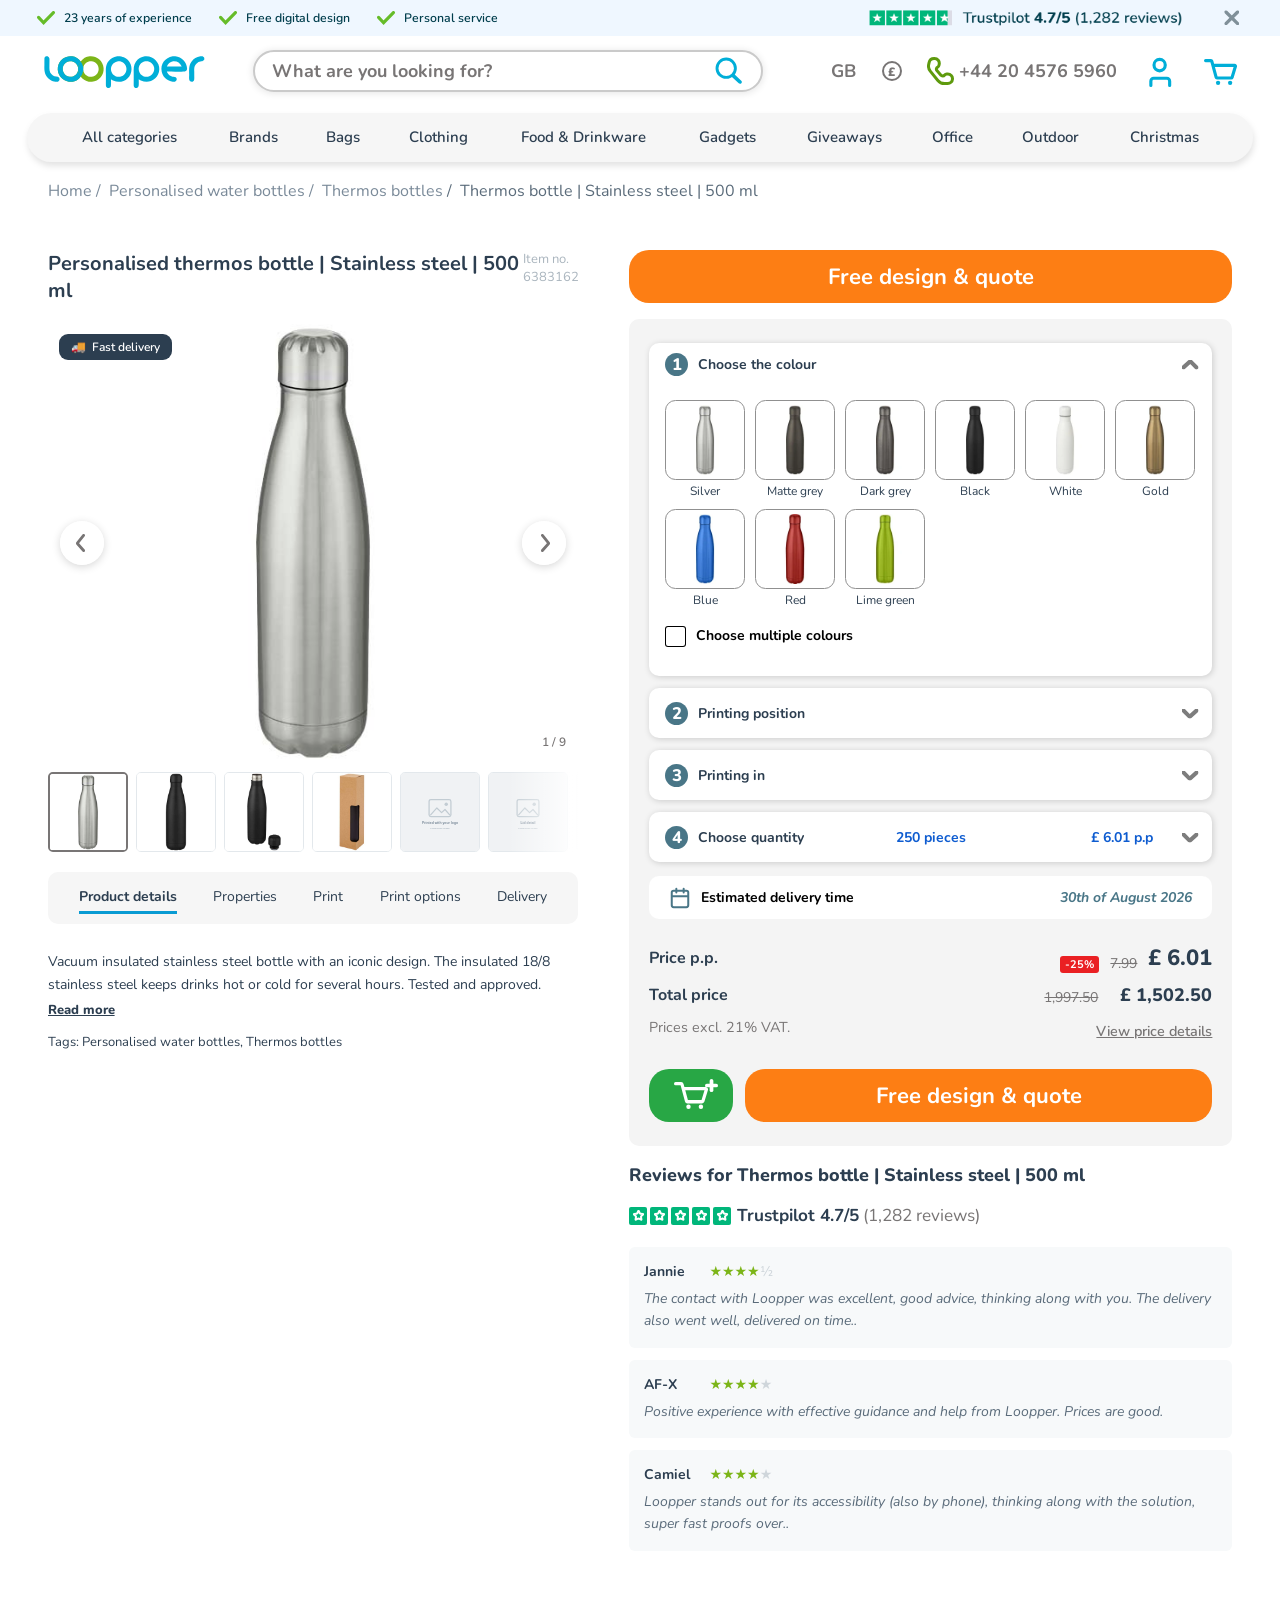
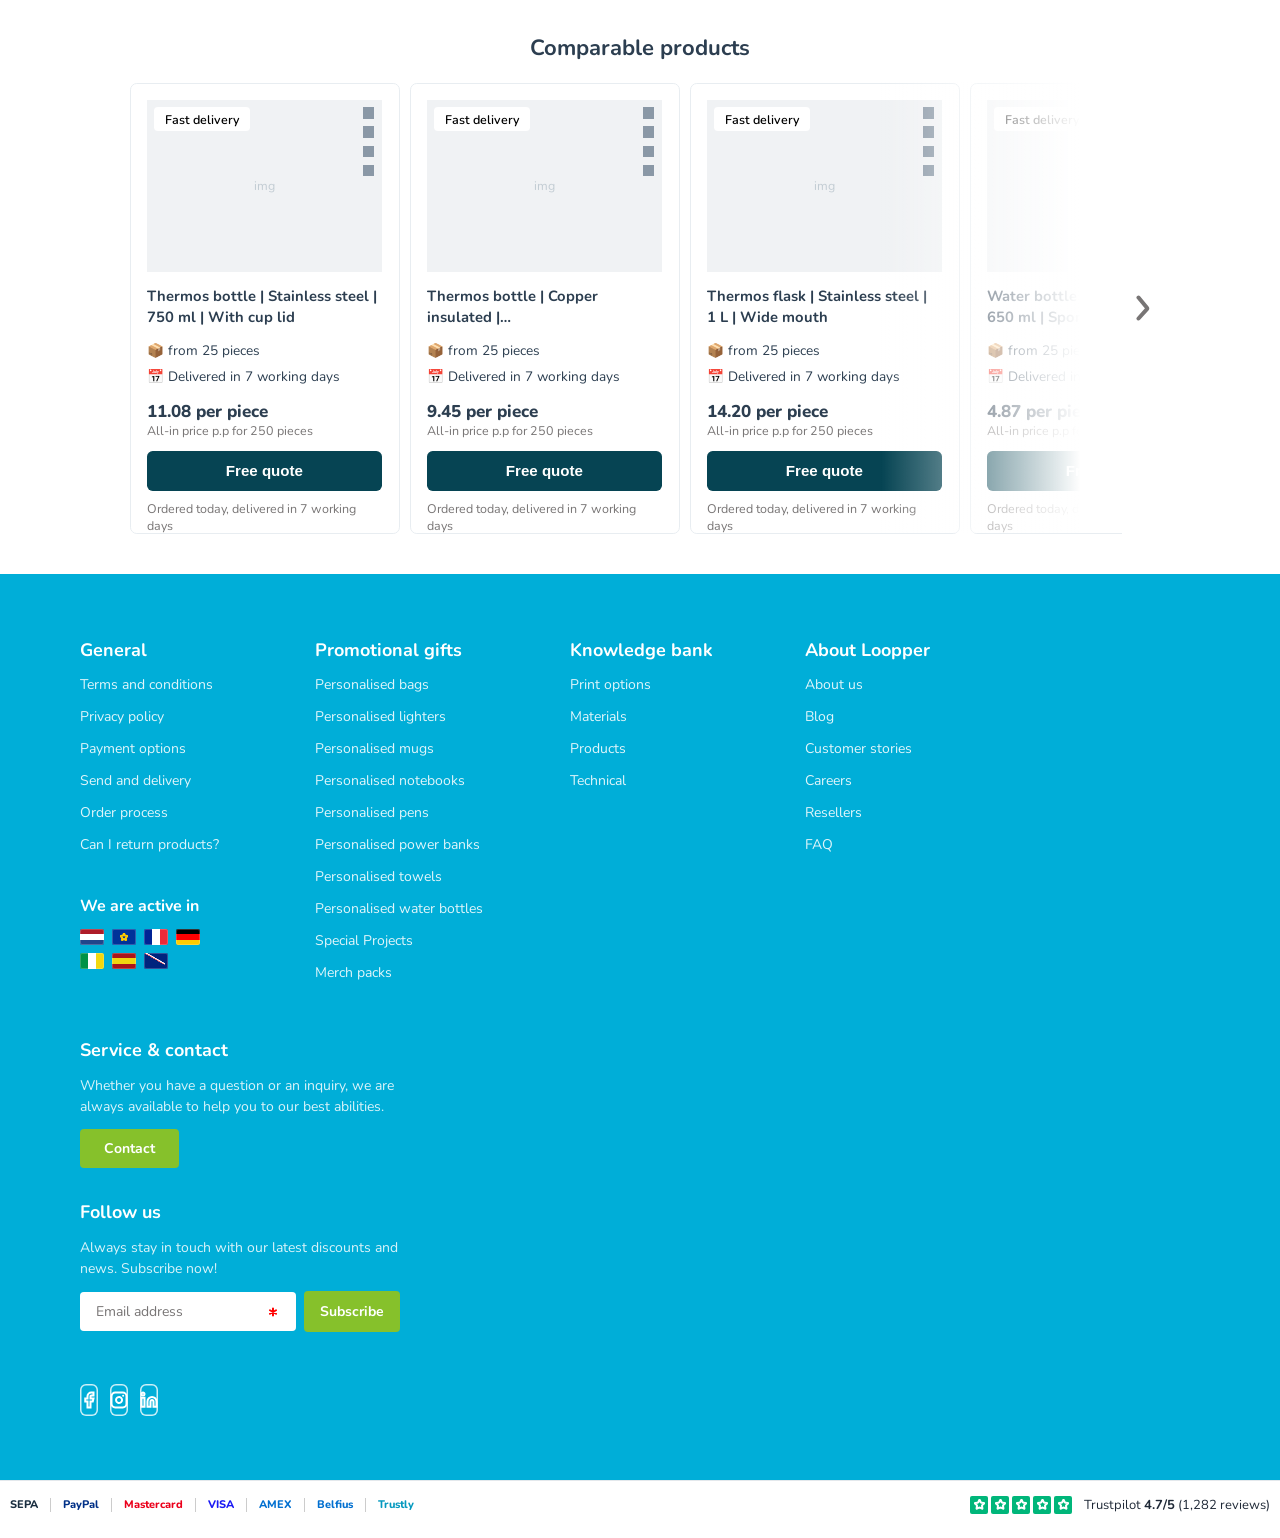
==== pdp-experiment-cta/index.html @ 086ba8bd "Publish the pdp-experiment-cta branch at /pdp-experiment-cta/ GitHub Pages only serves main, so the " ====
<!doctype html>
<html lang="en-GB">
  <head>
    <meta charset="utf-8" />
    <!-- viewport-fit=cover: the page runs to the screen edges on iPhones,
         so the buy bar's white can sit behind Safari's bottom toolbar and the
         home indicator (env(safe-area-inset-*) in styles.css) -->
    <meta
      name="viewport"
      content="width=device-width, initial-scale=1, viewport-fit=cover"
    />
    <meta name="theme-color" content="#ffffff" />
    <meta name="format-detection" content="telephone=no" />
    <title>
      Thermos Bottle 500 ml, Stainless Steel, Personalised | from 25 pcs.
    </title>
    <meta
      name="description"
      content="Print your logo on a 500 ml vacuum insulated stainless steel thermos bottle. From 25 pieces, from £4.65 p.p. (5,000+ pcs), free digital design and fast delivery."
    />
    <link
      rel="canonical"
      href="https://www.loopper.co.uk/personalized-water-bottles/thermos-bottles/thermos-bottle-stainless-steel-500-ml-6383162"
    />
    <!-- hreflang: one line per market, each pointing to THIS product on that
         site. The non-UK slugs are illustrative; the feed fills the real ones. -->
    <link
      rel="alternate"
      hreflang="en-GB"
      href="https://www.loopper.co.uk/personalized-water-bottles/thermos-bottles/thermos-bottle-stainless-steel-500-ml-6383162"
    />
    <link
      rel="alternate"
      hreflang="en"
      href="https://www.loopper.com/personalized-water-bottles/thermos-bottles/thermos-bottle-stainless-steel-500-ml-6383162"
    />
    <link
      rel="alternate"
      hreflang="nl"
      href="https://www.loopper.nl/bedrukte-drinkflessen/thermosflessen/thermosfles-rvs-500-ml-6383162"
    />
    <link
      rel="alternate"
      hreflang="fr"
      href="https://www.loopper.fr/gourdes-personnalisees/bouteilles-isothermes/bouteille-isotherme-inox-500-ml-6383162"
    />
    <link
      rel="alternate"
      hreflang="de"
      href="https://www.loopper.de/trinkflaschen-bedrucken/thermosflaschen/thermosflasche-edelstahl-500-ml-6383162"
    />
    <link
      rel="alternate"
      hreflang="it"
      href="https://www.loopper.com/it/borracce-personalizzate/thermos/thermos-acciaio-inox-500-ml-6383162"
    />
    <link
      rel="alternate"
      hreflang="es"
      href="https://www.loopper.com/es/botellas-personalizadas/termos/termo-acero-inoxidable-500-ml-6383162"
    />
    <link
      rel="alternate"
      hreflang="x-default"
      href="https://www.loopper.co.uk/personalized-water-bottles/thermos-bottles/thermos-bottle-stainless-steel-500-ml-6383162"
    />
    <meta name="robots" content="index, follow" />
    <meta property="og:type" content="product" />
    <meta
      property="og:title"
      content="Thermos Bottle 500 ml, Stainless Steel, Personalised | from 25 pcs."
    />
    <meta
      property="og:description"
      content="Vacuum insulated 18/8 stainless steel bottle with your logo. From 25 pieces, free digital design."
    />
    <meta
      property="og:url"
      content="https://www.loopper.co.uk/personalized-water-bottles/thermos-bottles/thermos-bottle-stainless-steel-500-ml-6383162"
    />
    <meta
      property="og:image"
      content="https://img.loopper.com/storage/webshop/articles/thermos-bottle-stainless-steel-500-ml.jpg"
    />
    <meta property="og:site_name" content="Loopper" />
    <meta property="og:locale" content="en_GB" />
    <meta name="twitter:card" content="summary_large_image" />
    <script type="application/ld+json">
      {
        "@context": "https://schema.org",
        "@graph": [
          {
            "@type": "WebPage",
            "@id": "https://www.loopper.co.uk/personalized-water-bottles/thermos-bottles/thermos-bottle-stainless-steel-500-ml-6383162#webpage",
            "name": "Thermos Bottle 500 ml, Stainless Steel, Personalised | from 25 pcs.",
            "url": "https://www.loopper.co.uk/personalized-water-bottles/thermos-bottles/thermos-bottle-stainless-steel-500-ml-6383162",
            "isPartOf": {
              "@id": "https://www.loopper.co.uk#website"
            },
            "breadcrumb": {
              "@id": "https://www.loopper.co.uk/personalized-water-bottles/thermos-bottles/thermos-bottle-stainless-steel-500-ml-6383162#breadcrumb"
            },
            "publisher": {
              "@id": "https://www.loopper.co.uk#organization"
            },
            "mainEntity": {
              "@id": "https://www.loopper.co.uk/personalized-water-bottles/thermos-bottles/thermos-bottle-stainless-steel-500-ml-6383162#product"
            },
            "dateModified": "2026-09-16"
          },
          {
            "@type": "BreadcrumbList",
            "@id": "https://www.loopper.co.uk/personalized-water-bottles/thermos-bottles/thermos-bottle-stainless-steel-500-ml-6383162#breadcrumb",
            "itemListElement": [
              {
                "@type": "ListItem",
                "position": 1,
                "name": "Home",
                "item": "https://www.loopper.co.uk"
              },
              {
                "@type": "ListItem",
                "position": 2,
                "name": "Personalised water bottles",
                "item": "https://www.loopper.co.uk/personalized-water-bottles"
              },
              {
                "@type": "ListItem",
                "position": 3,
                "name": "Thermos bottles",
                "item": "https://www.loopper.co.uk/personalized-water-bottles/thermos-bottles"
              },
              {
                "@type": "ListItem",
                "position": 4,
                "name": "Thermos bottle, stainless steel, 500 ml",
                "item": "https://www.loopper.co.uk/personalized-water-bottles/thermos-bottles/thermos-bottle-stainless-steel-500-ml-6383162"
              }
            ]
          },
          {
            "@type": "Product",
            "@id": "https://www.loopper.co.uk/personalized-water-bottles/thermos-bottles/thermos-bottle-stainless-steel-500-ml-6383162#product",
            "name": "Thermos bottle, stainless steel, 500 ml",
            "description": "Vacuum insulated stainless steel bottle with an iconic design. The insulated 18/8 stainless steel keeps drinks hot or cold for several hours. Personalised with your logo.",
            "image": [
              "https://img.loopper.com/storage/webshop/articles/thermos-bottle-stainless-steel-500-ml.jpg"
            ],
            "sku": "6383162",
            "brand": {
              "@type": "Brand",
              "name": "Loopper"
            },
            "material": "18/8 stainless steel",
            "color": [
              "Grey",
              "Black",
              "White",
              "Navy",
              "Royal blue",
              "Green",
              "Red",
              "Orange",
              "Yellow",
              "Pink",
              "Purple",
              "Teal",
              "Sand"
            ],
            "height": {
              "@type": "QuantitativeValue",
              "value": 27,
              "unitCode": "CMT"
            },
            "width": {
              "@type": "QuantitativeValue",
              "value": 7,
              "unitCode": "CMT"
            },
            "depth": {
              "@type": "QuantitativeValue",
              "value": 7,
              "unitCode": "CMT"
            },
            "weight": {
              "@type": "QuantitativeValue",
              "value": 284,
              "unitCode": "GRM"
            },
            "offers": {
              "@type": "Offer",
              "url": "https://www.loopper.co.uk/personalized-water-bottles/thermos-bottles/thermos-bottle-stainless-steel-500-ml-6383162",
              "priceCurrency": "GBP",
              "price": "7.99",
              "priceSpecification": [
                {
                  "@type": "UnitPriceSpecification",
                  "price": "7.99",
                  "priceCurrency": "GBP",
                  "valueAddedTaxIncluded": false,
                  "referenceQuantity": {
                    "@type": "QuantitativeValue",
                    "value": 1,
                    "unitCode": "C62"
                  },
                  "eligibleQuantity": {
                    "@type": "QuantitativeValue",
                    "minValue": 25,
                    "unitCode": "C62",
                    "maxValue": 49
                  }
                },
                {
                  "@type": "UnitPriceSpecification",
                  "price": "7.59",
                  "priceCurrency": "GBP",
                  "valueAddedTaxIncluded": false,
                  "referenceQuantity": {
                    "@type": "QuantitativeValue",
                    "value": 1,
                    "unitCode": "C62"
                  },
                  "eligibleQuantity": {
                    "@type": "QuantitativeValue",
                    "minValue": 50,
                    "unitCode": "C62",
                    "maxValue": 99
                  }
                },
                {
                  "@type": "UnitPriceSpecification",
                  "price": "7.19",
                  "priceCurrency": "GBP",
                  "valueAddedTaxIncluded": false,
                  "referenceQuantity": {
                    "@type": "QuantitativeValue",
                    "value": 1,
                    "unitCode": "C62"
                  },
                  "eligibleQuantity": {
                    "@type": "QuantitativeValue",
                    "minValue": 100,
                    "unitCode": "C62",
                    "maxValue": 249
                  }
                },
                {
                  "@type": "UnitPriceSpecification",
                  "price": "6.01",
                  "priceCurrency": "GBP",
                  "valueAddedTaxIncluded": false,
                  "referenceQuantity": {
                    "@type": "QuantitativeValue",
                    "value": 1,
                    "unitCode": "C62"
                  },
                  "eligibleQuantity": {
                    "@type": "QuantitativeValue",
                    "minValue": 250,
                    "unitCode": "C62",
                    "maxValue": 499
                  }
                },
                {
                  "@type": "UnitPriceSpecification",
                  "price": "5.67",
                  "priceCurrency": "GBP",
                  "valueAddedTaxIncluded": false,
                  "referenceQuantity": {
                    "@type": "QuantitativeValue",
                    "value": 1,
                    "unitCode": "C62"
                  },
                  "eligibleQuantity": {
                    "@type": "QuantitativeValue",
                    "minValue": 500,
                    "unitCode": "C62",
                    "maxValue": 999
                  }
                },
                {
                  "@type": "UnitPriceSpecification",
                  "price": "5.35",
                  "priceCurrency": "GBP",
                  "valueAddedTaxIncluded": false,
                  "referenceQuantity": {
                    "@type": "QuantitativeValue",
                    "value": 1,
                    "unitCode": "C62"
                  },
                  "eligibleQuantity": {
                    "@type": "QuantitativeValue",
                    "minValue": 1000,
                    "unitCode": "C62",
                    "maxValue": 2499
                  }
                },
                {
                  "@type": "UnitPriceSpecification",
                  "price": "4.99",
                  "priceCurrency": "GBP",
                  "valueAddedTaxIncluded": false,
                  "referenceQuantity": {
                    "@type": "QuantitativeValue",
                    "value": 1,
                    "unitCode": "C62"
                  },
                  "eligibleQuantity": {
                    "@type": "QuantitativeValue",
                    "minValue": 2500,
                    "unitCode": "C62",
                    "maxValue": 4999
                  }
                },
                {
                  "@type": "UnitPriceSpecification",
                  "price": "4.65",
                  "priceCurrency": "GBP",
                  "valueAddedTaxIncluded": false,
                  "referenceQuantity": {
                    "@type": "QuantitativeValue",
                    "value": 1,
                    "unitCode": "C62"
                  },
                  "eligibleQuantity": {
                    "@type": "QuantitativeValue",
                    "minValue": 5000,
                    "unitCode": "C62"
                  }
                }
              ],
              "availability": "https://schema.org/InStock",
              "itemCondition": "https://schema.org/NewCondition",
              "seller": {
                "@id": "https://www.loopper.co.uk#organization"
              },
              "hasMerchantReturnPolicy": {
                "@id": "https://www.loopper.co.uk#merchant-return-policy"
              }
            }
          }
        ]
      }
    </script>
    <link
      rel="icon"
      href="data:image/svg+xml,%3Csvg xmlns='http://www.w3.org/2000/svg' viewBox='0 0 16 16'%3E%3Ccircle cx='8' cy='8' r='8' fill='%2300aed8'/%3E%3C/svg%3E"
    />
    <style>
      @font-face {
        font-family: "Nunito";
        font-style: normal;
        font-weight: 400 1000;
        font-display: swap;
        src: url("../assets/fonts/nunito-latin.woff2") format("woff2");
      }
      @font-face {
        font-family: "Nunito";
        font-style: italic;
        font-weight: 400 1000;
        font-display: swap;
        src: url("../assets/fonts/nunito-italic-latin.woff2") format("woff2");
      }
    </style>
    <!-- ?v=: raise it after editing the CSS / JS, so phones testing the
         prototype fetch the new files instead of a cached copy -->
    <link rel="stylesheet" href="styles.css?v=61" />
    <link rel="stylesheet" href="nav.css?v=58" />
    <style>
      /* ===== Experiment: Design and quote CTA combined ===== */
      .cx-quote {
        flex: 1 1 auto;
        min-width: 0;
        height: 53px;
        padding: 0 20px;
        border: 0;
        border-radius: 20px;
        background: var(--orange);
        font: inherit;
        font-size: 22px;
        line-height: 20px;
        font-weight: 700;
        color: #fff;
        white-space: nowrap;
        cursor: pointer;
        box-shadow: inset 0 0 0 4px rgba(253, 126, 20, 0);
        transition:
          background-color var(--motion),
          box-shadow var(--motion),
          color var(--motion);
      }
      .cx-quote:hover {
        background: #fff;
        box-shadow: inset 0 0 0 4px var(--orange);
        color: var(--orange);
      }
      .cx-quote:focus-visible,
      .cx-cart:focus-visible {
        outline: 2px solid #1c2530;
        outline-offset: 2px;
      }
      .cx-top .cx-quote {
        width: 100%;
      }
      .cx-row {
        display: flex;
        gap: 12px;
        width: 100%;
        max-width: 715px;
      }
      .add-to-cart.cx-cart {
        position: relative;
        flex: 0 0 84px;
        width: 84px;
        max-width: none;
        height: 53px;
        padding: 0;
        gap: 0;
        justify-content: center;
      }
      .cx-cart .cart-icons {
        position: relative;
        width: 34px;
        height: 28px;
      }
      .cx-cart .cart-icon {
        width: 34px;
        height: auto;
      }
      .cx-cart .cart-plus {
        position: absolute;
        top: -3px;
        right: -10px;
        width: 13px;
        height: 13px;
      }
      @media (width < 768px) {
        .m-buybar-actions .m-btn-cart {
          order: 0;
        }
        .m-buybar-actions .m-btn-quote {
          order: 1;
        }
      }
    </style>
  </head>
  <body>
    <!-- ============ NAVIGATION MENU ============
         From 02 Navigation menu/loopper-navigation-menu.html: icon
         sprite, header (USP bar, search, actions, category bar + mega
         menu, mobile chips), scrim and mobile drawer. Styles in
         nav.css, behaviour in nav.js. -->
    <!-- SVG icon sprite -->
    <svg width="0" height="0" style="position: absolute" aria-hidden="true">
      <defs>
        <symbol id="i-check" viewBox="0 0 24 24">
          <path d="M4 12.5l5 5L20 6.5" />
        </symbol>
        <symbol id="i-x" viewBox="0 0 24 24">
          <path d="M6 6l12 12M18 6L6 18" />
        </symbol>
        <symbol id="i-search" viewBox="0 0 24 24">
          <circle cx="11" cy="11" r="6.5" />
          <path d="M16 16l4.5 4.5" />
        </symbol>
        <symbol id="i-phone" viewBox="0 0 24 24">
          <path
            d="M5 4h3.5l1.8 4.5-2.3 1.4a11 11 0 0 0 6.1 6.1l1.4-2.3L20 15.5V19a1.5 1.5 0 0 1-1.6 1.5A16.5 16.5 0 0 1 3.5 5.6 1.5 1.5 0 0 1 5 4z"
          />
        </symbol>
        <symbol id="i-user" viewBox="0 0 24 24">
          <circle cx="12" cy="8" r="4" />
          <path d="M4.5 20.5a7.5 7.5 0 0 1 15 0" />
        </symbol>
        <symbol id="i-cart" viewBox="0 0 24 24">
          <path d="M3 4h2.5l2.2 11h10.6L20.5 7.5H7" />
          <circle cx="9.5" cy="19.5" r="1.3" />
          <circle cx="17" cy="19.5" r="1.3" />
        </symbol>
        <symbol id="i-menu" viewBox="0 0 24 24">
          <path d="M4 6.5h16M4 12h16M4 17.5h16" />
        </symbol>
        <symbol id="i-chev-d" viewBox="0 0 24 24">
          <path d="M6 9l6 6 6-6" />
        </symbol>
        <symbol id="i-chev-r" viewBox="0 0 24 24">
          <path d="M9 6l6 6-6 6" />
        </symbol>
        <symbol id="i-chev-l" viewBox="0 0 24 24">
          <path d="M15 6l-6 6 6 6" />
        </symbol>
        <symbol id="i-arrow" viewBox="0 0 24 24">
          <path d="M5 12h14M13 6l6 6-6 6" />
        </symbol>
        <symbol id="i-grid" viewBox="0 0 24 24">
          <rect x="4" y="4" width="6.5" height="6.5" rx="1.5" />
          <rect x="13.5" y="4" width="6.5" height="6.5" rx="1.5" />
          <rect x="4" y="13.5" width="6.5" height="6.5" rx="1.5" />
          <rect x="13.5" y="13.5" width="6.5" height="6.5" rx="1.5" />
        </symbol>
        <symbol id="i-az" viewBox="0 0 24 24">
          <path d="M4 18l3.5-10L11 18M5.2 14.5h4.6M14 8h6l-6 10h6" />
        </symbol>
        <symbol id="i-bags" viewBox="0 0 24 24">
          <path d="M5.5 8h13l-1 12.5h-11z" />
          <path d="M9 10V6.5a3 3 0 0 1 6 0V10" />
        </symbol>
        <symbol id="i-brands" viewBox="0 0 24 24">
          <path
            d="M12 3.5l2.5 5.3 5.8.7-4.3 4 1.1 5.8L12 16.5l-5.1 2.8L8 13.5l-4.3-4 5.8-.7z"
          />
        </symbol>
        <symbol id="i-clothing" viewBox="0 0 24 24">
          <path
            d="M9 4L4 6.5 5.5 11 8 10v10h8V10l2.5 1L20 6.5 15 4a3 3 0 0 1-6 0z"
          />
        </symbol>
        <symbol id="i-food-drinkware" viewBox="0 0 24 24">
          <path d="M5 9h11v6a4.5 4.5 0 0 1-4.5 4.5h-2A4.5 4.5 0 0 1 5 15z" />
          <path
            d="M16 10.5h1.5a2.5 2.5 0 0 1 0 5H16M9 3.5c-.8 1 .8 2 0 3M12.5 3.5c-.8 1 .8 2 0 3"
          />
        </symbol>
        <symbol id="i-gadgets" viewBox="0 0 24 24">
          <rect x="7" y="3" width="10" height="18" rx="2.5" />
          <path d="M11 17.5h2" />
        </symbol>
        <symbol id="i-giveaways" viewBox="0 0 24 24">
          <rect x="4" y="10" width="16" height="10.5" rx="1.5" />
          <path
            d="M3 7h18v3H3zM12 7v13.5M12 7C10.5 3 6.5 3.5 7.5 6.5M12 7c1.5-4 5.5-3.5 4.5-.5"
          />
        </symbol>
        <symbol id="i-office" viewBox="0 0 24 24">
          <path d="M4.5 19.5l1-4.5L16 4.5l3.5 3.5L9 18.5z" />
          <path d="M13.5 7l3.5 3.5" />
        </symbol>
        <symbol id="i-outdoor" viewBox="0 0 24 24">
          <path d="M3 19.5l6.5-10 4 6 2.5-3.5 5 7.5z" />
          <circle cx="17" cy="6" r="2" />
        </symbol>
        <symbol id="i-sustainable" viewBox="0 0 24 24">
          <path d="M5 19c0-8.5 5.5-14 15-14 0 9.5-5.5 15-14 15" />
          <path d="M5 19l8.5-8.5" />
        </symbol>
        <symbol id="i-themes" viewBox="0 0 24 24">
          <path
            d="M12 3v4M12 17v4M3 12h4M17 12h4M6 6l2.5 2.5M15.5 15.5L18 18M18 6l-2.5 2.5M8.5 15.5L6 18"
          />
        </symbol>
        <symbol id="i-wellness" viewBox="0 0 24 24">
          <path
            d="M12 20s-7.5-4.6-7.5-10.2A4.2 4.2 0 0 1 12 7.3a4.2 4.2 0 0 1 7.5 2.5C19.5 15.4 12 20 12 20z"
          />
        </symbol>
        <symbol id="i-spark" viewBox="0 0 24 24">
          <path d="M12 3l2 6 6 2-6 2-2 6-2-6-6-2 6-2z" />
        </symbol>
        <symbol id="i-pen-tool" viewBox="0 0 24 24">
          <path d="M12 19l7-7 3 3-7 7zM18 13l-1.5-7.5L2 2l3.5 14.5L13 18z" />
          <circle cx="11" cy="11" r="2" />
        </symbol>
        <symbol id="i-chat" viewBox="0 0 24 24">
          <path d="M4 5h16v11H9l-5 4z" />
        </symbol>
        <symbol id="i-stories" viewBox="0 0 24 24">
          <path d="M4 5h11a3 3 0 0 1 3 3v11H7a3 3 0 0 1-3-3z" />
          <path d="M8 9h6M8 12.5h6" />
        </symbol>
        <symbol id="i-globe" viewBox="0 0 24 24">
          <circle cx="12" cy="12" r="8.5" />
          <path
            d="M3.5 12h17M12 3.5c2.5 2.5 3.5 5.5 3.5 8.5s-1 6-3.5 8.5c-2.5-2.5-3.5-5.5-3.5-8.5s1-6 3.5-8.5z"
          />
        </symbol>
      </defs>
    </svg>

    <header class="hd" id="hd">
      <div class="usp" id="usp">
        <div class="wrap">
          <div class="usp-left">
            <span class="usp-item"
              ><span class="usp-ic"
                ><img
                  src="../assets/nav/v2-usp-check.svg"
                  width="18.0604"
                  height="14.0691"
                  alt="" /></span
              >23 years of experience</span
            >
            <span class="usp-item"
              ><span class="usp-ic"
                ><img
                  src="../assets/nav/v2-usp-check.svg"
                  width="18.0604"
                  height="14.0691"
                  alt="" /></span
              >Free digital design</span
            >
            <span class="usp-item"
              ><span class="usp-ic"
                ><img
                  src="../assets/nav/v2-usp-check.svg"
                  width="18.0604"
                  height="14.0691"
                  alt="" /></span
              >Personal service</span
            >
          </div>
          <a
            class="usp-tp"
            href="https://www.trustpilot.com/review/loopper.com"
            rel="noopener"
            ><img
              src="../assets/nav/trustpilot-rating@2x.png"
              width="315"
              height="18"
              alt="Trustpilot 4.7/5 (1,282 reviews)"
          /></a>
          <button
            class="usp-close"
            id="uspClose"
            aria-label="Hide these messages"
          >
            <img
              src="../assets/nav/v2-usp-close.svg"
              width="15.4286"
              height="15.4286"
              alt=""
            />
          </button>
        </div>
      </div>

      <div class="bar">
        <div class="wrap bar-in">
          <a class="logo" href="/" aria-label="Loopper home"
            ><img
              class="d-only d-logo"
              src="../assets/nav/v2-logo.svg"
              width="165"
              height="35.8333"
              alt="" /><img
              class="m-only m-logo"
              src="../assets/nav/logo.svg"
              width="102"
              height="22"
              alt=""
          /></a>

          <form class="search" role="search" onsubmit="return false;">
            <label for="q" class="vh">Search products</label>
            <input
              id="q"
              type="search"
              placeholder="What are you looking for?"
              autocomplete="off"
            />
            <button type="submit" aria-label="Search">
              <img
                src="../assets/nav/search.svg"
                width="34"
                height="28"
                alt=""
              />
            </button>
          </form>

          <div class="actions">
            <div class="lang">
              <button
                class="act act-lang"
                id="langBtn"
                type="button"
                aria-haspopup="true"
                aria-expanded="false"
                aria-controls="langMenu"
                aria-label="Country: United Kingdom. Change country"
              >
                <span
                  class="lang-flag"
                  style="
                    background-image: url(&quot;https://www.loopper.co.uk/storage/flags/gb.svg&quot;);
                  "
                ></span
                ><span class="lang-code">GB</span>
              </button>
              <ul class="lang-menu" id="langMenu" hidden>
                <li>
                  <a
                    href="https://www.loopper.co.uk/personalized-water-bottles/thermos-bottles/thermos-bottle-stainless-steel-500-ml-6383162"
                    hreflang="en-GB"
                    aria-current="true"
                    ><span class="cur-opt"
                      ><span
                        class="lang-flag lang-flag-lg"
                        style="
                          background-image: url(&quot;https://www.loopper.co.uk/storage/flags/gb.svg&quot;);
                        "
                      ></span
                      ><span class="lang-name">United Kingdom</span></span
                    ><svg
                      class="cur-check"
                      width="14"
                      height="10"
                      viewBox="0 0 14 10"
                      fill="none"
                      aria-hidden="true"
                    >
                      <path
                        d="M1.5 5.2L5.2 8.5L12.5 1.5"
                        stroke="#00AED8"
                        stroke-width="2.4"
                        stroke-linecap="round"
                        stroke-linejoin="round"
                      /></svg
                  ></a>
                </li>
                <li>
                  <a
                    href="https://www.loopper.nl/bedrukte-drinkflessen/thermosflessen/thermosfles-rvs-500-ml-6383162"
                    hreflang="nl"
                    ><span class="cur-opt"
                      ><span
                        class="lang-flag lang-flag-lg"
                        style="
                          background-image: url(&quot;https://www.loopper.co.uk/storage/flags/nl.svg&quot;);
                        "
                      ></span
                      ><span class="lang-name">Nederlands</span></span
                    ><svg
                      class="cur-check"
                      width="14"
                      height="10"
                      viewBox="0 0 14 10"
                      fill="none"
                      aria-hidden="true"
                    >
                      <path
                        d="M1.5 5.2L5.2 8.5L12.5 1.5"
                        stroke="#00AED8"
                        stroke-width="2.4"
                        stroke-linecap="round"
                        stroke-linejoin="round"
                      /></svg
                  ></a>
                </li>
                <li>
                  <a
                    href="https://www.loopper.com/personalized-water-bottles/thermos-bottles/thermos-bottle-stainless-steel-500-ml-6383162"
                    hreflang="en"
                    ><span class="cur-opt"
                      ><span
                        class="lang-flag lang-flag-lg"
                        style="
                          background-image: url(&quot;https://www.loopper.co.uk/storage/flags/en.svg&quot;);
                        "
                      ></span
                      ><span class="lang-name">English</span></span
                    ><svg
                      class="cur-check"
                      width="14"
                      height="10"
                      viewBox="0 0 14 10"
                      fill="none"
                      aria-hidden="true"
                    >
                      <path
                        d="M1.5 5.2L5.2 8.5L12.5 1.5"
                        stroke="#00AED8"
                        stroke-width="2.4"
                        stroke-linecap="round"
                        stroke-linejoin="round"
                      /></svg
                  ></a>
                </li>
                <li>
                  <a
                    href="https://www.loopper.fr/gourdes-personnalisees/bouteilles-isothermes/bouteille-isotherme-inox-500-ml-6383162"
                    hreflang="fr"
                    ><span class="cur-opt"
                      ><span
                        class="lang-flag lang-flag-lg"
                        style="
                          background-image: url(&quot;https://www.loopper.co.uk/storage/flags/fr.svg&quot;);
                        "
                      ></span
                      ><span class="lang-name">Français</span></span
                    ><svg
                      class="cur-check"
                      width="14"
                      height="10"
                      viewBox="0 0 14 10"
                      fill="none"
                      aria-hidden="true"
                    >
                      <path
                        d="M1.5 5.2L5.2 8.5L12.5 1.5"
                        stroke="#00AED8"
                        stroke-width="2.4"
                        stroke-linecap="round"
                        stroke-linejoin="round"
                      /></svg
                  ></a>
                </li>
                <li>
                  <a
                    href="https://www.loopper.de/trinkflaschen-bedrucken/thermosflaschen/thermosflasche-edelstahl-500-ml-6383162"
                    hreflang="de"
                    ><span class="cur-opt"
                      ><span
                        class="lang-flag lang-flag-lg"
                        style="
                          background-image: url(&quot;https://www.loopper.co.uk/storage/flags/de.svg&quot;);
                        "
                      ></span
                      ><span class="lang-name">Deutsch</span></span
                    ><svg
                      class="cur-check"
                      width="14"
                      height="10"
                      viewBox="0 0 14 10"
                      fill="none"
                      aria-hidden="true"
                    >
                      <path
                        d="M1.5 5.2L5.2 8.5L12.5 1.5"
                        stroke="#00AED8"
                        stroke-width="2.4"
                        stroke-linecap="round"
                        stroke-linejoin="round"
                      /></svg
                  ></a>
                </li>
                <li>
                  <a
                    href="https://www.loopper.com/it/borracce-personalizzate/thermos/thermos-acciaio-inox-500-ml-6383162"
                    hreflang="it"
                    ><span class="cur-opt"
                      ><span
                        class="lang-flag lang-flag-lg"
                        style="
                          background-image: url(&quot;https://www.loopper.co.uk/storage/flags/it.svg&quot;);
                        "
                      ></span
                      ><span class="lang-name">Italiano</span></span
                    ><svg
                      class="cur-check"
                      width="14"
                      height="10"
                      viewBox="0 0 14 10"
                      fill="none"
                      aria-hidden="true"
                    >
                      <path
                        d="M1.5 5.2L5.2 8.5L12.5 1.5"
                        stroke="#00AED8"
                        stroke-width="2.4"
                        stroke-linecap="round"
                        stroke-linejoin="round"
                      /></svg
                  ></a>
                </li>
                <li>
                  <a
                    href="https://www.loopper.com/es/botellas-personalizadas/termos/termo-acero-inoxidable-500-ml-6383162"
                    hreflang="es"
                    ><span class="cur-opt"
                      ><span
                        class="lang-flag lang-flag-lg"
                        style="
                          background-image: url(&quot;https://www.loopper.co.uk/storage/flags/es.svg&quot;);
                        "
                      ></span
                      ><span class="lang-name">Español</span></span
                    ><svg
                      class="cur-check"
                      width="14"
                      height="10"
                      viewBox="0 0 14 10"
                      fill="none"
                      aria-hidden="true"
                    >
                      <path
                        d="M1.5 5.2L5.2 8.5L12.5 1.5"
                        stroke="#00AED8"
                        stroke-width="2.4"
                        stroke-linecap="round"
                        stroke-linejoin="round"
                      /></svg
                  ></a>
                </li>
              </ul>
            </div>
            <div class="lang cur">
              <button
                class="act act-cur"
                id="curBtn"
                type="button"
                aria-haspopup="true"
                aria-expanded="false"
                aria-controls="curMenu"
                aria-label="Currency: GBP. Change currency"
              >
                <span class="cur-sym" id="curSym" aria-hidden="true">£</span>
              </button>
              <ul class="lang-menu" id="curMenu" hidden>
                <li>
                  <a href="#" data-cur="GBP" data-sym="£" aria-current="true"
                    ><span class="cur-opt"
                      ><span class="cur-badge">£</span>GBP
                      <span class="cur-name">· British pound</span></span
                    ><svg
                      class="cur-check"
                      width="14"
                      height="10"
                      viewBox="0 0 14 10"
                      fill="none"
                      aria-hidden="true"
                    >
                      <path
                        d="M1.5 5.2L5.2 8.5L12.5 1.5"
                        stroke="#00AED8"
                        stroke-width="2.4"
                        stroke-linecap="round"
                        stroke-linejoin="round"
                      /></svg
                  ></a>
                </li>
                <li>
                  <a href="#" data-cur="EUR" data-sym="€"
                    ><span class="cur-opt"
                      ><span class="cur-badge">€</span>EUR
                      <span class="cur-name">· Euro</span></span
                    ><svg
                      class="cur-check"
                      width="14"
                      height="10"
                      viewBox="0 0 14 10"
                      fill="none"
                      aria-hidden="true"
                    >
                      <path
                        d="M1.5 5.2L5.2 8.5L12.5 1.5"
                        stroke="#00AED8"
                        stroke-width="2.4"
                        stroke-linecap="round"
                        stroke-linejoin="round"
                      /></svg
                  ></a>
                </li>
              </ul>
            </div>
            <a
              class="act act-phone"
              href="tel:+442045765960"
              aria-label="Call us on +44 20 4576 5960"
              ><span class="m-ic m-phone"
                ><img
                  src="../assets/nav/phone.svg"
                  width="27.0611"
                  height="28"
                  alt="" /></span
              ><span class="ph-num d-only">+44 20 4576 5960</span></a
            >
            <a class="act" href="#" aria-label="My account"
              ><span class="m-ic m-account"
                ><img
                  src="../assets/nav/account.svg"
                  width="34"
                  height="29.6186"
                  alt="" /></span
            ></a>
            <a class="act" href="#" aria-label="Basket"
              ><span class="ic-wrap"
                ><span class="m-ic m-cart"
                  ><img
                    src="../assets/nav/cart.svg"
                    width="32.9824"
                    height="25.6872"
                    alt="" /></span></span
            ></a>
          </div>

          <button
            class="burger"
            id="burger"
            aria-label="Open menu"
            aria-expanded="false"
            aria-controls="drawer"
          >
            <img
              src="../assets/nav/menu.svg"
              width="33.8253"
              height="33.8253"
              alt=""
            />
          </button>
        </div>
      </div>

      <!-- Mobile: category chips -->
      <nav class="chips" aria-label="Popular categories">
        <ul id="chips"></ul>
      </nav>

      <!-- Desktop: category bar + mega menu -->
      <nav class="cat" id="cat" aria-label="Product categories">
        <div class="wrap"><ul class="cat-list" id="catList"></ul></div>
        <div class="mega" id="mega" hidden>
          <div class="wrap mega-in" id="megaIn"></div>
        </div>
      </nav>
    </header>

    <div class="scrim" id="scrim" hidden></div>

    <!-- Mobile drawer -->
    <div
      class="drawer"
      id="drawer"
      role="dialog"
      aria-modal="true"
      aria-label="Menu"
    >
      <div class="dr-top">
        <span class="logo" aria-hidden="true"
          ><img src="../assets/nav/logo.svg" width="102" height="22" alt=""
        /></span>
        <button class="dr-close" id="drClose" aria-label="Close menu">
          <!-- same X as the photo viewer and print previews (user) -->
          <img
            src="../assets/mobile/overlay-close.svg"
            width="29"
            height="28"
            alt=""
          />
        </button>
      </div>
      <div class="dr-stage" id="drStage"></div>
    </div>

    <div class="stage" id="main">
      <div class="frame" id="frame">
        <!-- ============ CONTAINER (531:12868) ============ -->
        <main class="container">
          <!-- Breadcrumb: in the content container, above the two columns, so
               it starts where the product title starts and never runs wider
               than the content. Search engines read the BreadcrumbList JSON-LD
               in <head>; this is the same trail as a labelled nav. -->
          <div class="breadcrumb-bar">
            <nav class="bar-inner" aria-label="Breadcrumb">
              <!-- phones: middle levels (.crumb-mid) fold behind the "…"
                   button and the current page is left out (the title below
                   names it): "Home / … / Thermos bottles". "…" opens the
                   full trail (script.js). Desktop / tablet: full trail. -->
              <ol class="crumbs">
                <li><a href="/">Home</a></li>
                <li class="crumbs-more">
                  <button
                    type="button"
                    aria-expanded="false"
                    aria-label="Show full path"
                  >
                    …
                  </button>
                </li>
                <li class="crumb-mid">
                  <a href="/personalized-water-bottles"
                    >Personalised water bottles</a
                  >
                </li>
                <li>
                  <a href="/personalized-water-bottles/thermos-bottles"
                    >Thermos bottles</a
                  >
                </li>
                <li aria-current="page">
                  Thermos bottle | Stainless steel | 500 ml
                </li>
              </ol>
            </nav>
          </div>
          <div class="main-grid">
            <!-- ---------- COLUMN 1 (531:12872) ---------- -->
            <div class="col1">
              <div class="heading-title">
                <h1>Personalised thermos bottle | Stainless steel | 500 ml</h1>
                <div class="sku">Item no. 6383162</div>
              </div>

              <div
                class="image-slider"
                role="region"
                aria-roledescription="carousel"
                aria-label="Product photos"
              >
                <!-- announces "Photo 2 of 4: Front view" on every change -->
                <p class="vh" id="gal-status" aria-live="polite"></p>
                <!-- display: contents on desktop; the swipeable gallery track
                     below 768px (Image section 786:15988) -->
                <div class="gallery-track" id="gallery-track">
                  <div class="product-image-container">
                    <!-- Only 500px originals exist online for this article; add
                         1000w / 1500w files to the srcset when the supplier's
                         high-res photos are available. -->
                    <img
                      class="product-image"
                      id="product-image"
                      src="../assets/product/silver.jpg"
                      srcset="../assets/product/silver.jpg 500w"
                      sizes="(width >= 1024px) 654px, (width >= 768px) 46vw, 100vw"
                      alt="Thermos bottle, stainless steel, 500 ml, silver"
                      width="500"
                      height="500"
                      fetchpriority="high"
                    />
                    <!-- gallery controls (script.js gallery): the whole photo
                         opens the full-screen viewer; arrows + counter on
                         desktop / tablet, swipe + dots on phones -->
                    <button
                      class="gal-zoom"
                      type="button"
                      data-index="0"
                      aria-label="Enlarge photo"
                    ></button>
                    <button
                      class="gal-nav gal-nav--prev"
                      type="button"
                      aria-label="Previous photo"
                    >
                      <img
                        src="../assets/imgArrow.svg"
                        width="13"
                        height="25"
                        alt=""
                      />
                    </button>
                    <button
                      class="gal-nav gal-nav--next"
                      type="button"
                      aria-label="Next photo"
                    >
                      <img
                        src="../assets/imgArrow.svg"
                        width="13"
                        height="25"
                        alt=""
                      />
                    </button>
                    <span class="gal-count" aria-hidden="true">1 / 4</span>
                    <div class="fast-delivery">
                      <span>🚚</span><span class="fd-text">Fast delivery</span>
                    </div>
                  </div>
                  <!-- phones: the other three product views follow the first
                       photo, in the same order as the desktop thumbnails -->
                  <div class="m-slide m-slide--photo">
                    <img
                      src="../assets/product/view-front.jpg"
                      width="500"
                      height="500"
                      loading="lazy"
                      alt="Thermos bottle, front view"
                    />
                    <button
                      class="gal-zoom"
                      type="button"
                      data-index="1"
                      aria-label="Enlarge photo: Front view"
                    ></button>
                  </div>
                  <div class="m-slide m-slide--photo">
                    <img
                      src="../assets/product/view-open-lid.jpg"
                      width="500"
                      height="500"
                      loading="lazy"
                      alt="Thermos bottle with the lid taken off"
                    />
                    <button
                      class="gal-zoom"
                      type="button"
                      data-index="2"
                      aria-label="Enlarge photo: With the lid off"
                    ></button>
                  </div>
                  <div class="m-slide m-slide--photo">
                    <img
                      src="../assets/product/view-gift-box.jpg"
                      width="500"
                      height="500"
                      loading="lazy"
                      alt="Thermos bottle in its gift box"
                    />
                    <button
                      class="gal-zoom"
                      type="button"
                      data-index="3"
                      aria-label="Enlarge photo: In its gift box"
                    ></button>
                  </div>
                  <!-- views 5–9: placeholder images until the real photos exist -->
                  <div class="m-slide m-slide--photo">
                    <img
                      src="../assets/product/placeholder-printed-logo.svg"
                      width="500"
                      height="500"
                      loading="lazy"
                      alt="Thermos bottle printed with a logo (placeholder)"
                    />
                    <button
                      class="gal-zoom"
                      type="button"
                      data-index="4"
                      aria-label="Enlarge photo: Printed with your logo"
                    ></button>
                  </div>
                  <div class="m-slide m-slide--photo">
                    <img
                      src="../assets/product/placeholder-lid-detail.svg"
                      width="500"
                      height="500"
                      loading="lazy"
                      alt="Lid detail (placeholder)"
                    />
                    <button
                      class="gal-zoom"
                      type="button"
                      data-index="5"
                      aria-label="Enlarge photo: Lid detail"
                    ></button>
                  </div>
                  <div class="m-slide m-slide--photo">
                    <img
                      src="../assets/product/placeholder-in-use.svg"
                      width="500"
                      height="500"
                      loading="lazy"
                      alt="Thermos bottle in use (placeholder)"
                    />
                    <button
                      class="gal-zoom"
                      type="button"
                      data-index="6"
                      aria-label="Enlarge photo: In use"
                    ></button>
                  </div>
                  <div class="m-slide m-slide--photo">
                    <img
                      src="../assets/product/placeholder-size-comparison.svg"
                      width="500"
                      height="500"
                      loading="lazy"
                      alt="Size comparison (placeholder)"
                    />
                    <button
                      class="gal-zoom"
                      type="button"
                      data-index="7"
                      aria-label="Enlarge photo: Size comparison"
                    ></button>
                  </div>
                  <div class="m-slide m-slide--photo">
                    <img
                      src="../assets/product/placeholder-print-area.svg"
                      width="500"
                      height="500"
                      loading="lazy"
                      alt="Print area (placeholder)"
                    />
                    <button
                      class="gal-zoom"
                      type="button"
                      data-index="8"
                      aria-label="Enlarge photo: Print area"
                    ></button>
                  </div>

                  <!-- last two slides (user, 2026-10-13): flat images of the
                       "Talk to a merch expert" and "Trusted by top brands"
                       banners, replacing their HTML builds. 347x347 source
                       files; swap in 2x/3x exports for sharp phones. -->
                  <div class="m-slide m-slide--banner">
                    <img
                      src="../assets/mobile/slide-expert.png"
                      width="347"
                      height="347"
                      loading="lazy"
                      decoding="async"
                      alt="Talk to a merch expert — help with products, designs and delivery, Monday to Friday 9:00 to 17:00, promo@loopper.com, +44 20 4576 5960"
                    />
                  </div>
                  <div class="m-slide m-slide--banner">
                    <img
                      src="../assets/mobile/slide-trusted.png"
                      width="347"
                      height="347"
                      loading="lazy"
                      decoding="async"
                      alt="Trusted by top brands since 2002: United Nations, EA, Atlassian, Siemens, HelloFresh, Lidl, Huawei, Jaguar"
                    />
                  </div>
                </div>
                <div class="m-dots" id="gallery-dots" aria-hidden="true">
                  <!-- phones: "3 / 11" beside the dots (they show five at a time) -->
                  <span class="m-count" id="gallery-count"></span>
                </div>
                <div class="thumbnails">
                  <!-- strip scroll arrows: they scroll the thumbnails (the
                       arrows on the photo change the photo). Each one shows
                       only while there are more thumbnails on its side. -->
                  <button
                    class="thumb-scroll thumb-scroll--prev"
                    type="button"
                    aria-label="Scroll thumbnails left"
                    hidden
                  >
                    <img
                      src="../assets/imgArrow.svg"
                      width="13"
                      height="25"
                      alt=""
                    />
                  </button>
                  <button
                    class="thumb-scroll thumb-scroll--next"
                    type="button"
                    aria-label="Scroll thumbnails right"
                    hidden
                  >
                    <img
                      src="../assets/imgArrow.svg"
                      width="13"
                      height="25"
                      alt=""
                    />
                  </button>
                  <div class="thumb-track">
                    <button
                      class="thumb active"
                      type="button"
                      data-view="colour"
                      aria-label="Bottle in the chosen colour"
                      aria-current="true"
                    >
                      <img
                        src="../assets/product/silver.jpg"
                        width="500"
                        height="500"
                        loading="lazy"
                        alt=""
                      />
                    </button>
                    <button
                      class="thumb"
                      type="button"
                      data-view="front"
                      aria-label="Front view"
                    >
                      <img
                        src="../assets/product/view-front.jpg"
                        width="500"
                        height="500"
                        loading="lazy"
                        alt=""
                      />
                    </button>
                    <button
                      class="thumb"
                      type="button"
                      data-view="open-lid"
                      aria-label="With the lid off"
                    >
                      <img
                        src="../assets/product/view-open-lid.jpg"
                        width="500"
                        height="500"
                        loading="lazy"
                        alt=""
                      />
                    </button>
                    <button
                      class="thumb"
                      type="button"
                      data-view="gift-box"
                      aria-label="In its gift box"
                    >
                      <img
                        src="../assets/product/view-gift-box.jpg"
                        width="500"
                        height="500"
                        loading="lazy"
                        alt=""
                      />
                    </button>
                    <!-- views 5–9: placeholder images until the real photos
                         exist (../assets/product/placeholder-*.svg) -->
                    <button
                      class="thumb"
                      type="button"
                      data-view="printed-logo"
                      aria-label="Printed with your logo"
                    >
                      <img
                        src="../assets/product/placeholder-printed-logo.svg"
                        width="500"
                        height="500"
                        loading="lazy"
                        alt=""
                      />
                    </button>
                    <button
                      class="thumb"
                      type="button"
                      data-view="lid-detail"
                      aria-label="Lid detail"
                    >
                      <img
                        src="../assets/product/placeholder-lid-detail.svg"
                        width="500"
                        height="500"
                        loading="lazy"
                        alt=""
                      />
                    </button>
                    <button
                      class="thumb"
                      type="button"
                      data-view="in-use"
                      aria-label="In use"
                    >
                      <img
                        src="../assets/product/placeholder-in-use.svg"
                        width="500"
                        height="500"
                        loading="lazy"
                        alt=""
                      />
                    </button>
                    <button
                      class="thumb"
                      type="button"
                      data-view="size-comparison"
                      aria-label="Size comparison"
                    >
                      <img
                        src="../assets/product/placeholder-size-comparison.svg"
                        width="500"
                        height="500"
                        loading="lazy"
                        alt=""
                      />
                    </button>
                    <button
                      class="thumb"
                      type="button"
                      data-view="print-area"
                      aria-label="Print area"
                    >
                      <img
                        src="../assets/product/placeholder-print-area.svg"
                        width="500"
                        height="500"
                        loading="lazy"
                        alt=""
                      />
                    </button>
                  </div>
                </div>
              </div>

              <div class="tab-list">
                <nav class="tab-list-inner" aria-label="Product information">
                  <!-- tab content set 1701:21144 — five tabs -->
                  <a class="tab active" href="#pd-description"
                    >Product details</a
                  >
                  <a class="tab" href="#pd-properties">Properties</a>
                  <a class="tab" href="#pd-print">Print</a>
                  <a class="tab" href="#pd-print-options">Print options</a>
                  <a class="tab" href="#pd-delivery">Delivery</a>
                </nav>
              </div>

              <div class="description">
                <section class="tab-panel" id="pd-description">
                  <h2 class="pdp-section-heading">Product details</h2>
                  <div class="desc-body">
                    <p>
                      Vacuum insulated stainless steel bottle with an iconic
                      design. The insulated 18/8 stainless steel keeps drinks
                      hot or cold for several hours. Tested and approved.
                    </p>
                    <!-- revealed by "Read more"; built only from facts already
                         on this page (properties table, print options) -->
                    <p class="desc-more" id="desc-more" hidden>
                      The bottle holds 500 ml and measures 27 × 7 cm at 284
                      grams. Personalise it with your logo in full colour
                      (digital print), with laser engraving or with pad printing
                      in up to 4 colours.
                    </p>
                    <button
                      class="read-more"
                      type="button"
                      aria-expanded="false"
                      aria-controls="desc-more"
                    >
                      Read more
                    </button>
                  </div>
                  <p class="tags">
                    Tags: Personalised water bottles, Thermos bottles
                  </p>
                </section>
                <section class="tab-panel" id="pd-properties">
                  <h2 class="pdp-section-heading">Properties</h2>
                  <div class="spec-table">
                    <div class="spec-row">
                      <div class="spec-key">Height</div>
                      <div class="spec-val">27 cm.</div>
                    </div>
                    <div class="spec-row">
                      <div class="spec-key">Width</div>
                      <div class="spec-val">7 cm.</div>
                    </div>
                    <div class="spec-row">
                      <div class="spec-key">Length</div>
                      <div class="spec-val">7 cm.</div>
                    </div>
                    <div class="spec-row">
                      <div class="spec-key">Weight</div>
                      <div class="spec-val">284 grams</div>
                    </div>
                  </div>
                  <aside class="kb-link">
                    <p class="kb-link-title">What is 18/8 stainless steel?</p>
                    <p class="pdp-section-text">
                      A food-safe steel with 18% chromium and 8% nickel that
                      does not rust or take on flavours.
                      <a href="/knowledge-bank/materials/stainless-steel"
                        >Read more about stainless steel</a
                      >
                    </p>
                  </aside>
                </section>
                <!-- Print (1701:21142) — the file has no content for this
                     tab yet, only its tab state -->
                <section class="tab-panel" id="pd-print">
                  <h2 class="pdp-section-heading">Print</h2>
                  <p class="pdp-section-text">
                    Placeholder: print positions and maximum print area per
                    position (front, back, lid, full wrap).
                  </p>
                </section>
                <!-- Print options (1701:21141) — one card per technique
                     (1701:21441); the "?" shows "Info on this print
                     technique" (1704:21693) on hover / focus -->
                <section class="tab-panel" id="pd-print-options">
                  <h2 class="pdp-section-heading">Print options</h2>
                  <ul class="print-cards">
                    <li class="print-card">
                      <span class="print-card-media"
                        ><img
                          width="237"
                          height="230"
                          src="../assets/tab-print-option.png"
                          loading="lazy"
                          alt="Bottle with the digital print area marked"
                      /></span>
                      <div class="print-card-title">
                        <img
                          width="27"
                          height="27.9492"
                          class="print-card-icon"
                          src="../assets/tab-printing-icon.svg"
                          alt=""
                        />
                        <h3 class="print-card-name">Digital print</h3>
                        <button
                          class="info-dot"
                          type="button"
                          aria-label="Info on this print technique"
                          aria-describedby="tip-digital"
                        >
                          ?
                          <span class="info-tip" role="tooltip" id="tip-digital"
                            >Info on this print technique</span
                          >
                        </button>
                      </div>
                      <span class="print-card-colours">
                        <img
                          width="18.1665"
                          height="18.1665"
                          src="../assets/tab-colors-icon.svg"
                          alt=""
                        />Full colour
                      </span>
                    </li>
                    <li class="print-card">
                      <span class="print-card-media"
                        ><img
                          width="237"
                          height="230"
                          src="../assets/tab-print-option.png"
                          loading="lazy"
                          alt="Bottle with the laser engraving area marked"
                      /></span>
                      <div class="print-card-title">
                        <img
                          width="27"
                          height="27.9492"
                          class="print-card-icon"
                          src="../assets/tab-printing-icon.svg"
                          alt=""
                        />
                        <h3 class="print-card-name">Laser engraving</h3>
                        <button
                          class="info-dot"
                          type="button"
                          aria-label="Info on this print technique"
                          aria-describedby="tip-laser"
                        >
                          ?
                          <span class="info-tip" role="tooltip" id="tip-laser"
                            >Info on this print technique</span
                          >
                        </button>
                      </div>
                      <span class="print-card-colours">
                        <img
                          width="18.1665"
                          height="18.1665"
                          src="../assets/tab-colors-icon.svg"
                          alt=""
                        />Max. 1 colour
                      </span>
                    </li>
                    <li class="print-card">
                      <span class="print-card-media"
                        ><img
                          width="237"
                          height="230"
                          src="../assets/tab-print-option.png"
                          loading="lazy"
                          alt="Bottle with the pad printing area marked"
                      /></span>
                      <div class="print-card-title">
                        <img
                          width="27"
                          height="27.9492"
                          class="print-card-icon"
                          src="../assets/tab-printing-icon.svg"
                          alt=""
                        />
                        <h3 class="print-card-name">Pad printing</h3>
                        <button
                          class="info-dot"
                          type="button"
                          aria-label="Info on this print technique"
                          aria-describedby="tip-pad"
                        >
                          ?
                          <span class="info-tip" role="tooltip" id="tip-pad"
                            >Info on this print technique</span
                          >
                        </button>
                      </div>
                      <span class="print-card-colours">
                        <img
                          width="18.1665"
                          height="18.1665"
                          src="../assets/tab-colors-icon.svg"
                          alt=""
                        />Max. 4 colours
                      </span>
                    </li>
                    <li class="print-card">
                      <span class="print-card-media"
                        ><img
                          width="237"
                          height="230"
                          src="../assets/tab-print-option.png"
                          loading="lazy"
                          alt="Bottle with the screen printing area marked"
                      /></span>
                      <div class="print-card-title">
                        <img
                          width="27"
                          height="27.9492"
                          class="print-card-icon"
                          src="../assets/tab-printing-icon.svg"
                          alt=""
                        />
                        <h3 class="print-card-name">Screen printing</h3>
                        <button
                          class="info-dot"
                          type="button"
                          aria-label="Info on this print technique"
                          aria-describedby="tip-screen"
                        >
                          ?
                          <span class="info-tip" role="tooltip" id="tip-screen"
                            >Info on this print technique</span
                          >
                        </button>
                      </div>
                      <span class="print-card-colours">
                        <img
                          width="18.1665"
                          height="18.1665"
                          src="../assets/tab-colors-icon.svg"
                          alt=""
                        />Max. 4 colours
                      </span>
                    </li>
                    <li class="print-card">
                      <span class="print-card-media"
                        ><img
                          width="237"
                          height="230"
                          src="../assets/tab-print-option.png"
                          loading="lazy"
                          alt="Bottle with the UV print area marked"
                      /></span>
                      <div class="print-card-title">
                        <img
                          width="27"
                          height="27.9492"
                          class="print-card-icon"
                          src="../assets/tab-printing-icon.svg"
                          alt=""
                        />
                        <h3 class="print-card-name">UV print</h3>
                        <button
                          class="info-dot"
                          type="button"
                          aria-label="Info on this print technique"
                          aria-describedby="tip-uv"
                        >
                          ?
                          <span class="info-tip" role="tooltip" id="tip-uv"
                            >Info on this print technique</span
                          >
                        </button>
                      </div>
                      <span class="print-card-colours">
                        <img
                          width="18.1665"
                          height="18.1665"
                          src="../assets/tab-colors-icon.svg"
                          alt=""
                        />Full colour
                      </span>
                    </li>
                  </ul>
                </section>
                <section class="tab-panel" id="pd-delivery">
                  <h2 class="pdp-section-heading">Delivery</h2>
                  <p class="pdp-section-text">
                    Placeholder: production and delivery times, shipping costs
                    per country.
                  </p>
                </section>
              </div>
            </div>

            <!-- ---------- COLUMN 2 (531:12945) ---------- -->
            <div class="col2">
              <!-- Experiment: Free design and Free quote combined in one CTA -->
              <div class="cta-top cx-top">
                <button class="cx-quote" type="button" data-nav="quote">
                  Free design &amp; quote
                </button>
              </div>

              <div class="configurator-bg">
                <div class="configurator" id="configurator">
                  <!-- STEP 1 — Choose color -->
                  <section class="step" data-step="color" data-open="true">
                    <button class="step-header" type="button">
                      <span class="step-label">
                        <span class="step-num">1</span>
                        <span class="step-title">Choose the colour</span>
                        <span class="step-value" data-value-for="color"></span>
                        <span class="step-error" aria-live="polite"></span>
                      </span>
                      <span class="chev"
                        ><span class="chev-node"
                          ><img
                            width="10"
                            height="17"
                            src="../assets/imgVector142.svg"
                            alt="" /></span
                      ></span>
                    </button>
                    <div class="step-panel">
                      <div class="step-panel-inner">
                        <!-- the article's real colours (live Loopper product
                             photos); the name sits under each tile, and picking
                             one swaps the main photo (script.js) -->
                        <div class="swatch-grid" id="swatch-grid">
                          <div class="swatch-item">
                            <button
                              class="swatch"
                              type="button"
                              data-name="Silver"
                              data-colour="silver"
                              aria-label="Silver"
                            >
                              <img
                                src="../assets/product/swatch-silver.webp"
                                width="184"
                                height="184"
                                loading="lazy"
                                alt=""
                              />
                            </button>
                            <span class="swatch-name" aria-hidden="true"
                              >Silver</span
                            >
                          </div>
                          <div class="swatch-item">
                            <button
                              class="swatch"
                              type="button"
                              data-name="Matte grey"
                              data-colour="matte-grey"
                              aria-label="Matte grey"
                            >
                              <img
                                src="../assets/product/swatch-matte-grey.webp"
                                width="184"
                                height="184"
                                loading="lazy"
                                alt=""
                              />
                            </button>
                            <span class="swatch-name" aria-hidden="true"
                              >Matte grey</span
                            >
                          </div>
                          <div class="swatch-item">
                            <button
                              class="swatch"
                              type="button"
                              data-name="Dark grey"
                              data-colour="dark-grey"
                              aria-label="Dark grey"
                            >
                              <img
                                src="../assets/product/swatch-dark-grey.webp"
                                width="184"
                                height="184"
                                loading="lazy"
                                alt=""
                              />
                            </button>
                            <span class="swatch-name" aria-hidden="true"
                              >Dark grey</span
                            >
                          </div>
                          <div class="swatch-item">
                            <button
                              class="swatch"
                              type="button"
                              data-name="Black"
                              data-colour="black"
                              aria-label="Black"
                            >
                              <img
                                src="../assets/product/swatch-black.webp"
                                width="184"
                                height="184"
                                loading="lazy"
                                alt=""
                              />
                            </button>
                            <span class="swatch-name" aria-hidden="true"
                              >Black</span
                            >
                          </div>
                          <div class="swatch-item">
                            <button
                              class="swatch"
                              type="button"
                              data-name="White"
                              data-colour="white"
                              aria-label="White"
                            >
                              <img
                                src="../assets/product/swatch-white.webp"
                                width="184"
                                height="184"
                                loading="lazy"
                                alt=""
                              />
                            </button>
                            <span class="swatch-name" aria-hidden="true"
                              >White</span
                            >
                          </div>
                          <div class="swatch-item">
                            <button
                              class="swatch"
                              type="button"
                              data-name="Gold"
                              data-colour="gold"
                              aria-label="Gold"
                            >
                              <img
                                src="../assets/product/swatch-gold.webp"
                                width="184"
                                height="184"
                                loading="lazy"
                                alt=""
                              />
                            </button>
                            <span class="swatch-name" aria-hidden="true"
                              >Gold</span
                            >
                          </div>
                          <div class="swatch-item">
                            <button
                              class="swatch"
                              type="button"
                              data-name="Blue"
                              data-colour="blue"
                              aria-label="Blue"
                            >
                              <img
                                src="../assets/product/swatch-blue.webp"
                                width="184"
                                height="184"
                                loading="lazy"
                                alt=""
                              />
                            </button>
                            <span class="swatch-name" aria-hidden="true"
                              >Blue</span
                            >
                          </div>
                          <div class="swatch-item">
                            <button
                              class="swatch"
                              type="button"
                              data-name="Red"
                              data-colour="red"
                              aria-label="Red"
                            >
                              <img
                                src="../assets/product/swatch-red.webp"
                                width="184"
                                height="184"
                                loading="lazy"
                                alt=""
                              />
                            </button>
                            <span class="swatch-name" aria-hidden="true"
                              >Red</span
                            >
                          </div>
                          <div class="swatch-item">
                            <button
                              class="swatch"
                              type="button"
                              data-name="Lime green"
                              data-colour="lime-green"
                              aria-label="Lime green"
                            >
                              <img
                                src="../assets/product/swatch-lime-green.webp"
                                width="184"
                                height="184"
                                loading="lazy"
                                alt=""
                              />
                            </button>
                            <span class="swatch-name" aria-hidden="true"
                              >Lime green</span
                            >
                          </div>
                        </div>
                        <div class="multi-select">
                          <button
                            class="checkbox"
                            type="button"
                            data-multi="color"
                            aria-label="Choose multiple colours"
                          >
                            <img
                              width="21"
                              height="21"
                              src="../assets/checkboxActive.svg"
                              alt=""
                            />
                          </button>
                          <span class="multi-label"
                            >Choose multiple colours</span
                          >
                        </div>
                      </div>
                    </div>
                  </section>

                  <!-- STEP 2 — Printing position -->
                  <section class="step" data-step="position">
                    <button class="step-header" type="button">
                      <span class="step-label">
                        <span class="step-num">2</span>
                        <span class="step-title">Printing position</span>
                        <span
                          class="step-value"
                          data-value-for="position"
                        ></span>
                        <span class="step-error" aria-live="polite"></span>
                      </span>
                      <span class="chev"
                        ><span class="chev-node"
                          ><img
                            width="10"
                            height="17"
                            src="../assets/imgVector142.svg"
                            alt="" /></span
                      ></span>
                    </button>
                    <div class="step-panel">
                      <div class="step-panel-inner">
                        <div class="option-list option-list--position">
                          <button
                            class="opt-row opt-row--rec"
                            data-name="Front"
                          >
                            <span class="opt-name">Front (30×70 mm)</span>
                            <span class="opt-rec-group">
                              <span class="recommended">
                                <span class="rec-icon">
                                  <img
                                    width="9"
                                    height="10"
                                    class="rec-a"
                                    src="../assets/imgCheckA.svg"
                                    alt=""
                                  />
                                  <img
                                    width="4"
                                    height="5"
                                    class="rec-b"
                                    src="../assets/imgCheckB.svg"
                                    alt=""
                                  />
                                  <img
                                    width="9"
                                    height="10"
                                    class="rec-a-alt"
                                    src="../assets/recCheckA_099bd3.svg"
                                    alt=""
                                  />
                                  <img
                                    width="4"
                                    height="5"
                                    class="rec-b-alt"
                                    src="../assets/recCheckB_099bd3.svg"
                                    alt=""
                                  />
                                  <img
                                    width="9"
                                    height="10"
                                    class="rec-a-white"
                                    src="../assets/mobile/rec-check-a-white.svg"
                                    alt=""
                                  />
                                  <img
                                    width="4"
                                    height="5"
                                    class="rec-b-white"
                                    src="../assets/mobile/rec-check-b-white.svg"
                                    alt=""
                                  />
                                </span>
                                <span class="rec-text">Recommended option</span>
                              </span>
                              <span class="view-link"
                                ><img
                                  width="1"
                                  height="20"
                                  class="view-divider"
                                  src="../assets/imgDivider.svg"
                                  alt=""
                                />view</span
                              >
                            </span>
                            <span class="pos-overlay"
                              ><span class="pos-shot" data-pos="Front"
                                ><img
                                  class="pos-shot-img"
                                  src="../assets/product/silver.jpg"
                                  width="500"
                                  height="500"
                                  loading="lazy"
                                  alt=""
                                /><span class="pos-area"></span
                                ><span class="pos-label"
                                  >Front (30×70 mm)</span
                                ></span
                              ><span
                                class="pos-overlay-close"
                                role="button"
                                tabindex="0"
                                aria-label="Close preview"
                                ><img
                                  src="../assets/mobile/overlay-close.svg"
                                  width="29"
                                  height="28"
                                  alt="" /></span
                            ></span>
                          </button>
                          <button class="opt-row" data-name="Back">
                            <span class="opt-name">Back (30×70 mm)</span>
                            <span class="view-link"
                              ><img
                                width="1"
                                height="20"
                                class="view-divider"
                                src="../assets/imgDivider.svg"
                                alt=""
                              />view</span
                            >
                            <span class="pos-overlay"
                              ><span class="pos-shot" data-pos="Back"
                                ><img
                                  class="pos-shot-img"
                                  src="../assets/product/silver.jpg"
                                  width="500"
                                  height="500"
                                  loading="lazy"
                                  alt=""
                                /><span class="pos-area"></span
                                ><span class="pos-label"
                                  >Back (30×70 mm)</span
                                ></span
                              ><span
                                class="pos-overlay-close"
                                role="button"
                                tabindex="0"
                                aria-label="Close preview"
                                ><img
                                  src="../assets/mobile/overlay-close.svg"
                                  width="29"
                                  height="28"
                                  alt="" /></span
                            ></span>
                          </button>
                          <button class="opt-row" data-name="Lid">
                            <span class="opt-name">Lid (30×25 mm)</span>
                            <span class="view-link"
                              ><img
                                width="1"
                                height="20"
                                class="view-divider"
                                src="../assets/imgDivider.svg"
                                alt=""
                              />view</span
                            >
                            <span class="pos-overlay"
                              ><span class="pos-shot" data-pos="Lid"
                                ><img
                                  class="pos-shot-img"
                                  src="../assets/product/silver.jpg"
                                  width="500"
                                  height="500"
                                  loading="lazy"
                                  alt=""
                                /><span class="pos-area"></span
                                ><span class="pos-label"
                                  >Lid (30×25 mm)</span
                                ></span
                              ><span
                                class="pos-overlay-close"
                                role="button"
                                tabindex="0"
                                aria-label="Close preview"
                                ><img
                                  src="../assets/mobile/overlay-close.svg"
                                  width="29"
                                  height="28"
                                  alt="" /></span
                            ></span>
                          </button>
                          <button class="opt-row" data-name="Full wrap">
                            <span class="opt-name">Full wrap (220×100 mm)</span>
                            <span class="view-link"
                              ><img
                                width="1"
                                height="20"
                                class="view-divider"
                                src="../assets/imgDivider.svg"
                                alt=""
                              />view</span
                            >
                            <span class="pos-overlay"
                              ><span class="pos-shot" data-pos="Full wrap"
                                ><img
                                  class="pos-shot-img"
                                  src="../assets/product/silver.jpg"
                                  width="500"
                                  height="500"
                                  loading="lazy"
                                  alt=""
                                /><span class="pos-area"></span
                                ><span class="pos-label"
                                  >Full wrap (220×100 mm)</span
                                ></span
                              ><span
                                class="pos-overlay-close"
                                role="button"
                                tabindex="0"
                                aria-label="Close preview"
                                ><img
                                  src="../assets/mobile/overlay-close.svg"
                                  width="29"
                                  height="28"
                                  alt="" /></span
                            ></span>
                          </button>
                        </div>
                        <div class="multi-select">
                          <button
                            class="checkbox"
                            type="button"
                            data-multi="position"
                            aria-label="Add extra print position"
                          >
                            <img
                              width="21"
                              height="21"
                              src="../assets/checkboxActive.svg"
                              alt=""
                            />
                          </button>
                          <span class="multi-label"
                            >Add extra print position</span
                          >
                        </div>
                      </div>
                    </div>
                  </section>

                  <!-- STEP 3 — Printing in -->
                  <section class="step" data-step="printing">
                    <button class="step-header" type="button">
                      <span class="step-label">
                        <span class="step-num">3</span>
                        <span class="step-title">Printing in</span>
                        <span
                          class="step-value"
                          data-value-for="printing"
                        ></span>
                        <!-- error state: replaces the value while a print
                             position has no colours picked -->
                        <span class="step-error" aria-live="polite"></span>
                      </span>
                      <span class="chev"
                        ><span class="chev-node"
                          ><img
                            width="10"
                            height="17"
                            src="../assets/imgVector142.svg"
                            alt="" /></span
                      ></span>
                    </button>
                    <div class="step-panel">
                      <div class="step-panel-inner">
                        <div class="printing-group">
                          <p class="printing-q">
                            How many colours are in your logo?
                          </p>
                          <!-- Print options with a minimum order quantity carry
                               data-moq + an .opt-moq note after the name; rows
                               without a minimum get no note. 50 / 100 are
                               placeholder values until the real MOQs are known. -->
                          <div class="option-list option-list--printing">
                            <button
                              class="opt-row opt-row--rec"
                              data-name="Full colour"
                            >
                              <span class="opt-name opt-name--16"
                                >Full colour</span
                              >
                              <span class="opt-right">
                                <span class="recommended">
                                  <span class="rec-icon"
                                    ><img
                                      width="9"
                                      height="10"
                                      class="rec-a"
                                      src="../assets/imgCheckA.svg"
                                      alt="" /><img
                                      width="4"
                                      height="5"
                                      class="rec-b"
                                      src="../assets/imgCheckB.svg"
                                      alt="" /><img
                                      width="9"
                                      height="10"
                                      class="rec-a-white"
                                      src="../assets/mobile/rec-check-a-white.svg"
                                      alt="" /><img
                                      width="4"
                                      height="5"
                                      class="rec-b-white"
                                      src="../assets/mobile/rec-check-b-white.svg"
                                      alt=""
                                  /></span>
                                  <span class="rec-text"
                                    >Recommended option</span
                                  >
                                </span>
                                <span class="circles"
                                  ><img
                                    width="36"
                                    height="36"
                                    class="ellipse"
                                    src="../assets/imgEllipse.png"
                                    alt=""
                                /></span>
                              </span>
                            </button>
                            <button class="opt-row" data-name="1 colour">
                              <span class="opt-name opt-name--16"
                                >1 colour</span
                              >
                              <span class="circles-art"
                                ><img
                                  width="98"
                                  height="18"
                                  src="../assets/circles1.svg"
                                  alt=""
                              /></span>
                            </button>
                            <button class="opt-row" data-name="2 colours">
                              <span class="opt-name opt-name--16"
                                >2 colours</span
                              >
                              <span class="circles-art"
                                ><img
                                  width="98"
                                  height="18"
                                  src="../assets/circles2.svg"
                                  alt=""
                              /></span>
                            </button>
                            <button
                              class="opt-row"
                              data-name="3 colours"
                              data-moq="50"
                            >
                              <span class="opt-name opt-name--16"
                                >3 colours<span class="opt-moq"
                                  >Min. 50 pcs</span
                                ></span
                              >
                              <span class="circles-art"
                                ><img
                                  width="98"
                                  height="18"
                                  src="../assets/circles3.svg"
                                  alt=""
                              /></span>
                            </button>
                            <button
                              class="opt-row"
                              data-name="4 colours"
                              data-moq="100"
                            >
                              <span class="opt-name opt-name--16"
                                >4 colours<span class="opt-moq"
                                  >Min. 100 pcs</span
                                ></span
                              >
                              <span class="circles-art"
                                ><img
                                  width="98"
                                  height="18"
                                  src="../assets/circles4.svg"
                                  alt=""
                              /></span>
                            </button>
                            <button
                              class="opt-row opt-row--plain"
                              data-name="I'll do this later"
                            >
                              <span class="opt-name opt-name--16"
                                >I'll do this later</span
                              >
                            </button>
                          </div>
                        </div>
                        <!-- Per-position mode (1884:9849): replaces the group
                             above once step 2 has two or more positions; one
                             heading (1885:22185) + options (1884:10961) each,
                             built from the live selection by script.js -->
                        <div
                          class="per-position"
                          id="per-position"
                          hidden
                        ></div>
                        <div class="multi-select">
                          <button
                            class="checkbox"
                            type="button"
                            data-multi="printing"
                            aria-label="Choose multiple colours for printing"
                          >
                            <img
                              width="21"
                              height="21"
                              src="../assets/checkboxActive.svg"
                              alt=""
                            />
                          </button>
                          <span class="multi-label"
                            >Choose multiple colours
                          </span>
                        </div>
                      </div>
                    </div>
                  </section>

                  <!-- STEP 4 — Choose quantity -->
                  <section class="step" data-step="quantity">
                    <button class="step-header" type="button">
                      <span class="step-label">
                        <span class="step-num">4</span>
                        <span class="step-title">Choose quantity</span>
                        <span
                          class="step-value"
                          data-value-for="quantity"
                        ></span>
                        <span class="step-price" id="quantity-price"></span>
                        <!-- error state: replaces value + price while the
                             custom quantity is under the minimum -->
                        <span class="step-error" aria-live="polite"></span>
                      </span>
                      <span class="chev"
                        ><span class="chev-node"
                          ><img
                            width="10"
                            height="17"
                            src="../assets/imgVector142.svg"
                            alt="" /></span
                      ></span>
                    </button>
                    <div class="step-panel">
                      <div class="step-panel-inner">
                        <!-- shown while the step 3 print option has a minimum
                             order quantity (script.js applyQtyMinimum); sits
                             above the tiers that minimum greys out -->
                        <p class="qty-moq-note" id="qty-moq-note" hidden></p>
                        <div class="option-list" id="quantity-list">
                          <button
                            class="qty-row"
                            data-qty="25"
                            data-price="7.99"
                          >
                            <span class="qty-left"
                              ><span>25</span><span>pieces</span></span
                            >
                            <span class="qty-right"
                              ><span class="qty-price"
                                ><span>£ 7.99</span><span>p.p</span></span
                              ></span
                            >
                          </button>
                          <button
                            class="qty-row"
                            data-qty="50"
                            data-price="7.59"
                            data-save="5"
                          >
                            <span class="qty-left"
                              ><span>50</span><span>pieces</span></span
                            >
                            <span class="qty-right"
                              ><span class="save-badge">Save -5%</span
                              ><span class="qty-price"
                                ><span>£ 7.59</span><span>p.p</span></span
                              ></span
                            >
                          </button>
                          <button
                            class="qty-row"
                            data-qty="100"
                            data-price="7.19"
                            data-save="10"
                          >
                            <span class="qty-left"
                              ><span>100</span><span>pieces</span></span
                            >
                            <span class="qty-right"
                              ><span class="save-badge">Save -10%</span
                              ><span class="qty-price"
                                ><span>£ 7.19</span><span>p.p</span></span
                              ></span
                            >
                          </button>
                          <button
                            class="qty-row"
                            data-qty="250"
                            data-price="6.01"
                            data-save="25"
                          >
                            <span class="qty-left"
                              ><span>250</span><span>pieces</span></span
                            >
                            <span class="qty-right"
                              ><span class="save-badge">Save -25%</span
                              ><span class="qty-price"
                                ><span>£ 6.01</span><span>p.p</span></span
                              ></span
                            >
                          </button>
                          <button
                            class="qty-row"
                            data-qty="500"
                            data-price="5.67"
                            data-save="29"
                          >
                            <span class="qty-left"
                              ><span>500</span><span>pieces</span></span
                            >
                            <span class="qty-right"
                              ><span class="save-badge">Save -29%</span
                              ><span class="qty-price"
                                ><span>£ 5.67</span><span>p.p</span></span
                              ></span
                            >
                          </button>
                          <button
                            class="qty-row"
                            data-qty="1000"
                            data-price="5.35"
                            data-save="33"
                          >
                            <span class="qty-left"
                              ><span>1000</span><span>pieces</span></span
                            >
                            <span class="qty-right"
                              ><span class="save-badge">Save -33%</span
                              ><span class="qty-price"
                                ><span>£ 5.35</span><span>p.p</span></span
                              ></span
                            >
                          </button>
                          <button
                            class="qty-row"
                            data-qty="2500"
                            data-price="4.99"
                            data-save="38"
                          >
                            <span class="qty-left"
                              ><span>2500</span><span>pieces</span></span
                            >
                            <span class="qty-right"
                              ><span class="save-badge">Save -38%</span
                              ><span class="qty-price"
                                ><span>£ 4.99</span><span>p.p</span></span
                              ></span
                            >
                          </button>
                          <button
                            class="qty-row"
                            data-qty="5000"
                            data-price="4.65"
                            data-save="42"
                          >
                            <span class="qty-left"
                              ><span>5000</span><span>pieces</span></span
                            >
                            <span class="qty-right"
                              ><span class="save-badge">Save -42%</span
                              ><span class="qty-price"
                                ><span>£ 4.65</span><span>p.p</span></span
                              ></span
                            >
                          </button>
                          <div class="qty-row qty-row--custom">
                            <span class="qty-custom-label"
                              >Custom quantity</span
                            >
                            <input
                              class="qty-custom-input"
                              id="qty-custom"
                              aria-label="Custom quantity"
                              type="number"
                              min="25"
                              value="0"
                              aria-describedby="qty-min-note"
                            />
                          </div>
                        </div>
                        <!-- 1353:5937 — sits outside the option list, so the
                             panel's own 10px column gap spaces it. Doubles as
                             the error message when a custom quantity under 25
                             is committed (aria-live so it gets announced). -->
                        <p
                          class="qty-min-note"
                          id="qty-min-note"
                          aria-live="polite"
                        >
                          Minimum order quantity is at least 25 pieces
                        </p>
                      </div>
                    </div>
                  </section>

                  <!-- STEP 5 — Choose quantity per color (529:12566)
                       Only rendered once "Choose multiple colors" is ticked in
                       step 1 and at least one swatch is picked; the rows are
                       built from the live selection, so the markup starts empty. -->
                  <section
                    class="step step--per-color"
                    data-step="percolor"
                    hidden
                  >
                    <button class="step-header" type="button">
                      <span class="step-label">
                        <span class="step-num">5</span>
                        <span class="step-title">Divide colours</span>
                        <span
                          class="step-value"
                          data-value-for="percolor"
                        ></span>
                        <!-- error state: replaces the value while colours
                             are left undivided (script.js validatePerColor) -->
                        <span class="step-error" aria-live="polite"></span>
                      </span>
                      <span class="chev"
                        ><span class="chev-node"
                          ><img
                            width="10"
                            height="17"
                            src="../assets/imgVector142.svg"
                            alt="" /></span
                      ></span>
                    </button>
                    <div class="step-panel">
                      <div class="step-panel-inner">
                        <div class="per-color">
                          <!-- 1460:7413 — mobile / tablet only -->
                          <p class="per-color-q">
                            Choose the quantity per colour
                          </p>
                          <div class="per-color-grid" id="per-color-grid"></div>
                          <p class="per-color-hint" id="per-color-hint"></p>
                        </div>
                      </div>
                    </div>
                  </section>
                </div>

                <!-- Estimated delivery (687:12714) -->
                <div class="delivery-bar">
                  <div class="delivery-left">
                    <img
                      width="22"
                      height="22"
                      class="icon-22"
                      src="../assets/imgIcons.svg"
                      alt=""
                    /><span>Estimated delivery time</span>
                  </div>
                  <div class="delivery-date">30th of August 2026</div>
                </div>

                <!-- Price block (658:11867) -->
                <div class="price-block">
                  <div class="price-row">
                    <div class="price-label">Price p.p.</div>
                    <div class="price-right">
                      <span class="discount-badge" id="discount-badge"
                        >-25%</span
                      >
                      <span class="price-old" id="price-old">7.99</span>
                      <span class="price-new" id="price-new">£ 6.01</span>
                    </div>
                  </div>
                  <div class="price-row">
                    <div class="price-label">Total price</div>
                    <div class="price-right">
                      <span class="price-old" id="total-old">1,997.25</span>
                      <span class="total-new" id="total-new">£ 1,502.50</span>
                    </div>
                  </div>
                  <div class="price-row price-row--vat">
                    <span>Prices excl. 21% VAT.</span>
                    <button
                      class="underline price-details-toggle"
                      type="button"
                      aria-expanded="false"
                      aria-controls="price-details"
                    >
                      View price details
                    </button>
                  </div>
                  <!-- filled by updatePriceDetails() in script.js -->
                  <dl class="price-details" id="price-details" hidden></dl>
                </div>

                <!-- Experiment: Add to cart as a square, Free design & quote next to it -->
                <div class="cx-row">
                  <button
                    class="add-to-cart cx-cart"
                    type="button"
                    aria-label="Add to cart"
                  >
                    <span class="cart-icons">
                      <img
                        width="33"
                        height="26"
                        class="cart-icon"
                        src="../assets/imgGroup1.svg"
                        alt=""
                      />
                      <img
                        width="14"
                        height="14"
                        class="cart-plus"
                        src="../assets/imgFrame1321315908.svg"
                        alt=""
                      />
                    </span>
                  </button>
                  <button class="cx-quote" type="button" data-nav="quote">
                    Free design &amp; quote
                  </button>
                </div>
              </div>

              <h2 class="pdp-section-heading">
                Reviews for Thermos bottle | Stainless steel | 500 ml
              </h2>
              <div class="review-rating">
                <span class="tp-stars"
                  ><span class="tp-star"
                    ><img
                      width="11"
                      height="11"
                      src="../assets/tpStar.svg"
                      alt="" /></span
                  ><span class="tp-star"
                    ><img
                      width="11"
                      height="11"
                      src="../assets/tpStar.svg"
                      alt="" /></span
                  ><span class="tp-star"
                    ><img
                      width="11"
                      height="11"
                      src="../assets/tpStar.svg"
                      alt="" /></span
                  ><span class="tp-star"
                    ><img
                      width="11"
                      height="11"
                      src="../assets/tpStar.svg"
                      alt="" /></span
                  ><span class="tp-star"
                    ><img
                      width="11"
                      height="11"
                      src="../assets/tpStar.svg"
                      alt="" /></span
                ></span>
                <span class="review-rating-label"
                  ><b>Trustpilot 4.7/5</b>
                  <span class="grey">(1,282 reviews)</span></span
                >
              </div>

              <div class="review-cards">
                <div class="review-card">
                  <div class="review-head">
                    <span class="review-name">Jannie</span
                    ><span class="review-stars"
                      >★★★★<span class="dim">½</span></span
                    >
                  </div>
                  <p class="review-body">
                    The contact with Loopper was excellent, good advice,
                    thinking along with you. The delivery also went well,
                    delivered on time..
                  </p>
                  <button
                    class="review-link"
                    type="button"
                    aria-expanded="false"
                  >
                    Show full review
                  </button>
                </div>
                <div class="review-card">
                  <div class="review-head">
                    <span class="review-name">AF-X</span
                    ><span class="review-stars"
                      >★★★★<span class="dim">★</span></span
                    >
                  </div>
                  <p class="review-body">
                    Positive experience with effective guidance and help from
                    Loopper. Prices are good.
                  </p>
                </div>
                <div class="review-card">
                  <div class="review-head">
                    <span class="review-name">Camiel</span
                    ><span class="review-stars"
                      >★★★★<span class="dim">★</span></span
                    >
                  </div>
                  <p class="review-body">
                    Loopper stands out for its accessibility (also by phone),
                    thinking along with the solution, super fast proofs over..
                  </p>
                  <button
                    class="review-link"
                    type="button"
                    aria-expanded="false"
                  >
                    Show full review
                  </button>
                </div>
              </div>
              <div class="m-dots" id="review-dots" aria-hidden="true"></div>
            </div>
          </div>

          <!-- ---------- Comparable products (531:13024) ---------- -->
          <section class="comparable" aria-labelledby="comparable-heading">
            <h2 id="comparable-heading">Comparable products</h2>
            <div
              class="comparable-row"
              role="region"
              aria-roledescription="carousel"
              aria-labelledby="comparable-heading"
            >
              <!-- out of flow, mirrored into the left gutter: hidden at the
                   start, so the resting layout is exactly the design -->
              <button
                class="card-arrow card-arrow--prev"
                id="card-prev"
                type="button"
                aria-controls="card-track"
                aria-label="Previous products"
                disabled
              >
                <img
                  width="14"
                  height="52"
                  loading="lazy"
                  decoding="async"
                  src="../assets/imgContainer.svg"
                  alt=""
                />
              </button>
              <div
                class="card-track"
                id="card-track"
                tabindex="0"
                aria-label="Products, use the arrow keys to scroll"
              >
                <div
                  class="slide"
                  role="group"
                  aria-roledescription="slide"
                  aria-label="1 of 5"
                >
                  <div class="pcard">
                    <div class="pcard-img">
                      img
                      <div class="pcard-pill">Fast delivery</div>
                      <div class="pcard-thumbs">
                        <i></i><i></i><i></i><i></i>
                      </div>
                    </div>
                    <h3 class="pcard-title">
                      <a
                        href="/personalized-water-bottles/thermos-bottles/thermos-bottle-stainless-steel-750-ml-cup-lid"
                        >Thermos bottle | Stainless steel |<br />750 ml | With
                        cup lid</a
                      >
                    </h3>
                    <div class="pcard-meta">
                      📦 from 25 pieces<br />📅 Delivered in 7 working days
                    </div>
                    <div class="pcard-price">11.08 per piece</div>
                    <div class="pcard-allin">
                      All-in price p.p for 250 pieces
                    </div>
                    <button class="pcard-btn" type="button">Free quote</button>
                    <div class="pcard-delivery">
                      Ordered today, delivered in 7 working days
                    </div>
                  </div>
                </div>
                <div
                  class="slide"
                  role="group"
                  aria-roledescription="slide"
                  aria-label="2 of 5"
                >
                  <div class="pcard">
                    <div class="pcard-img">
                      img
                      <div class="pcard-pill">Fast delivery</div>
                      <div class="pcard-thumbs">
                        <i></i><i></i><i></i><i></i>
                      </div>
                    </div>
                    <h3 class="pcard-title">
                      <a
                        href="/personalized-water-bottles/thermos-bottles/thermos-bottle-copper-insulated-500-ml"
                        >Thermos bottle | Copper insulated |<br />500 ml | Screw
                        cap</a
                      >
                    </h3>
                    <div class="pcard-meta">
                      📦 from 25 pieces<br />📅 Delivered in 7 working days
                    </div>
                    <div class="pcard-price">9.45 per piece</div>
                    <div class="pcard-allin">
                      All-in price p.p for 250 pieces
                    </div>
                    <button class="pcard-btn" type="button">Free quote</button>
                    <div class="pcard-delivery">
                      Ordered today, delivered in 7 working days
                    </div>
                  </div>
                </div>
                <div
                  class="slide"
                  role="group"
                  aria-roledescription="slide"
                  aria-label="3 of 5"
                >
                  <div class="pcard">
                    <div class="pcard-img">
                      img
                      <div class="pcard-pill">Fast delivery</div>
                      <div class="pcard-thumbs">
                        <i></i><i></i><i></i><i></i>
                      </div>
                    </div>
                    <h3 class="pcard-title">
                      <a
                        href="/personalized-water-bottles/thermos-bottles/thermos-flask-stainless-steel-1-l"
                        >Thermos flask | Stainless steel |<br />1 L | Wide
                        mouth</a
                      >
                    </h3>
                    <div class="pcard-meta">
                      📦 from 25 pieces<br />📅 Delivered in 7 working days
                    </div>
                    <div class="pcard-price">14.20 per piece</div>
                    <div class="pcard-allin">
                      All-in price p.p for 250 pieces
                    </div>
                    <button class="pcard-btn" type="button">Free quote</button>
                    <div class="pcard-delivery">
                      Ordered today, delivered in 7 working days
                    </div>
                  </div>
                </div>
                <div
                  class="slide"
                  role="group"
                  aria-roledescription="slide"
                  aria-label="4 of 5"
                >
                  <div class="pcard">
                    <div class="pcard-img">
                      img
                      <div class="pcard-pill">Fast delivery</div>
                      <div class="pcard-thumbs">
                        <i></i><i></i><i></i><i></i>
                      </div>
                    </div>
                    <h3 class="pcard-title">
                      <a
                        href="/personalized-water-bottles/tritan-water-bottles/water-bottle-tritan-650-ml"
                        >Water bottle | Tritan |<br />650 ml | Sport cap</a
                      >
                    </h3>
                    <div class="pcard-meta">
                      📦 from 25 pieces<br />📅 Delivered in 7 working days
                    </div>
                    <div class="pcard-price">4.87 per piece</div>
                    <div class="pcard-allin">
                      All-in price p.p for 250 pieces
                    </div>
                    <button class="pcard-btn" type="button">Free quote</button>
                    <div class="pcard-delivery">
                      Ordered today, delivered in 7 working days
                    </div>
                  </div>
                </div>
                <div
                  class="slide"
                  role="group"
                  aria-roledescription="slide"
                  aria-label="5 of 5"
                >
                  <div class="pcard">
                    <div class="pcard-img">
                      img
                      <div class="pcard-pill">Fast delivery</div>
                      <div class="pcard-thumbs">
                        <i></i><i></i><i></i><i></i>
                      </div>
                    </div>
                    <h3 class="pcard-title">
                      <a
                        href="/personalized-mugs/thermos-mugs/thermos-mug-double-walled-350-ml"
                        >Thermos mug | Double walled |<br />350 ml | Leak
                        proof</a
                      >
                    </h3>
                    <div class="pcard-meta">
                      📦 from 25 pieces<br />📅 Delivered in 7 working days
                    </div>
                    <div class="pcard-price">8.12 per piece</div>
                    <div class="pcard-allin">
                      All-in price p.p for 250 pieces
                    </div>
                    <button class="pcard-btn" type="button">Free quote</button>
                    <div class="pcard-delivery">
                      Ordered today, delivered in 7 working days
                    </div>
                  </div>
                </div>
              </div>
              <button
                class="card-arrow card-arrow--next"
                id="card-next"
                type="button"
                aria-controls="card-track"
                aria-label="Next products"
              >
                <img
                  width="14"
                  height="52"
                  loading="lazy"
                  decoding="async"
                  src="../assets/imgContainer.svg"
                  alt=""
                />
              </button>
              <p
                class="visually-hidden"
                id="card-status"
                aria-live="polite"
              ></p>
            </div>
          </section>
        </main>

        <!-- ============ FOOTER (687:15227) ============ -->
        <footer class="footer">
          <!-- Main Footer Content 687:15228 -->
          <div class="footer-main">
            <div class="footer-cols">
              <!-- Column General 687:15230 -->
              <div class="footer-col footer-col--general">
                <div class="footer-group">
                  <p class="footer-heading">General</p>
                  <a href="/terms-and-conditions/">Terms and conditions</a>
                  <a href="/privacy-policy/">Privacy policy</a>
                  <a href="/payment-options/">Payment options</a>
                  <a href="/send-and-delivery/">Send and delivery</a>
                  <a href="/order-process/">Order process</a>
                  <a href="/can-i-return-products/">Can I return products?</a>
                </div>
                <!-- Active In 687:15239 -->
                <div class="footer-group active-in">
                  <p class="footer-heading footer-heading--sub">
                    We are active in
                  </p>
                  <div class="flags">
                    <div class="flag-row">
                      <span class="flag flag-nl"></span>
                      <span class="flag flag-eu"
                        ><img
                          width="8"
                          height="8"
                          loading="lazy"
                          decoding="async"
                          src="../assets/flagStarEU.svg"
                          alt=""
                      /></span>
                      <span class="flag flag-fr"></span>
                      <span class="flag flag-de"></span>
                    </div>
                    <div class="flag-row">
                      <span class="flag flag-it"></span>
                      <span class="flag flag-es"></span>
                      <span class="flag flag-uk"
                        ><span class="uk-line uk-line--white"
                          ><span
                            ><img
                              width="24"
                              height="2"
                              loading="lazy"
                              decoding="async"
                              src="../assets/imgLine.svg"
                              alt="" /></span></span
                        ><span class="uk-line uk-line--red"
                          ><span
                            ><img
                              width="24"
                              height="1"
                              loading="lazy"
                              decoding="async"
                              src="../assets/imgLine1.svg"
                              alt="" /></span></span
                      ></span>
                    </div>
                  </div>
                </div>
              </div>
              <!-- Column Gifts 687:15272 -->
              <div class="footer-col footer-group footer-col--gifts">
                <p class="footer-heading">Promotional gifts</p>
                <a href="/personalized-bags/">Personalised bags</a>
                <a href="/personalized-lighters/">Personalised lighters</a>
                <a href="/personalized-mugs/">Personalised mugs</a>
                <a href="/personalized-notebooks/">Personalised notebooks</a>
                <a href="/personalized-pens/">Personalised pens</a>
                <a href="/personalized-power-banks/"
                  >Personalised power banks</a
                >
                <a href="/personalized-towels/">Personalised towels</a>
                <a href="/personalized-water-bottles"
                  >Personalised water bottles</a
                >
                <a href="/special-projects/">Special Projects</a>
                <a href="/merch-packs/">Merch packs</a>
              </div>
              <!-- Column Knowledge 687:15284 -->
              <div class="footer-col footer-group">
                <p class="footer-heading">Knowledge bank</p>
                <a href="/print-options/">Print options</a>
                <a href="/materials/">Materials</a>
                <a href="/products/">Products</a>
                <a href="/technical/">Technical</a>
              </div>
              <!-- Column About 687:15290 -->
              <div class="footer-col footer-group">
                <p class="footer-heading">About Loopper</p>
                <a href="/about-us/">About us</a>
                <a href="/blog/">Blog</a>
                <a href="/customer-stories/">Customer stories</a>
                <a href="/careers/">Careers</a>
                <a href="/resellers/">Resellers</a>
                <a href="/faq/">FAQ</a>
              </div>
              <!-- Column Actions 687:15298 -->
              <div class="footer-col footer-col--actions">
                <div class="footer-group">
                  <p class="footer-heading">Service &amp; contact</p>
                  <p>
                    Whether you have a question or an inquiry, we are always
                    available to help you to our best abilities.
                  </p>
                  <button class="footer-btn footer-btn--contact" type="button">
                    Contact
                  </button>
                </div>
                <div class="footer-group">
                  <p class="footer-heading">Follow us</p>
                  <p>
                    Always stay in touch with our latest discounts and news.
                    Subscribe now!
                  </p>
                  <form class="newsletter" id="newsletter" novalidate>
                    <label class="email-input">
                      <span class="vh">Email address (required)</span>
                      <input
                        type="email"
                        name="email"
                        placeholder="Email address"
                        autocomplete="email"
                        required
                      /><img
                        width="14"
                        height="14"
                        loading="lazy"
                        decoding="async"
                        class="asterisk"
                        src="../assets/imgAsterisk.svg"
                        alt=""
                      />
                    </label>
                    <button
                      class="footer-btn footer-btn--subscribe"
                      type="submit"
                    >
                      Subscribe
                    </button>
                  </form>
                  <p
                    class="newsletter-msg"
                    id="newsletter-msg"
                    aria-live="polite"
                  ></p>
                  <div class="socials">
                    <a
                      class="social"
                      href="https://www.facebook.com/loopper"
                      aria-label="Loopper on Facebook"
                      ><img
                        width="18"
                        height="18"
                        loading="lazy"
                        decoding="async"
                        src="../assets/imgFacebook.svg"
                        alt=""
                    /></a>
                    <a
                      class="social"
                      href="https://www.instagram.com/loopper"
                      aria-label="Loopper on Instagram"
                      ><img
                        width="18"
                        height="18"
                        loading="lazy"
                        decoding="async"
                        src="../assets/imgInstagram.svg"
                        alt=""
                    /></a>
                    <a
                      class="social"
                      href="https://www.linkedin.com/company/loopper"
                      aria-label="Loopper on LinkedIn"
                      ><img
                        width="18"
                        height="18"
                        loading="lazy"
                        decoding="async"
                        src="../assets/imgLinkedin.svg"
                        alt=""
                    /></a>
                  </div>
                </div>
              </div>
            </div>
          </div>
          <!-- Bottom Brand Bar 687:15324 -->
          <div class="brand-bar">
            <div class="payments">
              <span class="pay-sepa">SEPA</span><i></i
              ><span class="pay-paypal">PayPal</span><i></i
              ><span class="pay-mastercard">Mastercard</span><i></i
              ><span class="pay-visa">VISA</span><i></i
              ><span class="pay-amex">AMEX</span><i></i
              ><span class="pay-belfius">Belfius</span><i></i
              ><span class="pay-trustly">Trustly</span>
            </div>
            <div class="trustpilot">
              <span class="tp-stars"
                ><span class="tp-star"
                  ><img
                    width="11"
                    height="11"
                    loading="lazy"
                    decoding="async"
                    src="../assets/tpStar.svg"
                    alt="" /></span
                ><span class="tp-star"
                  ><img
                    width="11"
                    height="11"
                    loading="lazy"
                    decoding="async"
                    src="../assets/tpStar.svg"
                    alt="" /></span
                ><span class="tp-star"
                  ><img
                    width="11"
                    height="11"
                    loading="lazy"
                    decoding="async"
                    src="../assets/tpStar.svg"
                    alt="" /></span
                ><span class="tp-star"
                  ><img
                    width="11"
                    height="11"
                    loading="lazy"
                    decoding="async"
                    src="../assets/tpStar.svg"
                    alt="" /></span
                ><span class="tp-star"
                  ><img
                    width="11"
                    height="11"
                    loading="lazy"
                    decoding="async"
                    src="../assets/tpStar.svg"
                    alt="" /></span
              ></span>
              <span class="tp-text"
                >Trustpilot <b>4.7/5</b> (1,282 reviews)</span
              >
            </div>
          </div>
        </footer>
      </div>
    </div>

    <!-- ============ MOBILE / TABLET BUY BAR (831:19766) ============
         Pinned to the bottom of the screen below 1200px; replaces the in-flow
         CTA buttons there. Prices are kept in sync by updatePrice(). -->
    <div class="m-buybar">
      <div class="m-buybar-inner">
        <!-- 831:19454 — price row "All-in price p.p." (831:19488) in one line,
             with "excl. VAT" under the label (user: the separate VAT /
             "View price details" row is gone; the breakdown is in the page's
             own price block) -->
        <div class="m-buybar-summary">
          <div class="m-buybar-price">
            <span class="m-buybar-labels">
              <span class="m-buybar-label">All-in price p.p.</span>
              <span class="m-buybar-excl">excl. VAT</span>
            </span>
            <span class="m-buybar-right">
              <span class="m-buybar-was">
                <span class="discount-badge" data-price="discount">-25%</span>
                <span class="price-old" data-price="old">7.99</span>
              </span>
              <span class="price-new" data-price="new">£ 6.01</span>
            </span>
          </div>
        </div>
        <!-- 831:20037 — PDP-Button mobile, Variant3 (no arrow) + Add to cart -->
        <div class="m-buybar-actions">
          <button class="m-btn-cart" type="button" aria-label="Add to cart">
            <span class="m-cart-icon">
              <img
                src="../assets/imgGroup1.svg"
                width="33"
                height="26"
                alt=""
              />
            </span>
            <img
              class="m-cart-plus"
              src="../assets/imgFrame1321315908.svg"
              width="14"
              height="14"
              alt=""
            />
          </button>
          <button class="m-btn-quote" type="button" data-nav="quote">
            <span>Free design &amp; quote</span>
          </button>
        </div>
      </div>
    </div>

    <!-- Request flow screen 2 — reached via the orange/outline CTAs (ON_CLICK → NAVIGATE) -->
    <div class="request-overlay" id="request-overlay">
      <div class="request-modal">
        <button class="request-close" id="request-close" aria-label="Close">
          ✕
        </button>
        <p class="request-title" id="request-title">Get free Design</p>
        <p class="request-sub">
          Fill in your details and we'll send a free digital design based on
          your configuration.
        </p>
        <div class="request-summary" id="request-summary"></div>
        <div class="request-fields">
          <div class="rq-field">
            <label>Name</label>
            <div class="rq-input"></div>
          </div>
          <div class="rq-field">
            <label>Company</label>
            <div class="rq-input"></div>
          </div>
          <div class="rq-field">
            <label>Email address</label>
            <div class="rq-input"></div>
          </div>
          <div class="rq-field">
            <label>Phone</label>
            <div class="rq-input"></div>
          </div>
        </div>
        <button class="request-submit">Send request</button>
      </div>
    </div>

    <!-- Print position lightbox — desktop "view" click opens the preview full
         screen over a translucent black backdrop. Lives outside the scaled
         #frame so position: fixed is relative to the viewport, not the
         transformed frame. -->
    <div
      class="pos-lightbox"
      id="pos-lightbox"
      role="dialog"
      aria-modal="true"
      aria-label="Print position preview"
      hidden
    >
      <figure class="pos-lightbox-card">
        <button
          class="pos-lightbox-close"
          type="button"
          aria-label="Close preview"
        >
          <img
            src="../assets/mobile/overlay-close.svg"
            width="29"
            height="28"
            alt=""
          />
        </button>
        <!-- filled with a copy of the row's preview (photo + print area) -->
        <div class="pos-lightbox-shot"></div>
      </figure>
    </div>
    <!-- Product photo viewer (script.js gallery): opened from the main photo
         or a phone slide. Arrows, ← / →, swipe and the thumbnails page through
         the photos; the X, Escape or a click on the backdrop close it. -->
    <div
      class="gal-lightbox"
      id="gal-lightbox"
      role="dialog"
      aria-modal="true"
      aria-label="Product photos"
      hidden
    >
      <figure class="gal-lb-card">
        <button class="gal-lb-close" type="button" aria-label="Close photos">
          <img
            src="../assets/mobile/overlay-close.svg"
            width="29"
            height="28"
            alt=""
          />
        </button>
        <div class="gal-lb-stage">
          <button
            class="gal-nav gal-nav--prev"
            type="button"
            aria-label="Previous photo"
          >
            <img src="../assets/imgArrow.svg" width="13" height="25" alt="" />
          </button>
          <!-- the frame clips a sideways track of the photos (one slide per
               view, built by script.js) and the zoomed photo -->
          <div class="gal-lb-frame">
            <div class="gal-lb-track"></div>
          </div>
          <button
            class="gal-nav gal-nav--next"
            type="button"
            aria-label="Next photo"
          >
            <img src="../assets/imgArrow.svg" width="13" height="25" alt="" />
          </button>
        </div>
        <figcaption class="gal-lb-caption">
          <span class="gal-lb-label"></span>
          <span class="gal-lb-count"></span>
        </figcaption>
        <div class="gal-lb-thumbs"></div>
      </figure>
    </div>
    <!-- Add to cart confirmation (script.js showToast) -->
    <div class="toast" id="toast" role="status" aria-live="polite" hidden></div>
    <script src="nav.js?v=58"></script>
    <script src="script.js?v=62"></script>
  </body>
</html>
---- pdp-experiment-cta/styles.css ----
/* ============================================================
   Loopper PDP → Request flow — coded from Figma Dev Mode values
   Frame: "Design v5" 531:12867 (1920px)
   All transitions: SMART_ANIMATE / EASE_OUT / 0.3s  (from Figma reactions)
   ============================================================ */

:root {
  --ink: #2c3e50;
  --grey-text: #787575;
  --grey-line: #cacaca;
  --outline: #909090;
  --badge: #497687;
  --cyan: #00aed8;
  --tab-active: #099bd3;
  --orange: #fd7e14;
  --green: #28a745;
  --green-sale: #08a64a;
  --green-star: #7cb518;
  --red: #ea2023;
  /* darker brand red for error text, icons and badges: 5.5:1 on white
     (--red is 4.44:1, just under WCAG AA 4.5:1 for small text) */
  --red-text: #d0191c;
  --blue-value: #0e5cd0;
  /* Figma blur 6.6 — the page-level export expressed this as filter:drop-shadow(3.3px),
     which is half, because drop-shadow() takes a std-deviation. As box-shadow it's 6.6px. */
  --card-shadow: 1px 1px 6.6px rgba(0, 0, 0, 0.17);
  --motion: 0.3s ease-out;
}

* {
  box-sizing: border-box;
  margin: 0;
  padding: 0;
}

body {
  font-family: "Nunito", system-ui, sans-serif;
  background: #fff;
  color: var(--ink);
  /* no overflow on body: it would pass to the whole viewport, and iOS Safari
     then doesn't colour the area behind its bottom toolbar from the phone
     buy bar. Sideways clipping lives on .stage (overflow-x: clip) instead. */
}

.stage {
  margin: 0 auto;
  overflow-x: clip; /* every width: nothing may leave a sideways scroll */
}
/* desktop / tablet (>= 768px): nothing may leave a sideways scroll */
@media (width >= 768px) {
  .stage {
    overflow-x: clip;
  }
}
/* Fluid desktop: the frame spans the viewport; the content column is the
   design's 1590px, narrowed on smaller screens to keep a 10px gap either
   side (see .container). Down to 768px the desktop layout holds; below
   that the tablet / mobile layout takes over. */
.frame {
  width: 100%;
  background: #fff;
  padding-top: 0; /* the breadcrumb is in the flow of .container now */
  display: flex;
  flex-direction: column;
  align-items: center;
  position: relative;
  transform-origin: top center;
}

img {
  display: block;
}
button {
  font: inherit;
  color: inherit;
  background: none;
  border: none;
  cursor: pointer;
}

/* ===================== BREADCRUMB =====================
   The top section's utilities / category / trust bars were replaced by the
   navigation menu (nav.css / nav.js). The breadcrumb now lives inside the
   content container, above the two columns (see .breadcrumb-bar below). */
.bar-inner {
  width: 100%;
  max-width: min(1592px, 100% - 20px);
  display: flex;
  align-items: center;
  justify-content: space-between;
}

.icon-22 {
  width: 22px;
  height: 22px;
}

/* 1592px content block → text starts aligned with the logo */
/* styled like the mobile breadcrumb (786:15926): Regular, #7a8a99, the
   current page a shade darker (.crumbs [aria-current] below); 16px on
   desktop, the mobile block sets its own 12px */
.breadcrumb-bar {
  height: 52px;
  display: flex;
  align-items: center;
  font-weight: 400;
  font-size: 16px;
  color: #7a8a99;
}
.breadcrumb-bar .bar-inner {
  padding-right: 16px;
  justify-content: flex-start;
}

/* ===================== LAYOUT ===================== */
.container {
  width: min(1590px, 100% - 20px);
  display: flex;
  flex-direction: column;
  align-items: center;
  gap: 20px;
  padding-bottom: 40px;
}
.main-grid {
  display: flex;
  /* review feedback: 24px felt cramped next to the airy header; grows to
     48px on wide screens, never below 24 */
  gap: clamp(24px, 3vw, 48px);
  justify-content: center;
  width: 100%;
  align-items: flex-start;
}
/* Columns keep Figma's 654 / 743 at full size and shrink in that ratio
   (flex-basis = design width) when the container is narrower than 1421px. */
.col1 {
  flex: 0 1 654px;
  min-width: 0;
  display: flex;
  flex-direction: column;
  gap: 10px;
  padding-bottom: 10px;
  overflow: hidden;
}
.col2 {
  flex: 0 1 743px;
  min-width: 0;
  display: flex;
  flex-direction: column;
  gap: 10px;
}

/* ===================== COLUMN 1 ===================== */
.heading-title {
  display: flex;
  align-items: flex-start;
  justify-content: space-between;
}
.heading-title h1 {
  flex: 0 1 575px;
  min-width: 0;
  font-weight: 700;
  font-size: 20px; /* user: 20 above 1040px, 19 from 1040 to the phone layout */
  color: var(--ink);
}
@media (768px <= width <= 1040px) {
  .heading-title h1 {
    font-size: 19px;
  }
}
.sku {
  width: 55.165px;
  font-weight: 400;
  font-size: 13px;
  color: #aab5be;
}
/* tablet and the 1024 tier: the item number stacks under the title (user) */
@media (768px <= width < 1280px) {
  .heading-title {
    flex-direction: column;
    gap: 4px;
  }
  .heading-title h1 {
    flex: none; /* the 575px basis would become a height in a column */
  }
  .sku {
    width: auto;
  }
}

.image-slider {
  display: flex;
  flex-direction: column;
  gap: 10px;
  align-items: flex-end;
}
.product-image-container {
  width: 100%;
  aspect-ratio: 630/630;
  background: #f2f2f2;
  padding: 1px;
  display: flex;
  align-items: center;
  justify-content: center;
  position: relative;
}
.product-image {
  width: 100%;
  height: 100%;
  object-fit: cover;
}
.fast-delivery {
  position: absolute;
  left: 11.5px;
  top: 10px;
  background: var(--ink);
  border-radius: 9px;
  padding: 5px 12px;
  display: flex;
  align-items: center;
  gap: 6px;
}
.fast-delivery span {
  font-size: 12px;
}
.fast-delivery .fd-text {
  color: #fff;
  font-weight: 600;
}

.thumbnails {
  display: flex;
  align-items: center;
  gap: 6px;
  width: 100%;
}
.thumb-track {
  flex: 1 1 auto; /* full width now the strip arrow is gone */
  min-width: 0;
  display: flex;
  align-items: center;
  gap: 8px;
  /* nine views: the strip scrolls sideways (its arrows, trackpad, touch, or
     by itself to keep the active thumbnail in view); 4px padding / -4px margin give
     the thumbnails' focus ring room inside the clipped strip */
  padding: 4px;
  margin: -4px;
  overflow-x: auto;
  overflow-y: hidden;
  scrollbar-width: none;
  scroll-behavior: smooth;
  position: relative;
}
.thumb-track::-webkit-scrollbar {
  display: none;
}
.thumb {
  /* square (user; design 91.7x79.4): the photos are square too */
  width: 80px;
  height: 80px;
  flex-shrink: 0;
  background: #f0f2f4;
  border: 0.81px solid #e3e8ec;
  border-radius: 4.861px;
  display: flex;
  align-items: center;
  justify-content: center;
  color: #c2ccd3;
  font-size: 8.912px;
  transition:
    border-color var(--motion),
    border-width var(--motion);
}
.thumb.active {
  border: 2.661px solid var(--grey-text);
}
/* strip scroll arrows + white edge fades: each side shows only while more
   thumbnails sit beyond it (script.js toggles .can-prev / .can-next) */
.thumbnails {
  position: relative;
}
.thumbnails::before,
.thumbnails::after {
  content: "";
  position: absolute;
  top: 0;
  bottom: 0;
  z-index: 1;
  width: 71px;
  pointer-events: none;
  opacity: 0;
  transition: opacity var(--motion);
}
.thumbnails::before {
  left: -1px;
  background: linear-gradient(to left, rgba(255, 255, 255, 0), #fff);
}
.thumbnails::after {
  right: -1px;
  background: linear-gradient(to right, rgba(255, 255, 255, 0), #fff);
}
.thumbnails.can-prev::before,
.thumbnails.can-next::after {
  opacity: 1;
}
.thumb-scroll {
  position: absolute;
  top: 50%;
  z-index: 2;
  width: 32px;
  height: 44px;
  padding: 0;
  border: 0;
  border-radius: 6px;
  display: flex;
  align-items: center;
  justify-content: center;
  background: none;
  transform: translateY(-50%);
  cursor: pointer;
}
.thumb-scroll[hidden] {
  display: none;
}
.thumb-scroll:hover {
  background: #f0f2f4;
}
.thumb-scroll:focus-visible {
  outline: 2px solid var(--cyan);
  outline-offset: 2px;
}
.thumb-scroll img {
  width: 9px;
  height: 21px;
}
.thumb-scroll--prev {
  left: 0;
}
.thumb-scroll--prev img {
  transform: scaleX(-1);
}
.thumb-scroll--next {
  right: 0;
}
/* tablet / phone widths and touch screens: no strip arrows at all (user);
   the white edge fade stays as the "more" cue and the strip is swiped */
@media (width < 1024px), (hover: none) {
  .thumb-scroll {
    display: none !important; /* beats the [hidden] toggling in script.js */
  }
}
/* mouse: the arrows fade in only while the strip is hovered (or reached by
   keyboard); the white edge fade stays as the always-visible "more" cue */
@media (hover: hover) {
  .thumb-scroll {
    opacity: 0;
    transition:
      opacity var(--motion),
      background-color var(--motion);
  }
  .thumbnails:hover .thumb-scroll,
  .thumbnails:has(:focus-visible) .thumb-scroll {
    opacity: 1;
  }
}

.tab-list {
  background: #f6f6f6;
  border-radius: 10px;
  padding: 10px 31px;
  display: flex;
  align-items: flex-start;
  justify-content: space-between;
}
.tab {
  font-size: 14px;
  line-height: 29.4px;
  color: var(--ink);
  cursor: pointer;
}
.tab.active {
  font-weight: 700;
  border-bottom: 3px solid var(--tab-active);
}

.description {
  display: flex;
  flex-direction: column;
  gap: 4px;
}
.desc-body {
  padding-top: 6px;
}
.desc-body p {
  font-size: 14px;
  line-height: 23.1px;
  color: var(--ink);
}
.read-more {
  font-weight: 800;
  font-size: 13px;
  text-decoration: underline;
}
.tags {
  padding-top: 10px;
  font-size: 13px;
  color: var(--ink);
}
.spec-table {
  padding-top: 18px;
}
.spec-row {
  display: flex;
  gap: 100px;
  border-bottom: 1px solid var(--grey-line);
}
.spec-key {
  width: 64px;
  padding: 11.5px 0;
  font-size: 14px;
}
.spec-val {
  padding: 11.5px 0;
  font-size: 14px;
}

/* --- Print options tab (1701:21141) ---------------------------------------
   Row 1701:21408: three "print option card"s (1701:21441), gap 10.
   Card: 206.667 wide, white, 1px #cdcdcd, radius 15, pb 17, column gap 10.
   204.67 square image well, then a 181px title row (27px printing icon, Bold
   14 name, 15.167 "?" information dot) and a colours row (18.167 icon, gap 5,
   Medium 12). */
.print-cards {
  display: flex;
  gap: 10px;
  margin: 0;
  padding: 0 0 14px;
  list-style: none;
  /* more techniques than fit: the row scrolls sideways with a slim pill
     scrollbar in the card palette (#cdcdcd card border, cyan on hover) */
  overflow-x: auto;
  overflow-y: hidden;
  overscroll-behavior-x: contain;
  scroll-snap-type: x proximity;
}
/* Firefox only: in Chrome the standard properties would replace the pill
   below with the default bar (arrow buttons) */
@supports (-moz-appearance: none) {
  .print-cards {
    scrollbar-width: thin;
    scrollbar-color: #cdcdcd #f0f0f0;
  }
  .print-cards:hover {
    scrollbar-color: var(--cyan) #f0f0f0;
  }
}
.print-cards::-webkit-scrollbar {
  height: 6px;
}
.print-cards::-webkit-scrollbar-button {
  display: none;
}
.print-cards::-webkit-scrollbar-track {
  background: #f0f0f0;
  border-radius: 15px;
}
.print-cards::-webkit-scrollbar-thumb {
  background: #cdcdcd;
  border-radius: 15px;
}
.print-cards::-webkit-scrollbar-thumb:hover {
  background: var(--cyan);
}
.print-card {
  scroll-snap-align: start;
}
/* the last card's tooltip opens leftwards so it never widens the scroll */
.print-card:last-child .info-tip {
  left: auto;
  right: 2px;
}
.print-card {
  width: 206.667px;
  flex-shrink: 0;
  display: flex;
  flex-direction: column;
  align-items: center;
  gap: 10px;
  padding-bottom: 17px;
  background: #fff;
  border: 1px solid #cdcdcd;
  border-radius: 15px;
}
.print-card-media {
  width: 204.67px;
  height: 204.67px;
  display: flex;
  align-items: center;
  justify-content: center;
  overflow: clip;
  border-radius: 14px 14px 0 0;
}
.print-card-media img {
  width: 100%;
  height: auto;
  aspect-ratio: 237/230;
  object-fit: cover;
}
.print-card-title {
  width: 181px;
  display: flex;
  align-items: center;
  gap: 10px;
}
.print-card-icon {
  flex-shrink: 0;
}
.print-card-name {
  margin: 0;
  font-weight: 700;
  font-size: 14px;
  line-height: 29.4px;
  color: #000;
  white-space: nowrap;
}
.print-card-colours {
  width: 181px;
  display: flex;
  align-items: center;
  gap: 5px;
  font-weight: 500;
  font-size: 12px;
  line-height: 18px;
  color: #000;
}
.print-card-colours img {
  flex-shrink: 0;
}
/* information 1701:21427 — 15.167 white dot, 0.758 #949494 ring, Bold 10.6 */
.info-dot {
  position: relative;
  flex-shrink: 0;
  width: 15.167px;
  height: 15.167px;
  padding: 0;
  display: flex;
  align-items: center;
  justify-content: center;
  background: #fff;
  border: 0.758px solid #949494;
  border-radius: 50%;
  font-family: inherit;
  font-weight: 700;
  font-size: 10.617px;
  line-height: 1;
  color: #767676;
  cursor: help;
}
/* tooltip 1704:21693: #898989, radius 8, 162x34, Bold 12 white, drop shadow
   0 4 4 25%. Sits directly above the dot, left edges aligned (+2px). */
.info-tip {
  position: absolute;
  left: 2px;
  bottom: calc(100% + 1px);
  z-index: 3;
  width: 162px;
  height: 34px;
  padding: 5px 6px;
  display: flex;
  align-items: center;
  background: #898989;
  border-radius: 8px;
  box-shadow: 0 4px 4px rgba(0, 0, 0, 0.25);
  font-weight: 700;
  font-size: 12px;
  color: #fff;
  white-space: nowrap;
  opacity: 0;
  pointer-events: none;
  transition: opacity var(--motion);
}
/* :focus (not -visible) so a tap on touch screens shows it too */
.info-dot:hover .info-tip,
.info-dot:focus .info-tip {
  opacity: 1;
}

/* ===================== PDP-BUTTON =====================
   Rest + hover states recreated 1:1 from the Figma component variants.
   ON_HOVER -> CHANGE_TO <hover variant>, SMART_ANIMATE / EASE_OUT / 0.3s

   Orange (364x53): 497:10783 (filled)  ->  497:10782 / 497:10989 (outlined)
   Green  (349x53): 539:16919 (outlined) -> 539:16953 / 539:16956 (filled)

   Borders are drawn with an inset box-shadow, not `border`, so the padding box
   never shifts and every child keeps Figma's own frame coordinates. */
.cta-top {
  width: 100%;
  max-width: 738px;
  display: flex;
  align-items: center;
  gap: 10px;
}
.cta-bottom {
  width: 100%;
  max-width: 713px;
  display: flex;
  align-items: center;
  gap: 15px;
}

.pdp-btn {
  position: relative;
  height: 53px;
  border-radius: 20px;
  min-width: 0;
  transition:
    background-color var(--motion),
    box-shadow var(--motion);
}

/* Every part is anchored to the button's vertical centre (y = 26.5 = 53/2) in
   BOTH states, exactly as in Figma — only `left` and size animate, so nothing
   ever drifts up or down during the transition. */
.pdp-btn > * {
  position: absolute;
  top: 26.5px;
  transform: translateY(-50%);
  transition:
    left var(--motion),
    width var(--motion),
    height var(--motion);
}

.pb-label {
  transform: translate(-50%, -50%);
  font-size: 22px;
  line-height: 20px;
  white-space: nowrap;
  transition:
    left var(--motion),
    color var(--motion),
    font-weight var(--motion),
    font-variation-settings var(--motion);
}
.pb-label i {
  font-style: italic;
}

/* icon / chevron: both assets stacked and cross-faded, like Smart Animate
   interpolating between two different vector fills */
.pb-icon img,
.pb-chev img {
  position: absolute;
  transition: opacity var(--motion);
}

/* the icon fills its node exactly (Figma: inset-0 + size-full) */
.pb-icon img {
  inset: 0;
  width: 100%;
  height: 100%;
}

/* The chevron SVGs are exported with their 4px round-cap stroke bleeding
   outside the node box — 9.63877x17 artwork for a 6x13 node, 11.6924x23.0001
   for an 8x19 node. Figma therefore draws them with negative insets and
   overflow visible. Reproducing those exact insets keeps the stroke weight and
   cap geometry identical instead of squashing the artwork into the node, and
   because they're percentages the artwork scales with the node as it animates. */
.pb-chev {
  overflow: visible;
}
/* exact exported artwork sizes, at Figma's negative offsets:
   6x13 node -> 9.63877 x 17 at (-2, -2)  |  8x19 node -> 11.6924 x 23.0001 at (-2.00007, -2.00007) */
.pb-chev .pb-rest {
  left: -2px;
  top: -2px;
  width: 9.63877px;
  height: 17px;
}
.pb-chev .pb-hov {
  left: -2.00007px;
  top: -2.00007px;
  width: 11.6924px;
  height: 23.0001px;
}
.pb-hov {
  opacity: 0;
}
.pb-rest {
  opacity: 1;
}
.pdp-btn:hover .pb-hov {
  opacity: 1;
}
.pdp-btn:hover .pb-rest {
  opacity: 0;
}

/* Fluid desktop: the buttons can now narrow below Figma's 364 / 349px, so
   every child's Figma `left` is re-expressed from the button's centre —
   calc(50% + (x - width/2)) — which gives the identical position at full
   width and keeps the composition centred as the button shrinks. */

/* ---------- Orange, filled -> outlined ---------- */
.pdp-btn--orange {
  flex: 0 1 364px;
  background: var(--orange);
  box-shadow: inset 0 0 0 4px rgba(253, 126, 20, 0);
}
.pdp-btn--orange .pb-label {
  color: #fff;
  font-weight: 700;
}
.pdp-btn--orange:hover {
  background: rgba(253, 126, 20, 0);
  box-shadow: inset 0 0 0 4px rgba(253, 126, 20, 1);
}
.pdp-btn--orange:hover .pb-label {
  color: var(--orange);
  font-weight: 800;
}

/* Motion borrowed from the green variant (539:16919 -> 539:16953).
   The orange buttons keep Figma's own fill direction (filled -> outlined), but
   every child now travels RIGHT on hover the way the green one's does, instead
   of the orange variant's inward drift: label/icon +10px, chevron +26px. Each
   hover offset below is the untouched Figma rest coordinate plus that delta, so
   the rest state stays pixel-exact and only the hover target moved. */

/* chevron: 6x13 -> 8x19, rest x + 26, centre stays on y=26.5 (rest 20+6.5, hover 17+9.5) */
.pdp-btn--orange .pb-chev {
  left: calc(50% + 102.82px);
  width: 6px;
  height: 13px;
}
.pdp-btn--quote .pb-chev {
  left: calc(50% + 101.279px);
}
.pdp-btn--orange:hover .pb-chev {
  width: 8px;
  height: 19px;
}
.pdp-btn--design:hover .pb-chev {
  left: calc(50% + 128.82px);
}
.pdp-btn--quote:hover .pb-chev {
  left: calc(50% + 127.279px);
}

/* Design: label centre 192.82 -> 202.82 | icon 31.279x31, x 71.54 -> 81.54 */
.pdp-btn--design .pb-label {
  left: calc(50% + 10.8203px);
}
.pdp-btn--design:hover .pb-label {
  left: calc(50% + 20.8203px);
}
.pdp-btn--design .pb-icon {
  left: calc(50% - 110.459px);
  width: 31.2795px;
  height: 31px;
}
.pdp-btn--design:hover .pb-icon {
  left: calc(50% - 100.459px);
  width: 31.2795px;
  height: 31px;
}

/* Quote: label centre 195.28 -> 205.28 | icon 36.198x37 @73.08 -> 30.328x31 @86.02.
   The hover artwork is narrower, so its x is solved back from the centre
   (91.18 + 10 - 30.3278/2) to give the same +10 shift the label gets. */
.pdp-btn--quote .pb-label {
  left: calc(50% + 13.2794px);
}
.pdp-btn--quote:hover .pb-label {
  left: calc(50% + 23.2794px);
}
.pdp-btn--quote .pb-icon {
  left: calc(50% - 108.918px);
  width: 36.1977px;
  height: 37px;
}
.pdp-btn--quote:hover .pb-icon {
  left: calc(50% - 95.9832px);
  width: 30.3278px;
  height: 31px;
}

/* ---------- Green, outlined -> filled ---------- */
.pdp-btn--outline {
  flex: 0 1 349px;
  background: rgba(40, 167, 69, 0);
  box-shadow: inset 0 0 0 2px var(--green);
}
.pdp-btn--outline .pb-label {
  left: calc(50% - 9.5px);
  color: var(--green);
  font-weight: 700;
}
.pdp-btn--outline:hover {
  background: rgba(40, 167, 69, 1);
}
.pdp-btn--outline:hover .pb-label {
  left: calc(50% + 0.5px);
  color: #fff;
}

/* chevron: 6x13 @269 -> 8x19 @295, centre stays on y=26.5 */
.pdp-btn--outline .pb-chev {
  left: calc(50% + 94.5px);
  width: 6px;
  height: 13px;
}
.pdp-btn--outline:hover .pb-chev {
  left: calc(50% + 120.5px);
  width: 8px;
  height: 19px;
}

/* ===================== CONFIGURATOR ===================== */
.configurator-bg {
  background: #f4f4f4;
  border-radius: 10px;
  padding: 20px 14px;
  display: flex;
  flex-direction: column;
  gap: 9px;
  width: 100%;
}
.configurator {
  width: 100%;
  max-width: 715px;
  display: flex;
  flex-direction: column;
  gap: 9px;
}

.step {
  background: #fff;
  border-radius: 10px;
  box-shadow: var(--card-shadow);
  transition: box-shadow var(--motion);
}
/* collapsed: h-50 / px-16 py-10   |   open: auto height, pb-14 + card pt-10, gap 20 */
.step-header {
  width: 100%;
  display: flex;
  align-items: center;
  justify-content: space-between;
  gap: 20px;
  padding: 10px 16px;
  height: 50px;
  transition:
    height var(--motion),
    padding var(--motion);
}
.step[data-open="true"] .step-header {
  height: auto;
  padding: 10px 16px 14px;
}
.step-label {
  display: flex;
  align-items: center;
  gap: 10px;
}
.step-num {
  width: 23px;
  height: 23px;
  border-radius: 69.697px;
  background: var(--badge);
  display: flex;
  align-items: center;
  justify-content: center;
  font-weight: 800;
  font-size: 16.727px;
  color: #fff;
  flex-shrink: 0;
}
/* Figma sizes each title box at 109px, which lines the chosen values up for
   steps 1–4 but not step 5, whose "Choose quantity per color" renders 168px
   wide. Every title now takes step 5's width so all five values start on the
   same x — step 5's value stays put and the others move out to meet it. */
.step-title {
  width: 168px;
  text-align: left;
  font-weight: 700;
  font-size: 14px;
  color: var(--ink);
  white-space: nowrap;
}
.step-value {
  margin-left: 20px;
  font-weight: 700;
  font-size: 14px;
  color: var(--blue-value);
  white-space: nowrap;
  opacity: 0;
  transition: opacity var(--motion);
}
.step-value.filled {
  opacity: 1;
}

/* Step 4 Chosen 527:11599 > Container 527:11603: the value row fills the
   header and splits — quantity left, unit price right. Figma clears the
   chevron by pr-20 + the button's gap-10 = 30; the header gap already gives
   20, so the price adds the other 10. */
.step[data-step="quantity"] .step-label {
  flex: 1;
  min-width: 0;
}
.step-price {
  margin-left: auto;
  padding-right: 10px;
  font-weight: 700;
  font-size: 14px;
  color: var(--blue-value);
  white-space: nowrap;
  opacity: 0;
  transition: opacity var(--motion);
}
.step-price.filled {
  opacity: 1;
}

/* Figma: 13x6 box > rotated 6x13 node > artwork overflowing at negative insets.
   The SVG is 9.63877x17 (the 4px round-cap stroke bleeds outside the node), so
   it must overflow at (-2,-2) rather than be squashed into 6x13.
   rotate(90deg) = closed, rotate(-90deg) = open. */
.chev {
  width: 13px;
  height: 6px;
  display: flex;
  align-items: center;
  justify-content: center;
  flex-shrink: 0;
}
.chev-node {
  width: 6px;
  height: 13px;
  position: relative;
  flex: none;
  transform: rotate(90deg);
  transition: transform var(--motion);
}
.step[data-open="true"] .chev-node {
  transform: rotate(-90deg);
}
.chev-node img {
  position: absolute;
  left: -2px;
  top: -2px;
  width: 9.63877px;
  height: 17px;
  max-width: none;
}

/* Accordion body — 0.3s ease-out, matching SMART_ANIMATE in the Figma reactions */
.step-panel {
  display: grid;
  grid-template-rows: 0fr;
  transition: grid-template-rows var(--motion);
}
.step[data-open="true"] .step-panel {
  grid-template-rows: 1fr;
}
/* card is `flex-col gap-10 px-16 pb-21`; the header supplies pt-10 + pb-14 */
.step-panel-inner {
  overflow: hidden;
  min-height: 0;
  padding: 0 16px;
  display: flex;
  flex-direction: column;
  gap: 10px;
}
.step[data-open="true"] .step-panel-inner {
  padding-top: 10px;
  padding-bottom: 21px;
}

/* --- swatches: "Color options" set 497:10805 -------------------------------
   state=Default 497:10804 | state=hover 704:19286 | state=active 497:10803
   hover  = ON_HOVER -> SMART_ANIMATE / EASE_OUT / 0.3s
   active = ON_CLICK -> transition: null  ->  instant, no animation          */
.swatch-grid {
  display: flex;
  flex-wrap: wrap;
  gap: 9px 16px;
}
.swatch {
  width: 92px;
  height: 92px;
  background: #fff;
  border-radius: 12.064px;
  border: 0.94px solid var(--outline);
  padding: 4.825px 0;
  display: flex;
  align-items: center;
  justify-content: center;
  transition:
    border-width var(--motion),
    border-color var(--motion),
    padding var(--motion);
}
.swatch img {
  width: 80.469px;
  height: 80.469px;
  object-fit: cover;
  flex-shrink: 0;
  transition:
    width var(--motion),
    height var(--motion);
}
/* hover-in eases in; hover-out keeps the file's EASE_OUT, since the timing
   function on the :hover rule drives the enter and the base rule the exit */
.swatch:hover {
  border: 2px solid var(--cyan);
  padding: 6.825px 2px;
  transition-timing-function: ease-in;
}
.swatch.selected,
.swatch.selected:hover {
  border: 3.619px solid var(--cyan);
  padding: 4.825px 0;
  transition: none;
}
.swatch.selected img {
  width: 82.349px;
  height: 82.349px;
  transition: none;
}

/* --- checkbox: set 527:12118 -----------------------------------------------
   default 527:12116 = 21x21, 1px black border, radius 3
   Active  527:12115 = 21x21, no border, full-bleed exported SVG
   ON_CLICK -> transition: null -> instant                                    */
.multi-select {
  display: flex;
  align-items: flex-start;
  gap: 10px;
  padding: 8px 0;
}
.checkbox {
  width: 21px;
  height: 21px;
  flex-shrink: 0;
  position: relative;
  border-radius: 3px;
  box-shadow: inset 0 0 0 1px #000;
}
.checkbox img {
  position: absolute;
  inset: 0;
  width: 100%;
  height: 100%;
  opacity: 0;
}
.checkbox.checked {
  box-shadow: none;
}
.checkbox.checked img {
  opacity: 1;
}
/* 110px box, but the inner container is flex-shrink:0 in Figma, so the label
   runs on one line and overflows rather than wrapping */
.multi-label {
  cursor: pointer; /* toggles its checkbox (script.js) */
  user-select: none;
  width: 110px;
  white-space: nowrap;
  font-weight: 700;
  font-size: 14px;
  color: #000;
}

/* --- option rows (position / printing / quantity) --- */
.option-list {
  display: flex;
  flex-direction: column;
  gap: 10px;
}
.option-list--printing {
  gap: 16px;
}
/* "Printing in" group 617:9871 — heading + options, gap 15; options frame gap 16 */
.printing-group {
  display: flex;
  flex-direction: column;
  gap: 15px;
}
.printing-q {
  font-weight: 700;
  font-size: 15px;
  color: #000;
}
/* recommended group is gap 4 here (the position rows use 9) */
.option-list--printing .recommended {
  gap: 4px;
}
/* "I'll do this later" has no right-hand side, so it just left-aligns */
.option-list--printing .opt-row--plain {
  justify-content: flex-start;
}

/* Review feedback: rows at least 40px tall so they're easy to hit (Figma
   draws them 32px). Content stays vertically centred in every state. */
.opt-row,
.qty-row {
  width: 100%;
  height: 40px;
  background: #fff;
  position: relative;
  border: 0.776px solid var(--outline);
  border-radius: 10px;
  display: flex;
  align-items: center;
  justify-content: space-between;
  gap: 20px;
  padding: 0.776px 15.776px;
  transition:
    border-color var(--motion),
    border-width var(--motion),
    background-color var(--motion),
    padding var(--motion);
}
.option-list--printing .opt-row {
  padding: 0.776px 21.776px;
}
.qty-row {
  padding: 0.776px 10.776px;
}

/* --- Print position options, set 527:11823 --------------------------------
   Default      bg #fff      border 0.776 #909090   px 15.776 / py 5.776
   hover        bg #ebfaff   border 1     #00aed8   px 16     / py 6
   Active       bg #fff      border 3.29  #00aed8   px 15     / py 5   + bold label
   Row stays 683x32 in every state (border-box), so nothing reflows.        */
.option-list--position .opt-row {
  padding: 5.776px 15.776px;
}
.option-list--position .opt-row:hover {
  background: #ebfaff;
  border: 1px solid var(--cyan);
  padding: 6px 16px;
}
.option-list--position .opt-row.selected,
.option-list--position .opt-row.selected:hover {
  background: #fff;
  border: 3.29px solid var(--cyan);
  padding: 5px 15px;
}
/* Active label goes Bold on every row, including the recommended one.
   (The file leaves `rec - active` at Regular — deliberate deviation.) */
.option-list--position .opt-row.selected .opt-name {
  font-weight: 700;
}

.option-list--printing .opt-row:hover {
  border-color: var(--cyan);
  background: #ebfaff;
}
.option-list--printing .opt-row.selected {
  border-color: var(--cyan);
  border-width: 3.29px;
  transition: none;
}

/* --- quantity options, set 529:12240 --------------------------------------
   32px rows   rest   529:12239  bg #fff     border 0.776 #909090  px 10.776 / py 0.776
               hover  704:19300  bg #ebfaff  border 2    #00aed8   px 12     / py 2
               active 529:12238  bg #fff     border 3    #00aed8   px 10
   40px custom rest   529:12445  grey outer + grey 139x32 input
               hover  704:19311  grey outer unchanged; the INPUT turns
                                 #ebfaff with a 2px #00aed8 border
               active 529:12446  outer border 3 #00aed8; input back to grey   */
.qty-row:not(.qty-row--custom):hover {
  background: #ebfaff;
  border: 2px solid var(--cyan);
  padding: 2px 12px;
}
.qty-row:not(.qty-row--custom).selected,
.qty-row:not(.qty-row--custom).selected:hover {
  background: #fff;
  border: 3px solid var(--cyan);
  padding: 0 10px;
  transition: none;
}
/* tiers under the selected print option's minimum order quantity
   (script.js applyQtyMinimum): faded and not selectable, no hover */
.qty-row.is-below-min {
  opacity: 0.4;
  pointer-events: none;
}
/* ON_CLICK -> CHANGE_TO Variant4, Animation: Instant -> no transition */
.qty-row--custom.selected {
  border: 3px solid var(--cyan);
  padding: 0 10px;
  transition: none;
}

.opt-name {
  font-size: 14px;
  color: #000;
  white-space: nowrap;
}
.opt-name--16 {
  font-size: 16px;
}
/* minimum order quantity note after a print option's name (step 3), only on
   options that have one; stays regular weight when the row is selected */
.opt-moq {
  margin-left: 8px;
  font-weight: 400;
  font-size: 12px;
  color: var(--grey-text);
}
.opt-right {
  display: flex;
  align-items: center;
  gap: 15px;
}

/* "Recommended option": 405.219px group, gap 9, right-aligned */
.opt-rec-group {
  flex: 0 1 405.219px;
  min-width: 0;
  display: flex;
  align-items: center;
  justify-content: flex-end;
  gap: 9px;
}
.recommended {
  display: flex;
  align-items: center;
  gap: 9px;
  font-weight: 700;
  font-size: 13px;
  color: var(--cyan);
  line-height: 1;
  white-space: nowrap;
}
.rec-icon {
  width: 15.25px;
  height: 15.25px;
  border: 1.386px solid var(--cyan);
  border-radius: 20.333px;
  background: #fff;
  position: relative;
  overflow: hidden;
  flex-shrink: 0;
  transition: border-color var(--motion);
}
.rec-icon img {
  position: absolute;
  transition: opacity var(--motion);
}
.rec-a,
.rec-a-alt,
.rec-a-white {
  inset: 13.63% 15.26% 21.79% 25.05%;
}
.rec-b,
.rec-b-alt,
.rec-b-white {
  inset: 50.79% 59.37% 13.67% 13.63%;
}
.rec-a-alt,
.rec-b-alt {
  opacity: 0;
}
/* white artwork for the mobile "Recommended option" band */
.rec-icon .rec-a-white,
.rec-icon .rec-b-white {
  display: none;
}
.rec-text {
  transition: color var(--motion);
}

/* while the preview overlay is open the rec accent shifts to #099bd3 */
.opt-row:has(.view-link:hover) .rec-icon {
  border-color: #099bd3;
}
.opt-row:has(.view-link:hover) .rec-text {
  color: #099bd3;
}
.opt-row:has(.view-link:hover) .rec-a,
.opt-row:has(.view-link:hover) .rec-b {
  opacity: 0;
}
.opt-row:has(.view-link:hover) .rec-a-alt,
.opt-row:has(.view-link:hover) .rec-b-alt {
  opacity: 1;
}

.view-link {
  display: flex;
  align-items: center;
  gap: 10px;
  height: 20.448px;
  font-size: 14px;
  text-decoration: underline;
  flex-shrink: 0;
}
/* The frame is transform-scaled to fit the viewport, so this 1px rule paints
   sub-pixel (~0.22px at the default fit). A scaled-down <img> at that width can
   be dropped by the rasteriser outright, and each row state uses a different
   padding (15.776 rest / 16 hover / 15 active), which lands the line on a
   different sub-pixel offset per state — so it would survive in one state and
   vanish in the next. Painting the same #D4D4D4 as a background means the box
   is always filled (anti-aliased when scaled) instead of skipped, so the
   divider is present in every state at every zoom. */
.view-divider {
  width: 1px;
  height: 20.448px;
  background: #d4d4d4;
  flex-shrink: 0;
}

/* Print position overlay (687:12839) — opens on hovering "view".
   Sits to the right of the configurator rather than over it: the row ends
   15px inside the configurator, so left: 100% + 15 + 16 leaves a 16px gap.
   Only 264px of the 1920 frame lies right of the configurator, so the card
   is narrowed to 232px to stay inside it. Vertically centred on the row. */
.pos-overlay {
  position: absolute;
  left: calc(100% + 31px);
  top: 50%;
  transform: translateY(-50%);
  width: 232px;
  background: #fff;
  border: 1.16px solid #737373;
  border-radius: 20.882px;
  box-shadow: 0 4.64px 9.513px rgba(0, 0, 0, 0.25);
  padding: 15.082px 17.402px;
  display: flex;
  flex-direction: column;
  align-items: center;
  justify-content: center;
  opacity: 0;
  pointer-events: none;
  z-index: 5;
  transition: opacity var(--motion);
}
/* not enough room right of the configurator (fitFrame() sets the class):
   the card sits above the hovered row instead, its right edge in line with
   the row's "view" link, 12px clear of the row (user). A row too close to
   the top of the screen gets it below instead (.pos-preview-below, set on
   hover by script.js). */
.frame.pos-preview-above .pos-overlay {
  left: auto;
  right: 0;
  top: auto;
  bottom: calc(100% + 12px);
  transform: none;
  z-index: 20; /* over the rows and steps it overlaps */
}
.frame.pos-preview-above .opt-row.pos-preview-below .pos-overlay {
  top: calc(100% + 12px);
  bottom: auto;
}
/* The preview is the product photo (in the chosen colour) with the print
   area drawn on it — the same bottle as the page, not a stand-in. Areas are
   measured on the 500px photo: the bottle is 489px for 270mm (≈1.81px/mm),
   so 30x70mm ≈ 55x127px on the body. */
.pos-shot {
  position: relative;
  display: flex;
  flex-direction: column;
  gap: 6px;
  width: 100%;
  container-type: inline-size;
}
.pos-shot-img {
  display: block;
  width: 100%;
  height: auto; /* the height attribute would pin it */
  aspect-ratio: 1;
  object-fit: contain;
}
.pos-area {
  position: absolute;
  /* the photo is square and as wide as .pos-shot, so 1cqi = 1% of it */
  left: calc(var(--x) * 1cqi);
  top: calc(var(--y) * 1cqi);
  width: calc(var(--w) * 1cqi);
  height: calc(var(--h) * 1cqi);
  border: 1.5px dashed #e3262b;
  border-radius: 3px;
  background: rgba(227, 38, 43, 0.06);
}
.pos-shot[data-pos="Front"],
.pos-shot[data-pos="Back"] {
  --x: 44.5;
  --y: 53.2;
  --w: 11;
  --h: 25.4;
}
.pos-shot[data-pos="Lid"] {
  --x: 44.6;
  --y: 3.6;
  --w: 10.8;
  --h: 9;
}
.pos-shot[data-pos="Full wrap"] {
  --x: 37.2;
  --y: 48;
  --w: 25.6;
  --h: 38;
}
.pos-label {
  font-weight: 700;
  font-size: max(12px, 5.2cqi);
  color: #161616;
  text-align: center;
}
/* the tap-to-close X only exists in the mobile / tablet overlay */
.pos-overlay-close {
  display: none;
}
.opt-row:has(.view-link:hover) .pos-overlay {
  opacity: 1;
}
/* the accordion clips its body while animating; let the overlay escape once open */
.step-panel-inner:has(.view-link:hover) {
  overflow: visible;
}

/* Print position lightbox — "view" clicked on desktop. Full-screen
   translucent black backdrop, preview card centred on top. */
.pos-lightbox {
  position: fixed;
  inset: 0;
  z-index: 250; /* over the fixed header, nav drawer and phone buy bar */
  display: flex;
  align-items: center;
  justify-content: center;
  padding: 32px;
  background: rgba(0, 0, 0, 0.7);
  opacity: 0;
  transition: opacity var(--motion);
}
.pos-lightbox[hidden] {
  display: none;
}
.pos-lightbox.open {
  opacity: 1;
}
.pos-lightbox-card {
  position: relative;
  margin: 0;
  display: flex;
  flex-direction: column;
  align-items: center;
  gap: 12px;
  /* sides 64px: the X (29px wide, 20px in from the edge) needs 49px + 15px
     air, so the photo never runs under it (user) */
  padding: 32px 64px 24px;
  background: #fff;
  border-radius: 20.882px;
  box-shadow: 0 8px 32px rgba(0, 0, 0, 0.35);
  max-height: 100%;
}
.pos-lightbox-shot {
  /* the photo is 500px: shown at most at its own size so it stays sharp */
  /* viewport units: a % would resolve against the shrink-to-fit card (0);
     192 = the backdrop's 2 x 32px + the card's 2 x 64px */
  width: min(62vh, 500px, 100vw - 192px);
}
.pos-lightbox-close {
  position: absolute;
  right: 20px;
  top: 20px;
  width: 29px;
  height: 28px;
  padding: 0;
  border: 0;
  background: none;
  cursor: pointer;
}
.pos-lightbox-close img {
  display: block;
}
body.pos-lightbox-open {
  overflow: hidden;
}
/* phones: the same preview, sized for the screen — 16px backdrop margin,
   the card's top padding clears the X, the photo fills the card's width */
@media (width < 768px) {
  .pos-lightbox {
    padding: 16px;
  }
  .pos-lightbox-card {
    padding: 56px 20px 20px;
  }
  .pos-lightbox-shot {
    width: min(500px, 100vw - 72px);
  }
}

/* "Printing color ammount circles" set 617:9697 — two different shapes:

   full color (617:9696)  98px wide, CSS left divider + 14px pad, one 18px
                          multicolour ellipse PNG, auto height
   1-4 colors             flat 98x18 artwork; the #D4D4D4 divider is baked
                          into the SVG, so no CSS border or padding here     */
.circles {
  width: 98px;
  border-left: 1px solid #d4d4d4;
  padding-left: 14px;
  display: flex;
  align-items: flex-start;
  justify-content: flex-end;
}
.circles-art {
  width: 98px;
  height: 18px;
  position: relative;
  flex-shrink: 0;
  display: block;
}
.circles-art img {
  position: absolute;
  inset: 0;
  width: 100%;
  height: 100%;
  max-width: none;
}
.ellipse {
  width: 18px;
  height: 18px;
}

/* --- quantity --- */
.qty-left {
  width: 82px;
  display: flex;
  align-items: center;
  justify-content: space-between;
  font-size: 14px;
}
.qty-right {
  display: flex;
  align-items: center;
  gap: 10px;
}
.qty-price {
  display: flex;
  align-items: center;
  gap: 9px;
  font-size: 14px;
}
.save-badge {
  background: var(--green-sale);
  border-radius: 3.265px;
  padding: 0.816px 4.898px;
  font-weight: 600;
  font-size: 11.428px;
  color: #fff;
  white-space: nowrap;
}
.qty-row--custom {
  height: 40px;
  cursor: default;
}
.qty-custom-label {
  font-size: 14px;
}
.qty-custom-input {
  width: 139px;
  height: 32px;
  border: 1px solid var(--outline);
  border-radius: 7px;
  text-align: center;
  font-size: 14px;
  font-family: inherit;
  background: #fff;
  transition:
    background-color var(--motion),
    border-color var(--motion),
    border-width var(--motion);
}
/* Variant6: hovering the row highlights the input, not the row.
   Suppressed once the row is active — Variant4 shows a grey input. */
.qty-row--custom:not(.selected):hover .qty-custom-input,
.qty-row--custom:not(.selected) .qty-custom-input:focus {
  background: #ebfaff;
  border: 2px solid var(--cyan);
  outline: none;
}
.qty-row--custom.selected .qty-custom-input {
  outline: none;
}

/* 1353:5937 — the minimum-order line under the custom-quantity row.
   Nunito Italic Regular 12 on black, full width and centred under the
   quantity list. */
.qty-min-note {
  width: 100%;
  font-style: italic;
  font-weight: 400;
  font-size: 12px;
  color: #000;
  text-align: center;
}

/* the print option's minimum order quantity, above the tier list */
.qty-moq-note {
  width: 100%;
  margin: 0; /* the panel's own gap spaces it from the tiers */
  padding: 8px 12px;
  border-radius: 8px;
  background: #ebfaff;
  font-weight: 600;
  font-size: 13px;
  line-height: 1.35;
  color: var(--ink);
}
.qty-moq-note[hidden] {
  display: none;
}

/* Error state — a custom quantity below the 25-piece minimum was committed.
   Only the input goes red (a red border is the standard invalid-field cue and
   inputs never get a "selected" outline); the row itself keeps its normal
   border, since an outlined row reads as "chosen" in this configurator. The
   note turns into a ⚠ message. Wins over hover/focus/selected. */
.qty-row--custom.is-invalid .qty-custom-input,
.qty-row--custom.is-invalid:hover .qty-custom-input,
.qty-row--custom.is-invalid .qty-custom-input:focus {
  background: #fdeced;
  border: 2px solid var(--red-text);
  color: var(--red-text);
  outline: none;
}
.qty-min-note.is-error {
  color: var(--red-text);
  font-style: normal;
  font-weight: 600;
}

/* Shared ⚠ icon for every error message (step headers, custom quantity
   note, step 5 total, step 3 per-position line). Icon + wording carry the
   meaning, so the error never relies on red alone. */
.step-error::before,
.qty-min-note.is-error::before,
.per-color-hint.is-error::before,
.field-error::before {
  content: "";
  display: inline-block;
  width: 1.1em;
  height: 1.1em;
  margin-right: 0.35em;
  vertical-align: -0.2em;
  background: url("data:image/svg+xml,%3Csvg xmlns='http://www.w3.org/2000/svg' viewBox='0 0 24 24'%3E%3Cpath fill='%23d0191c' d='M10.3 3.2a2 2 0 0 1 3.4 0l8.5 14.7A2 2 0 0 1 20.5 21h-17a2 2 0 0 1-1.7-3.1z'/%3E%3Cpath fill='%23fff' d='M11 8h2v6h-2zm0 8h2v2h-2z'/%3E%3C/svg%3E")
    center / contain no-repeat;
}
/* step 3: the message line above an unfilled position's options */
.field-error {
  font-weight: 700;
  font-size: 13px;
  color: var(--red-text);
  text-align: left;
}

/* --- Step 5 "Choose quantity per color", set 529:12566 --------------------
   Open state 529:12580 > "input fields section" 687:15134.
   Figma lays the fields out as a 682px row of two flex-1 cards with gap 10;
   a grid with the same two tracks gives identical geometry while letting the
   list run to as many colours as the shopper picked, instead of two.        */
.per-color {
  width: 100%;
  max-width: 683px;
  display: flex;
  flex-direction: column;
  align-items: center;
  gap: 10px;
}
/* the mobile panel's heading (1460:7413); not part of the desktop design */
.per-color-q {
  display: none;
}
.per-color-grid {
  width: 100%;
  max-width: 682px;
  display: grid;
  grid-template-columns: 1fr 1fr;
  gap: 10px;
}
/* input field 687:15148 */
.per-color-field {
  background: #f4f4f4;
  border-radius: 10px;
  padding: 10px 20px;
  display: flex;
  align-items: center;
  justify-content: space-between;
  overflow: clip;
}
.per-color-name {
  flex: 0 1 170px;
  min-width: 0;
  font-weight: 700;
  font-size: 14px;
  color: #000;
  text-align: left;
  overflow-wrap: break-word;
}
.per-color-input {
  width: 92px;
  height: 36px;
  background: #fff;
  border: 1px solid #848484;
  border-radius: 10px;
  text-align: center;
  font-family: inherit;
  font-weight: 700;
  font-size: 16px;
  color: #000;
  transition:
    background-color var(--motion),
    border-color var(--motion),
    border-width var(--motion);
}
/* mirrors the custom-quantity input's focus treatment (Variant6) */
.per-color-input:hover,
.per-color-input:focus {
  background: #ebfaff;
  border: 2px solid var(--cyan);
  outline: none;
}
/* 687:15186 — the running total. #0d61cf is the file's own literal here; it is
   one step off --blue-value (#0e5cd0), which belongs to the header value slot. */
.per-color-hint {
  font-weight: 700;
  font-size: 16px;
  color: #000;
  white-space: nowrap;
}
.per-color-hint b {
  font-weight: 900;
  color: #0d61cf;
}

/* Step error state (steps 3, 4, 5 — script.js validatePerPosition,
   setCustomQtyError, validatePerColor). No outline on the card: an outlined
   box means "selected" here, so errors use a red step number + ⚠ message
   instead. Open or collapsed, the header swaps the chosen value for the
   message, so the step is never flagged by the red number alone (colour-blind
   users) even when the inline messages are scrolled out of view. */
.step-error {
  display: none;
  margin-left: 20px;
  font-weight: 700;
  font-size: 14px;
  color: var(--red-text);
  white-space: nowrap;
}
.step.is-invalid .step-value,
.step.is-invalid .step-price {
  display: none;
}
.step.is-invalid .step-error {
  display: inline;
}
.step.is-invalid .step-num {
  background: var(--red-text);
}
/* step 5: only the empty input goes red, not its grey field card */
.per-color-field.is-invalid .per-color-input,
.per-color-field.is-invalid .per-color-input:hover,
.per-color-field.is-invalid .per-color-input:focus {
  background: #fff;
  border: 2px solid var(--red-text);
  outline: none;
}
.per-color-hint.is-error,
.per-color-hint.is-error b {
  color: var(--red-text);
}

/* --- Step 3 per-position mode, set 1884:9849 ------------------------------
   With two or more print positions, step 3 turns into "Colours per print
   position". Open 1884:9864: header pb-15, then one block per chosen
   position — a grey "Back heading" card (1885:22185) followed by the step-3
   option frame (1884:10961, gap 16) — every child spaced by the card's gap 10.
   Chosen 1892:21553: "Back: Full colour   Front: 4 colours", gap 14.        */
.step.is-per-position[data-open="true"] .step-header {
  padding-bottom: 15px;
}
.step.is-per-position .printing-group,
.step.is-per-position .multi-select {
  display: none;
}
.per-position[hidden] {
  display: none;
}
.per-position {
  display: flex;
  flex-direction: column;
  gap: 10px;
}
.per-position-heading {
  background: #fafafa;
  border-radius: 10px;
  padding: 10px;
  display: flex;
  flex-direction: column;
  gap: 4px;
  overflow: clip;
}
.per-position-title {
  font-weight: 700;
  font-size: 14px;
  color: #161616;
}
.per-position-sub {
  font-weight: 400;
  font-size: 12px;
  color: var(--grey-text);
}
/* error state: this position still has no colour option (validatePerPosition).
   Heading box stays grey; only its title turns red, and a ⚠ .field-error line
   is inserted between heading and options by script.js. */
.per-position-heading.is-invalid .per-position-title {
  color: var(--red-text);
}
/* step 3 (per position) and step 5 (per colour) recaps: one entry per span,
   14px apart, no commas */
.per-position-value + .per-position-value,
.per-color-value + .per-color-value {
  margin-left: 14px;
}

/* ===================== DELIVERY / PRICE / CART ===================== */
.delivery-bar {
  width: 100%;
  max-width: 715px;
  min-height: 43px; /* grows when the label wraps beside the one-line date */
  background: #fff;
  border-radius: 10px;
  padding: 10px 20px;
  display: flex;
  align-items: center;
  justify-content: space-between;
}
.delivery-left {
  flex: 0 1 360px;
  min-width: 0;
  display: flex;
  align-items: center;
  gap: 10px;
  font-weight: 700;
  font-size: 16px;
  color: #000;
}
.delivery-date {
  font-weight: 700;
  font-style: italic;
  font-size: 16px;
  color: var(--badge);
  /* the date always stays on one line (user); the label wraps instead */
  white-space: nowrap;
  flex-shrink: 0;
}
/* desktop / tablet: label and date 14px (user) */
@media (width >= 768px) {
  .delivery-left,
  .delivery-date {
    font-size: 14px;
  }
}

.price-block {
  width: 100%;
  max-width: 715px;
  padding: 10px 0;
  display: flex;
  flex-direction: column;
  gap: 10px;
}
.price-row {
  display: flex;
  align-items: center;
  justify-content: space-between;
}
.price-label {
  font-weight: 700;
  font-size: 16px;
  color: var(--ink);
}
.price-right {
  display: flex;
  align-items: flex-end;
  justify-content: flex-end;
  gap: 11px;
}
.price-row:nth-child(2) .price-right {
  gap: 22px;
}
.discount-badge {
  background: var(--red);
  border-radius: 3px;
  padding: 1px 5px;
  font-weight: 700;
  font-size: 11px;
  color: #fff;
}
.price-old {
  font-size: 14px;
  color: var(--grey-text);
  text-decoration: line-through;
}
.price-new {
  font-weight: 800;
  font-size: 22px;
  color: var(--ink);
}
.total-new {
  font-weight: 800;
  font-size: 18px;
  color: var(--ink);
}
.price-row--vat {
  font-size: 14.37px;
  color: var(--grey-text);
  align-items: flex-start;
}
.price-row--vat .underline {
  font-weight: 600;
  text-decoration: underline;
}

.add-to-cart {
  width: 100%;
  max-width: 715px;
  height: 53px;
  background: var(--green);
  border-radius: 20px;
  display: flex;
  align-items: center;
  justify-content: center;
  gap: 12px;
  padding: 15px 14px 15px 6px;
  font-weight: 700;
  font-size: 22px;
  line-height: 20px;
  color: #fff;
  transition:
    filter var(--motion),
    box-shadow var(--motion);
}
.add-to-cart:hover {
  filter: brightness(0.93);
  box-shadow: 0 4px 14px rgba(40, 167, 69, 0.35);
}
.cart-icons {
  display: flex;
  align-items: flex-start;
  gap: 4px;
}
.cart-icon {
  width: 34px;
  height: 28px;
}
.cart-plus {
  width: 10px;
  height: 10px;
}

/* ===================== REVIEWS (Trustpilot; Kiyoh only on the Dutch domain) ===================== */
.review-rating {
  display: flex;
  align-items: center;
  font-size: 17.202px;
}
.stars-green {
  color: var(--green-star);
  font-size: 18.431px;
  letter-spacing: 1.2287px;
}
.star-half {
  color: var(--grey-text);
}
.review-rating-label {
  margin-left: 6px;
}
.review-rating-label b {
  font-weight: 700;
  color: var(--ink);
}
.review-rating-label .grey {
  color: var(--grey-text);
}

.review-cards {
  display: flex;
  flex-direction: column;
  gap: 12px;
  padding-top: 4px;
}
.review-card {
  background: #f7f9fa;
  border-radius: 6px;
  padding: 15px;
  display: flex;
  flex-direction: column;
  gap: 6.9px;
}
.review-head {
  display: flex;
  align-items: flex-start;
  gap: 7px;
}
.review-name {
  font-weight: 700;
  font-size: 14px;
  color: var(--ink);
  min-width: 58px;
}
.review-stars {
  font-size: 14px;
  color: var(--green-star);
}
.review-stars .dim {
  color: #cfd6db;
}
.review-body {
  font-style: italic;
  font-size: 14px;
  line-height: 22.4px;
  color: #5a6b7a;
}
.review-link {
  font-size: 13px;
  color: var(--grey-text);
  cursor: pointer;
}

/* ===================== COMPARABLE PRODUCTS ===================== */
/* Container 531:12868 (px-82) > 531:13024 (pt-50, gap-20): the section is
   1426 wide inside the 1590 column, not full width. */
.comparable {
  width: 100%;
  padding: 50px 82px 0;
  display: flex;
  flex-direction: column;
  align-items: center;
  gap: 20px;
}
.comparable h2 {
  font-weight: 700;
  font-size: 22px;
  line-height: 30px;
  color: var(--ink);
  text-align: center;
}
.comparable-row {
  width: 100%;
  display: flex;
  align-items: center;
  gap: 14px;
  position: relative;
}
/* Rectangle 531:13035 — white fade over the cut-off card. Figma pins it to the
   track (right -8, bottom 0.8); it lives on the row instead so it stays put
   while the track scrolls underneath. Track right edge = row right - arrow 14
   - gap 14, so right -8 on the track is right 20 here. */
.comparable-row::after {
  content: "";
  position: absolute;
  right: 20px;
  bottom: 0.8px;
  width: 249px;
  height: 451px;
  background: linear-gradient(to right, rgba(255, 255, 255, 0), #fff 80.052%);
  pointer-events: none;
  transition: opacity var(--motion);
}
/* scrolled to the last card: nothing is cut off any more */
.comparable-row.at-end::after {
  opacity: 0;
}
.card-track {
  flex: 1;
  min-width: 0;
  display: flex;
  align-items: center;
  gap: 10px;
  overflow-x: auto;
  overflow-y: hidden;
  position: relative;
  scroll-behavior: smooth;
  /* Figma shows no scrollbar (and it added ~15px under the cards); the
     arrows are the affordance instead */
  scrollbar-width: none;
  /* every swipe, flick and key press comes to rest on a tile edge */
  scroll-snap-type: x mandatory;
  /* a sideways swipe past either end must not trigger browser back/forward */
  overscroll-behavior-x: contain;
}
.card-track::-webkit-scrollbar {
  display: none;
}
/* each tile sits in a slide wrapper so the slider can snap to and label it
   without touching the tile itself */
.card-track > .slide {
  flex-shrink: 0;
  scroll-snap-align: start;
}
.card-track:focus-visible {
  outline: 2px solid var(--cyan);
  outline-offset: 4px;
}
/* mouse drag (desktop only; touch and trackpads scroll natively) */
.card-track.is-draggable {
  cursor: grab;
}
.card-track.is-dragging {
  cursor: grabbing;
  user-select: none;
  scroll-behavior: auto;
}
/* snapping is paused while dragging and while the release glides to a tile,
   otherwise it would yank the track to the nearest edge mid-gesture */
.card-track.is-dragging,
.card-track.is-settling {
  scroll-snap-type: none;
}

.card-arrow {
  width: 14px;
  height: 52px;
  flex-shrink: 0;
  display: block;
  position: relative;
  border-radius: 4px;
  transition:
    opacity var(--motion),
    visibility 0s;
}
.card-arrow img {
  display: block;
  width: 100%;
  height: 100%;
  transition: filter var(--motion);
}
.card-arrow:hover img {
  filter: brightness(0.6);
}
.card-arrow:focus-visible {
  outline: 2px solid var(--cyan);
  outline-offset: 4px;
}
/* The drawn chevron is 14px wide; the hit area is widened to 44px outward,
   away from the tiles, so it's easy to hit without covering a tile. */
.card-arrow::before {
  content: "";
  position: absolute;
  top: 0;
  bottom: 0;
}
.card-arrow--next::before {
  left: -4px;
  right: -26px;
}
.card-arrow--prev::before {
  left: -26px;
  right: -4px;
}
/* no control where there's nowhere to go; it fades out, then leaves the
   tab order and hit-testing once the fade has finished */
.card-arrow:disabled {
  opacity: 0;
  visibility: hidden;
  transition:
    opacity var(--motion),
    visibility 0s 0.3s;
}
/* prev mirrors next into the left gutter: track left - gap 14 - arrow 14 */
.card-arrow--prev {
  position: absolute;
  left: -28px;
  top: 50%;
  margin-top: -26px;
}
.card-arrow--prev img {
  transform: scaleX(-1);
}

.visually-hidden {
  position: absolute;
  width: 1px;
  height: 1px;
  margin: -1px;
  padding: 0;
  overflow: hidden;
  clip: rect(0 0 0 0);
  white-space: nowrap;
  border: 0;
}

@media (prefers-reduced-motion: reduce) {
  .card-track {
    scroll-behavior: auto;
  }
}

.pcard {
  width: 270px; /* user (design: 340) */
  height: 451.404px;
  flex-shrink: 0;
  position: relative;
  background: #fff;
  border: 1.137px solid #e8edf1;
  border-radius: 6.823px;
  transition:
    box-shadow var(--motion),
    transform var(--motion);
}
.pcard:hover {
  box-shadow: 0 6px 18px rgba(0, 0, 0, 0.1);
}
.pcard-img {
  position: absolute;
  left: 15.92px;
  right: 16.3px;
  top: 15.92px;
  height: 172.843px;
  background: #f0f2f4;
  display: flex;
  align-items: center;
  justify-content: center;
  color: #c2ccd3;
  font-size: 12.508px;
}
/* four 11.371px #8a98a6 squares down the image's right edge (228:4853…4859):
   Containers at top 6.51 + pt 1.137, stepping 19.33 */
.pcard-thumbs {
  position: absolute;
  right: 8.16px;
  top: 7.647px;
  display: flex;
  flex-direction: column;
  gap: 7.959px;
}
.pcard-thumbs i {
  display: block;
  width: 11.371px;
  height: 11.371px;
  background: #8a98a6;
}
.pcard-pill {
  position: absolute;
  left: 7.96px;
  top: 7.96px;
  background: #fff;
  border-radius: 4px;
  padding: 3.411px 10.234px;
  font-weight: 600;
  font-size: 12.51px;
  color: #000;
}
.pcard-title {
  position: absolute;
  left: 15.92px;
  right: 16.3px;
  top: 202.41px;
  font-weight: 700;
  font-size: 14.78px;
  line-height: 20.696px;
  color: var(--ink);
  /* the 270px card fits two lines above the meta row; longer names end in … */
  display: -webkit-box;
  -webkit-box-orient: vertical;
  -webkit-line-clamp: 2;
  line-clamp: 2;
  overflow: hidden;
}
.pcard-meta {
  position: absolute;
  left: 15.92px;
  right: 16.3px;
  top: 254.45px;
  font-size: 13.65px;
  line-height: 25.926px;
  color: var(--ink);
}
.pcard-price {
  position: absolute;
  left: 15.92px;
  right: 16.3px;
  top: 316.07px;
  font-weight: 800;
  font-size: 17.06px;
  color: var(--ink);
}
.pcard-allin {
  position: absolute;
  left: 15.92px;
  right: 16.3px;
  top: 338.82px;
  font-size: 12.51px;
  color: var(--grey-text);
}
.pcard-btn {
  position: absolute;
  left: 15.92px;
  right: 16.3px;
  top: 367.25px;
  background: #064453;
  border-radius: 5.686px;
  padding: 11.371px;
  display: flex;
  align-items: center;
  justify-content: center;
  font-family: Arial, sans-serif;
  font-weight: 700;
  font-size: 15.124px;
  color: #fff;
  transition: filter var(--motion);
}
.pcard-btn:hover {
  filter: brightness(1.25);
}
.pcard-delivery {
  position: absolute;
  left: 15.92px;
  right: 16.3px;
  top: 416.14px;
  font-size: 12.51px;
  color: var(--grey-text);
}

/* ===================== FOOTER =====================
   footer 687:15227 — Main Footer Content 1920x474 on cyan, Bottom Brand Bar
   1920x50 on white. Line-heights are the text boxes Figma reports (headings
   25, links 20, sub-heading 22, 11px labels 15) so every row lands on the
   same y as the file rather than on the browser's "normal". */
.footer {
  width: 100%;
  display: flex;
  flex-direction: column;
  align-items: center;
}
/* Full-bleed bands. The frame now spans the viewport (fluid desktop), so
   --bleed is unset (0) and these layers simply match their band; kept so a
   band can still be pushed past its box if the frame is ever narrowed. */
.footer-main,
.brand-bar {
  position: relative;
}
.footer-main::before,
.brand-bar::before {
  content: "";
  position: absolute;
  top: 0;
  bottom: 0;
  left: calc(-1 * var(--bleed, 0px));
  right: calc(-1 * var(--bleed, 0px));
  background: inherit;
  box-shadow: inherit;
  z-index: -1;
}
.footer-main {
  width: 100%;
  background: var(--cyan);
  padding: 64px 80px;
  display: flex;
  justify-content: center;
  align-items: flex-start;
}
.footer-cols {
  display: flex;
  flex-wrap: wrap; /* narrower desktops: columns wrap instead of overflowing */
  align-items: flex-start;
  gap: 55px;
}
.footer-col {
  width: 180px;
  flex-shrink: 0;
  display: flex;
  flex-direction: column;
  align-items: flex-start;
}
.footer-col--general {
  gap: 40px;
}
.footer-col--gifts {
  width: 200px;
}
.footer-col--actions {
  width: 320px;
  gap: 32px;
}
.footer-group {
  display: flex;
  flex-direction: column;
  align-items: flex-start;
  gap: 12px;
}
/* groups nested in a column span it; a column that is itself a group keeps
   its own fixed width above */
.footer-col > .footer-group {
  width: 100%;
}
.footer h3,
.footer .footer-heading {
  width: 100%;
  font-weight: 700;
  font-size: 18px;
  line-height: 25px;
  color: #fff;
}
.footer-col a {
  width: 100%;
  font-size: 14px;
  line-height: 20px;
  color: rgba(255, 255, 255, 0.88);
  cursor: pointer;
  text-decoration: none;
}
.footer-col a:hover {
  color: #fff;
  text-decoration: underline;
}
.footer-col p {
  font-size: 14px;
  line-height: 21px;
  color: rgba(255, 255, 255, 0.85);
}

/* Active In 687:15239 */
.active-in h4,
.active-in .footer-heading--sub {
  width: 100%;
  font-weight: 700;
  font-size: 16px;
  line-height: 22px;
  color: #fff;
}
.flags,
.flag-row {
  display: flex;
  gap: 8px;
}
.flags {
  flex-direction: column;
}
/* 24x16, r2, clipped. Figma draws a frame's stroke above its children, so the
   1px white/20% border is an overlay rather than a CSS border (which would
   also shrink the stripes' box). Stripes are 5.3 tall or 8 wide, as in the file. */
.flag {
  width: 24px;
  height: 16px;
  border-radius: 2px;
  overflow: hidden;
  position: relative;
  flex-shrink: 0;
}
.flag::after {
  content: "";
  position: absolute;
  inset: 0;
  border: 1px solid rgba(255, 255, 255, 0.2);
  border-radius: 2px;
}
.flag-nl {
  background: linear-gradient(
    #ae1c28 0 5.3px,
    #fff 5.3px 10.6px,
    #21468b 10.6px 15.9px,
    transparent 15.9px
  );
}
.flag-de {
  background: linear-gradient(
    #000 0 5.3px,
    #f00 5.3px 10.6px,
    #fc0 10.6px 15.9px,
    transparent 15.9px
  );
}
.flag-es {
  background: linear-gradient(
    #aa151b 0 5.3px,
    #f1d511 5.3px 10.6px,
    #aa151b 10.6px 15.9px,
    transparent 15.9px
  );
}
.flag-fr {
  background: linear-gradient(
    90deg,
    #002395 0 8px,
    #fff 8px 16px,
    #ed2939 16px
  );
}
.flag-it {
  background: linear-gradient(
    90deg,
    #009246 0 8px,
    #fff 8px 16px,
    #f1d80f 16px
  );
}
/* EU: 8px star centred (x 8, y 4) */
.flag-eu {
  background: #039;
  display: flex;
  align-items: center;
  justify-content: center;
}
.flag-eu img {
  display: block;
  width: 8px;
  height: 8px;
}
/* UK: one 24px line rotated 30deg inside a 20.785x12 box at the top-left —
   a 2px white stroke with the 1px red one on top (687:15270/15271) */
.flag-uk {
  background: #00247d;
}
.uk-line {
  position: absolute;
  left: 0;
  top: 0;
  width: 20.785px;
  height: 12px;
  display: flex;
  align-items: center;
  justify-content: center;
}
.uk-line > span {
  position: relative;
  flex: none;
  width: 24px;
  height: 0;
  transform: rotate(30deg);
}
.uk-line img {
  position: absolute;
  left: 0;
  right: 0;
  bottom: 0;
  display: block;
  width: 100%;
}
.uk-line--white img {
  top: -2px;
  height: 2px;
}
.uk-line--red img {
  top: -1px;
  height: 1px;
}

/* Contact 687:15302 (99x39) / Subscribe 687:15312 (96x41), #86c12b, r4 */
.footer-btn {
  flex-shrink: 0;
  background: #86c12b;
  border-radius: 4px;
  font-weight: 700;
  font-size: 14px;
  line-height: 19px;
  color: #fff;
  white-space: nowrap;
  transition: filter var(--motion);
}
.footer-btn:hover {
  filter: brightness(0.92);
}
.footer-btn--contact {
  padding: 10px 24px;
}
.footer-btn--subscribe {
  padding: 11px 16px;
}

/* Newsletter Form 687:15307 — input flex-1 (216) + gap 8 + button 96 */
.newsletter {
  width: 100%;
  display: flex;
  align-items: center;
  gap: 8px;
}
.email-input {
  flex: 1;
  min-width: 0;
  background: #fff;
  /* Figma's stroke doesn't add to the 39px box, so it is drawn inset */
  box-shadow: inset 0 0 0 1px rgba(255, 255, 255, 0.2);
  border-radius: 4px;
  padding: 10px 16px;
  display: flex;
  align-items: center;
  justify-content: space-between;
  font-size: 14px;
  line-height: 19px;
  color: #888;
}
.asterisk {
  width: 14px;
  height: 14px;
}

/* Social Links 687:15314 — pt 8, gap 12, 32px tiles with a 1.5px white/80% outline */
.socials {
  display: flex;
  gap: 12px;
  padding-top: 8px;
}
.social {
  width: 32px;
  height: 32px;
  border-radius: 6px;
  box-shadow: inset 0 0 0 1.5px rgba(255, 255, 255, 0.8);
  display: flex;
  align-items: center;
  justify-content: center;
  transition: background-color var(--motion);
}
.social:hover {
  background: rgba(255, 255, 255, 0.15);
}
.social img {
  width: 18px;
  height: 18px;
}

/* Bottom Brand Bar 687:15324 — 1920x50, top rule #e3e8ec kept inside the 50 */
.brand-bar {
  width: 100%;
  height: 50px;
  background: #fff;
  box-shadow: inset 0 1px 0 #e3e8ec;
  /* Figma's 313px sides leave a 1294px content row at 1920; narrower
     desktops keep that row centred with at least 10px to the edges */
  padding: 16px max(10px, (100% - 1294px) / 2);
  display: flex;
  align-items: center;
  justify-content: space-between;
}
.payments {
  display: flex;
  align-items: center;
  gap: 12px;
  font-weight: 800;
  font-size: 11px;
  line-height: 15px;
  white-space: nowrap;
}
.payments i {
  width: 1px;
  height: 14px;
  background: #ccc;
}
.pay-sepa {
  color: #1a2e40;
}
.pay-paypal {
  color: #003087;
}
.pay-mastercard {
  color: #eb001b;
}
.pay-visa {
  color: #1a19f4;
}
.pay-amex,
.pay-belfius {
  color: #016fd0;
}
.pay-trustly {
  color: #0599bf;
}

/* Trustpilot Widget 687:15339 — five 18px #00b67a tiles, 11px star, gap 3 */
.trustpilot {
  display: flex;
  align-items: center;
  gap: 12px;
}
.tp-stars {
  display: flex;
  gap: 3px;
}
.tp-star {
  width: 18px;
  height: 18px;
  border-radius: 2px;
  background: #00b67a;
  display: flex;
  align-items: center;
  justify-content: center;
}
.tp-star img {
  display: block;
  width: 11px;
  height: 11px;
}
.tp-text {
  font-size: 13px;
  line-height: 18px;
  color: #1f2937;
  white-space: nowrap;
}
.tp-text b {
  font-weight: 700;
}

/* ===================== REQUEST FLOW OVERLAY (screen 2) ===================== */
.request-overlay {
  position: fixed;
  inset: 0;
  background: rgba(44, 62, 80, 0.55);
  display: flex;
  align-items: center;
  justify-content: center;
  opacity: 0;
  pointer-events: none;
  /* closed = really gone (visibility hidden after the fade): an invisible
     full-screen fixed layer above the phone buy bar stops iOS Safari from
     colouring the area behind its bottom toolbar from the bar */
  visibility: hidden;
  transition:
    opacity var(--motion),
    visibility 0s linear 0.3s;
  z-index: 50;
}
.request-overlay.open {
  opacity: 1;
  pointer-events: auto;
  visibility: visible;
  transition:
    opacity var(--motion),
    visibility 0s linear 0s;
}
.request-modal {
  width: 560px;
  background: #fff;
  border-radius: 16px;
  padding: 32px;
  position: relative;
  transform: translateY(12px);
  transition: transform var(--motion);
  max-height: 88vh;
  overflow-y: auto;
}
.request-overlay.open .request-modal {
  transform: translateY(0);
}
.request-close {
  position: absolute;
  right: 20px;
  top: 16px;
  font-size: 20px;
  color: var(--grey-text);
}
.request-modal h2,
.request-modal .request-title {
  font-weight: 800;
  font-size: 26px;
  color: var(--ink);
  margin-bottom: 8px;
}
.request-sub {
  font-size: 14px;
  line-height: 22px;
  color: var(--grey-text);
  margin-bottom: 20px;
}
.request-summary {
  background: #f4f4f4;
  border-radius: 10px;
  padding: 14px 16px;
  margin-bottom: 20px;
  display: flex;
  flex-direction: column;
  gap: 8px;
}
.rs-line {
  display: flex;
  justify-content: space-between;
  font-size: 14px;
}
.rs-line span:first-child {
  color: var(--grey-text);
}
.rs-line span:last-child {
  font-weight: 700;
  color: var(--ink);
}
.request-fields {
  display: flex;
  flex-direction: column;
  gap: 14px;
  margin-bottom: 24px;
}
.rq-field label {
  display: block;
  font-weight: 700;
  font-size: 13px;
  margin-bottom: 6px;
}
.rq-input {
  height: 40px;
  border: 1px solid var(--grey-line);
  border-radius: 6px;
  background: #fff;
}
.request-submit {
  width: 100%;
  height: 53px;
  background: var(--orange);
  border-radius: 20px;
  font-weight: 700;
  font-size: 20px;
  color: #fff;
  transition: filter var(--motion);
}
.request-submit:hover {
  filter: brightness(0.92);
}

/* SEO markup: real links/lists styled to match the original spans */
.crumbs a {
  color: inherit;
  text-decoration: none;
}
.crumbs a:hover {
  text-decoration: underline;
}
.crumbs {
  display: flex;
  flex-wrap: wrap;
  margin: 0;
  padding: 0;
  list-style: none;
}
.crumbs li + li::before {
  content: " / ";
  white-space: pre;
}
.crumbs [aria-current] {
  color: #5a6b7a;
}
/* the "…" that folds the trail exists for phones only */
.crumbs-more {
  display: none;
}
@media (width < 768px) {
  .crumbs-more {
    display: list-item;
  }
}

/* live-page section headings rendered as tabs: keep the tab look */
.tab-list-inner {
  display: contents;
}
.tab-list a.tab {
  text-decoration: none;
}

/* the tabs name each panel on screen (1701:21144 shows no heading under
   them), so the panel headings stay in the markup for SEO / screen readers
   but are visually hidden */
.description .pdp-section-heading {
  position: absolute;
  width: 1px;
  height: 1px;
  margin: -1px;
  overflow: hidden;
  clip: rect(0 0 0 0);
  white-space: nowrap;
}

/* section headings copied from the live PDP */
.pdp-section-heading {
  margin: 16px 0 4px;
  font-size: 18px;
  line-height: 26px;
  font-weight: 800;
  color: var(--ink);
  scroll-margin-top: 20px;
}
.pdp-section-heading--sub {
  font-size: 15px;
  margin-top: 8px;
}
.pdp-section-text {
  font-size: 14px;
  line-height: 23.1px;
  color: var(--ink);
  margin: 0;
}
.col2 > .pdp-section-heading {
  margin: 0;
}
h3.pcard-title {
  margin: 0;
}

/* LPPR-3153: card titles are real links, styled as before */
.pcard-title a {
  color: inherit;
  text-decoration: none;
}
.pcard-title a:hover {
  text-decoration: underline;
}
/* LPPR-3175: knowledge bank link beside the spec table */
.kb-link {
  margin-top: 14px;
  padding: 12px 14px;
  background: #f6f6f6;
  border-radius: 10px;
}
.kb-link-title {
  margin: 0 0 4px;
  font-weight: 800;
  font-size: 14px;
  color: var(--ink);
}
.kb-link a {
  color: inherit;
  font-weight: 700;
  text-decoration: underline;
}

/* ============================================================
   RESPONSIVE — tablet & mobile
   Desktop (>= 768px, so tablets too) is fluid: the 1590px content column
   narrows to keep a 10px gap either side, the two product columns shrink in
   their 654 / 743 ratio, and fixed Figma widths inside them became
   max-widths / flex-bases (review feedback: tablets get photo left,
   configurator right). Below 768px the page reflows into the single-column
   mobile design "mobile-pdp" 786:15285 (390px wide).
   ============================================================ */

/* mobile-only pieces stay out of the desktop layout */
.m-buybar,
.m-slide,
.m-dots {
  display: none;
}
.gallery-track {
  display: contents;
}

@media (width < 768px) {
  body {
    /* the buy bar slides away once the footer comes up (script.js), so the
       page needs no room for it at the end, only the home-indicator inset */
    padding-bottom: env(safe-area-inset-bottom, 0px);
  }
  .stage {
    width: auto;
  }
  .frame {
    width: 100%;
    padding-top: 0;
    align-items: stretch;
  }

  /* the navigation menu sits above; only the breadcrumb row is left here */
  .breadcrumb-bar {
    height: auto;
    padding: 15px 16px 15px 7px; /* 15px top / bottom (user; was 5) */
    font-weight: 400;
    font-size: 12px;
    color: #7a8a99;
  }
  .breadcrumb-bar .bar-inner {
    max-width: none;
    padding: 0;
  }
  .crumbs [aria-current] {
    color: #5a6b7a;
  }

  /* ---------- one column: interleave col1 and col2 in the mobile order ---------- */
  .container {
    width: 100%;
    gap: 0;
    padding-bottom: 0;
  }
  .main-grid {
    flex-direction: column;
    align-items: stretch;
    gap: 0;
  }
  .col1,
  .col2 {
    display: contents;
  }
  .image-slider {
    order: 1;
  }
  .heading-title {
    order: 2;
  }
  .configurator-bg {
    order: 3;
  }
  .tab-list {
    order: 4;
  }
  .description {
    order: 5;
  }
  .col2 > .pdp-section-heading {
    order: 6;
  }
  .review-rating {
    order: 7;
  }
  .review-cards {
    order: 8;
  }
  #review-dots {
    order: 9;
  }
  /* the buy bar carries these CTAs below 768px */
  .cta-top,
  .add-to-cart,
  .cta-bottom {
    display: none;
  }

  /* ---------- image section (786:15988) ---------- */
  .image-slider {
    gap: 12px;
    align-items: center;
    margin: 5px 0 10px;
  }
  .thumbnails {
    display: none;
  }
  .gallery-track {
    display: flex;
    gap: 10px;
    width: 100%;
    padding: 0 16px 0 5px;
    scroll-padding-left: 5px;
    overflow-x: auto;
    scroll-snap-type: x mandatory;
    overscroll-behavior-x: contain;
    scrollbar-width: none;
    position: relative;
  }
  .gallery-track::-webkit-scrollbar {
    display: none;
  }
  .gallery-track > * {
    flex: 0 0 347px;
    width: 347px;
    height: 347px;
    scroll-snap-align: start;
  }
  .product-image-container {
    aspect-ratio: auto;
    background: #f0f2f4;
    border: 1px solid #e3e8ec;
  }
  /* "Fast delivery" label: same as desktop (dark pill, SemiBold white) */
  /* every slide in the mobile carousel gets the photo frame's light border */
  .m-slide {
    display: block;
    position: relative;
    overflow: hidden;
    background: #fff;
    border: 1px solid #e3e8ec;
  }
  .m-slide--photo img {
    width: 100%;
    height: 100%;
    object-fit: contain;
  }
  /* the expert / trusted banners as flat images, filling the slide */
  .m-slide--banner img {
    display: block;
    width: 100%;
    height: 100%;
    object-fit: cover;
  }

  /* EN-UK Contact 786:16403 — fixed 347px artboard, Figma coordinates */
  .expert-photo {
    position: absolute;
    left: -27.76px;
    top: -13.88px;
    width: 214.706px;
    height: 214.706px;
    border-radius: 50%;
    overflow: hidden;
  }
  .expert-photo img {
    position: absolute;
    left: 8.05%;
    top: -34.12%;
    width: 161.41%;
    height: 159.78%;
    max-width: none;
  }
  .expert-photo::after {
    content: "";
    position: absolute;
    inset: 0;
    background: linear-gradient(
      197.08deg,
      rgba(0, 0, 0, 0) 60.99%,
      #000 105.58%
    );
  }
  .expert-chip {
    position: absolute;
    height: 40.365px;
    padding: 6.307px 5.676px;
    display: flex;
    align-items: center;
    gap: 6.307px;
    background: #fff;
    border-radius: 8.199px;
    box-shadow: 0 1.735px 4.771px rgba(30, 127, 149, 0.3);
    font-weight: 700;
    font-size: 15.834px;
    line-height: 1.063;
    color: #026f97;
    white-space: nowrap;
  }
  .expert-chip--products {
    left: 156.15px;
    top: 25.59px;
  }
  .expert-chip--designs {
    left: 225.12px;
    top: 84.58px;
  }
  .expert-chip--delivery {
    left: 156.15px;
    top: 143.57px;
  }
  .expert-chip--designs img {
    width: 25.403px;
    height: 22.119px;
  }
  .expert-chip--delivery img {
    width: 36.03px;
    height: 22.119px;
  }
  /* image 14 [Vectorized]: four vectors placed at the file's insets */
  .chip-products-icon {
    position: relative;
    height: 100%;
    aspect-ratio: 49.125 / 48;
    overflow: hidden;
  }
  .chip-products-icon img {
    position: absolute;
    max-width: none;
  }
  .chip-products-icon img:nth-child(1) {
    left: 52.23%;
    top: 24.83%;
    width: 47.48%;
    height: 74.89%;
  }
  .chip-products-icon img:nth-child(2) {
    left: 0.33%;
    top: 24.82%;
    width: 47.51%;
    height: 75%;
  }
  .chip-products-icon img:nth-child(3) {
    left: 31.82%;
    top: 11.94%;
    width: 64.06%;
    height: 28.48%;
  }
  .chip-products-icon img:nth-child(4) {
    left: 4.08%;
    top: 0.17%;
    width: 62.74%;
    height: 27%;
  }
  .expert-title {
    position: absolute;
    left: 21.69px;
    top: 212.54px;
    width: 217.742px;
    font-weight: 800;
    font-style: italic;
    font-size: 31.622px;
    line-height: 1.063;
    color: #026f97;
  }
  .expert-hours {
    position: absolute;
    left: 21.69px;
    top: 282.8px;
    font-size: 17.35px;
    line-height: 1.063;
    color: #026f97;
    white-space: nowrap;
  }
  .expert-contacts {
    position: absolute;
    left: 21.25px;
    top: 314.9px;
    display: flex;
    gap: 23.739px;
    background: #fff;
  }
  .expert-contacts a {
    width: 146.016px;
    display: flex;
    align-items: center;
    gap: 4.573px;
    font-weight: 700;
    font-size: 12.874px;
    line-height: 1.063;
    color: #026f97;
    text-decoration: none;
    white-space: nowrap;
  }
  .expert-contacts a:first-child img {
    width: 16.357px;
    height: 10.82px;
  }
  .expert-contacts a:last-child img {
    width: 15.436px;
    height: 14.864px;
  }

  /* EN-UK Chosen by our top clients 786:16439 */
  .trusted-bg {
    position: absolute;
    left: -277.96px;
    top: -268.07px;
    width: 921.126px;
    height: 883.558px;
    display: flex;
    align-items: center;
    justify-content: center;
    pointer-events: none;
  }
  .trusted-bg-rot {
    flex: none;
    position: relative;
    width: 640.2px;
    height: 717.85px;
    transform: rotate(65.01deg);
  }
  .trusted-bg-rot img {
    position: absolute;
    top: 0;
    left: -3.5%;
    width: 103.5%;
    height: 100%;
    max-width: none;
  }
  .trusted-title {
    position: absolute;
    left: 50%;
    top: 50.75px;
    width: 297.553px;
    transform: translateX(-50%);
    text-align: center;
    font-weight: 700;
    font-size: 27.326px;
    line-height: 1.063;
    color: #026f97;
  }
  .trusted-logos {
    position: absolute;
    left: calc(50% + 0.09px);
    top: 141.4px;
    width: 324.652px;
    transform: translateX(-50%);
    display: flex;
    flex-wrap: wrap;
    justify-content: center;
    gap: 18px 18.552px;
  }
  .brand {
    width: 61.839px;
    height: 39.577px;
    padding: 6.184px 5.565px;
    display: flex;
    align-items: center;
    justify-content: center;
    overflow: hidden;
    background: #fff;
    border-radius: 8.039px;
    box-shadow: 0.47px 2.821px 5.078px 1.881px rgba(0, 0, 0, 0.15);
  }
  .brand-un,
  .brand-atlassian,
  .brand-siemens {
    width: 100%;
    height: auto;
  }
  .brand-ea {
    width: 35.747px;
    height: 17.373px;
    object-fit: cover;
  }
  .brand-lidl {
    width: 29.683px;
    height: 29.683px;
  }
  .brand-crop {
    display: block;
    position: relative;
    overflow: hidden;
  }
  .brand-crop img {
    position: absolute;
    max-width: none;
  }
  .brand-crop--hellofresh {
    width: 100%;
    aspect-ratio: 63.9625 / 20.825;
  }
  .brand-crop--hellofresh img {
    left: -3.35%;
    top: -41.24%;
    width: 106.31%;
    height: 183.67%;
  }
  .brand-crop--huawei {
    width: 100%;
    aspect-ratio: 63.889 / 19.2695;
  }
  .brand-crop--huawei img {
    left: -2.41%;
    top: -11.56%;
    width: 106.43%;
    height: 125.78%;
  }
  .brand-crop--jaguar {
    width: 43.873px;
    height: 24.374px;
  }
  .brand-crop--jaguar img {
    left: -15.97%;
    top: -68.75%;
    width: 131.94%;
    height: 237.5%;
  }

  /* Mobile Carrousel bar 786:15977 — live: one dot per slide. With more than
     five slides only a window of five shows (script.js initDots): the active
     pill moves right to the middle, then stays centred while the dots slide
     past, and moves on to the end once the last dots are in view. The outer
     dots of the window shrink while more wait beyond them; dots outside it
     fade out. */
  .m-dots {
    display: flex;
    align-items: center;
    justify-content: center;
    height: 11px;
  }
  .m-dots[hidden] {
    display: none;
  }
  /* clips sideways only, so the dots' tall tap areas aren't cut off */
  .m-dots-window {
    overflow-x: clip;
    overflow-y: visible;
    /* the edge-fade mask below clips to this box: 6px of room above and
       below (taken back by the negative margin, so the row stays 11px) keeps
       the dots from being shaved at their top and bottom while they animate */
    padding-block: 6px;
    margin-block: -6px;
    transition: width var(--motion);
  }
  /* windowed (more than five dots): a soft fade on a side only while dots
     are hidden beyond it (script.js .more-left / .more-right), so they slide
     in through it; at the first / last dot that side's fade goes. The fade
     widths are animatable custom properties, so it eases in and out. */
  .m-dots.is-windowed .m-dots-window {
    -webkit-mask-image: linear-gradient(
      to right,
      transparent 0,
      #000 var(--dots-fade-l),
      #000 calc(100% - var(--dots-fade-r)),
      transparent 100%
    );
    mask-image: linear-gradient(
      to right,
      transparent 0,
      #000 var(--dots-fade-l),
      #000 calc(100% - var(--dots-fade-r)),
      transparent 100%
    );
    transition:
      width var(--motion),
      --dots-fade-l 0.4s ease,
      --dots-fade-r 0.4s ease;
  }
  .m-dots.more-left .m-dots-window {
    --dots-fade-l: 22px;
  }
  .m-dots.more-right .m-dots-window {
    --dots-fade-r: 22px;
  }
  .m-dots-track {
    display: flex;
    align-items: center;
    gap: 10px;
    transition: transform 0.4s cubic-bezier(0.22, 0.61, 0.36, 1);
  }
  .m-dots button {
    position: relative;
    flex-shrink: 0;
    width: 10px;
    height: 10px;
    padding: 0;
    border-radius: 5.5px;
    background: #949494;
    transition:
      width var(--motion),
      height var(--motion),
      background-color var(--motion),
      opacity 0.4s ease,
      transform 0.4s cubic-bezier(0.22, 0.61, 0.36, 1);
  }
  .m-dots button.active {
    width: 23px;
    height: 11px;
    background: #0091b4;
  }
  .m-dots button.edge {
    transform: scale(0.6);
  }
  .m-dots button.out {
    opacity: 0;
    pointer-events: none;
  }
  /* "3 / 11" at the right end of the gallery's dot row (user): the dots
     show five at a time, the counter tells where you are of how many */
  #gallery-dots {
    position: relative;
    width: 100%;
  }
  .m-count {
    position: absolute;
    right: 16px;
    top: 50%;
    /* plain grey text, no pill (user) */
    color: var(--grey-text);
    font-weight: 600;
    font-size: 12px;
    line-height: normal;
    font-variant-numeric: tabular-nums;
    transform: translateY(-50%);
  }
  /* review feedback: the dots are tiny; a transparent 20x44 hit area
     around each (the 10px gap leaves room for it) */
  .m-dots button::after {
    content: "";
    position: absolute;
    inset: -17px -5px;
  }

  /* ---------- title (786:15305) ---------- */
  /* the desktop flex-basis (575px) would become a height in this column */
  .heading-title h1 {
    flex: none;
  }
  .heading-title {
    flex-direction: column;
    gap: 4px;
    margin-bottom: 10px;
    padding: 0 10px 5px;
    border-bottom: 1px solid #eef1f3;
  }
  .heading-title h1 {
    width: auto;
    font-size: 18px;
  }
  .sku {
    width: auto;
    font-size: 12px;
  }

  /* ---------- configurator (786:16932) ---------- */
  .configurator-bg {
    margin-bottom: 10px;
    padding: 20px 10px;
    gap: 10px;
    border-radius: 0;
  }
  .configurator {
    width: 100%;
    gap: 10px;
  }
  /* Configurator container 786:16931 — step header: number + 109px title on
     the left, the chosen value in a 155px column that ends 10px before the
     chevron. Step 4 splits that column: quantity left, unit price right. */
  .step-header {
    gap: 10px;
  }
  .step-label {
    flex: 1;
    min-width: 0;
    display: grid;
    /* the title column is Figma's 109px, widened to fit "Choose the colour"
       so every step's value still starts on the same x */
    grid-template-columns: 23px 118px minmax(0, 1fr);
    column-gap: 10px;
    align-items: center;
  }
  .step-title {
    width: 118px;
  }
  /* "Colours per print position" is wider than the 118px column; wrap it
     rather than run under the value / error beside it */
  .step.is-per-position .step-title {
    white-space: normal;
  }
  .step-value,
  .step-price,
  .step-error {
    grid-column: 3;
    grid-row: 1;
    justify-self: stretch;
    width: 100%;
    margin: 0;
    padding: 0;
    overflow: hidden;
    text-overflow: ellipsis;
    text-align: left;
  }
  .step-price {
    width: auto;
    /* same 10px gap to the chevron the desktop header uses */
    padding-right: 10px;
    text-align: right;
  }
  .step[data-open="true"] .step-header {
    padding-bottom: 14px;
  }
  /* an open step shows only its title; the value returns when it folds */
  .step[data-open="true"] .step-value,
  .step[data-open="true"] .step-price {
    opacity: 0;
  }

  .opt-row,
  .qty-row {
    height: auto;
    min-height: 40px;
  }
  /* Print position options 786:17072 and printing option 797:6522: Default /
     Active rows are 48px tall, the recommended versions 67px with the name
     line centred below the band */
  .option-list--position .opt-row:not(.opt-row--rec),
  .option-list--printing .opt-row:not(.opt-row--rec) {
    height: 48px;
  }
  .option-list .opt-row.opt-row--rec,
  .option-list .opt-row.opt-row--rec:hover,
  .option-list .opt-row.opt-row--rec.selected,
  .option-list .opt-row.opt-row--rec.selected:hover {
    height: 67px;
    grid-template-rows: 25px 1fr;
  }

  /* "Printing in" 797:6743: heading and rows all 15px apart */
  .option-list--printing {
    gap: 15px;
  }
  .option-list--printing .opt-row:not(.opt-row--plain) .opt-name--16 {
    font-size: 14px;
  }
  /* Default / Active rows of both lists. Figma's stroke sits inside the frame,
     over its padding, so the content starts at the padding value measured from
     the outer edge: Default px 15.776 (border 0.776), Active px 15 (border
     3.29, label Bold). CSS padding = that minus the border. */
  .option-list--position .opt-row:not(.opt-row--rec),
  .option-list--printing .opt-row:not(.opt-row--rec):not(.opt-row--plain) {
    padding: 5px 15px;
  }
  .option-list--position .opt-row:not(.opt-row--rec):hover {
    padding: 5px 14.776px;
  }
  .option-list--position .opt-row.selected:not(.opt-row--rec),
  .option-list--position .opt-row.selected:not(.opt-row--rec):hover,
  .option-list--printing
    .opt-row.selected:not(.opt-row--rec):not(.opt-row--plain) {
    padding: 1.71px 11.71px;
  }
  .option-list--printing .opt-row.selected:not(.opt-row--rec) .opt-name {
    font-weight: 700;
  }
  /* Quantity options 797:6935 in "Choose Quantity section" 786:16671: 48px
     rows, 10px apart. Default border 0.776 #909090, px 10.776; active border 3
     #00aed8, px 10 (Figma strokes sit inside the padding, so CSS padding is
     that minus the border). Custom quantity: same row with the 139x32 field. */
  .option-list .qty-row,
  .option-list .qty-row--custom {
    height: 48px;
    padding: 0 10px;
  }
  .option-list .qty-row:not(.qty-row--custom):hover {
    padding: 0 8.776px;
  }
  .option-list .qty-row.selected,
  .option-list .qty-row.selected:hover {
    padding: 0 7px;
  }
  .qty-min-note {
    font-size: 14px;
  }
  /* "I'll do this later" (797:6710): 48px, px 21.776, 16px label */
  .option-list--printing .opt-row--plain {
    padding: 0 21px;
  }
  .option-list--printing .opt-row--plain.selected {
    padding: 0 18.486px;
  }

  /* Print position overlay 786:17216 — opened by tapping "view" (script.js),
     not by hover, and closed with its X, a tap elsewhere or Escape. 338.755 x
     384, centred on screen above the nav and buy bar. */
  .pos-overlay {
    position: fixed;
    left: 50%;
    top: 50%;
    right: auto;
    bottom: auto;
    width: 338.755px;
    max-width: calc(100% - 32px);
    padding: 15.082px 17.402px;
    gap: 11.601px;
    overflow: clip;
    border-width: 1.16px;
    transform: translate(-50%, -50%);
    z-index: 55;
    cursor: default;
    /* closed: visibility hidden, not just opacity 0. A "visible" transparent
       fixed layer stops iOS Safari from colouring the area behind its bottom
       toolbar white from the buy bar (found by testing on an iPhone). The
       visibility switch waits for the fade-out. */
    visibility: hidden;
    transition:
      opacity var(--motion),
      visibility 0s linear 0.3s;
  }
  /* image 415: full width at 262/305 (the height attribute would pin it) */
  .option-list .opt-row:has(.view-link:hover) .pos-overlay {
    opacity: 0;
    pointer-events: none;
  }
  .option-list .opt-row .pos-overlay.pos-overlay.open {
    opacity: 1;
    pointer-events: auto;
    visibility: visible;
    transition:
      opacity var(--motion),
      visibility 0s linear 0s;
  }
  /* dimmed backdrop behind the open overlay, over the nav and buy bar too,
     as in the prototype; a tap on it closes the overlay (script.js) */
  body::after {
    content: "";
    position: fixed;
    inset: 0;
    z-index: 50;
    background: rgba(0, 0, 0, 0.2);
    opacity: 0;
    pointer-events: none;
    /* hidden when closed, for iOS Safari's toolbar colour (see .pos-overlay) */
    visibility: hidden;
    transition:
      opacity var(--motion),
      visibility 0s linear 0.3s;
  }
  body.pos-overlay-open::after {
    opacity: 1;
    pointer-events: auto;
    visibility: visible;
    transition:
      opacity var(--motion),
      visibility 0s linear 0s;
  }
  .pos-overlay-close {
    display: block;
    position: absolute;
    right: 22.05px;
    top: 22.04px;
    width: 22.043px;
    height: 21.462px;
    cursor: pointer;
  }
  /* the X's round-cap strokes bleed outside the node (inset -16.22% -15.79%) */
  .pos-overlay-close img {
    position: absolute;
    left: -3.48px;
    top: -3.48px;
    width: 29.004px;
    height: 28.423px;
    max-width: none;
  }
  .per-color,
  .per-color-grid {
    width: 100%;
  }
  /* Choose Deadline section 786:16765 ("Divide colours"): the open panel
     starts with a 15px Bold question, left-aligned; the header value is the
     counts only ("25, 25"); the open header has pb 15 */
  .per-color-q {
    display: block;
    align-self: stretch;
    font-weight: 700;
    font-size: 15px;
    color: #000;
  }
  .step--per-color[data-open="true"] .step-header {
    padding-bottom: 15px;
  }
  .per-color-name {
    width: auto;
    flex: 1;
    min-width: 0;
  }
  .per-color-hint {
    white-space: normal;
    text-align: center;
  }
  .delivery-bar {
    width: 100%;
  }
  .delivery-left {
    width: auto;
  }

  /* Price section 911:17078 — a 370px card with a green rule, the last item
     in the grey block, which keeps its 20px bottom padding below it. */
  .price-block {
    position: relative;
    z-index: 0;
    width: auto;
    margin: -10px -10px 0;
    padding: 25px 29px 15px;
    gap: 6px;
  }
  /* the card itself: white fill + green rule, drawn behind the rows; the
     surround stays the configurator's grey */
  .price-block::before {
    content: "";
    position: absolute;
    inset: 10px 10px 0;
    z-index: -1;
    background: #fff;
    border: 1px solid var(--green);
    border-radius: 10px;
    pointer-events: none;
  }
  .price-row:not(.price-row--vat) {
    padding-bottom: 8px;
    border-bottom: 1px solid #d4d4d4;
  }
  .discount-badge {
    padding: 1.2px 6px;
    border-radius: 3.6px;
    font-size: 13.168px;
  }
  .price-old {
    font-size: 16px;
  }
  .total-new {
    font-size: 22px;
  }

  /* ---------- product info tabs (798:7434) ---------- */
  .tab-list {
    justify-content: flex-start;
    gap: 22px;
    padding: 16px 16px 0;
    border-radius: 0;
    overflow-x: auto;
    scrollbar-width: none;
  }
  .tab-list::-webkit-scrollbar {
    display: none;
  }
  /* phones: the tabs slide sideways and come to rest on a tab */
  .tab-list {
    scroll-snap-type: x proximity;
    scroll-padding-left: 16px;
    overscroll-behavior-x: contain;
  }
  .tab {
    scroll-snap-align: start;
  }
  .tab {
    flex: none;
    padding: 12px 7px;
    line-height: normal;
    font-weight: 600;
    color: #5a6b7a;
    white-space: nowrap;
    border-bottom: 2px solid #e3e8ec;
  }
  .tab.active {
    font-weight: 800;
    color: var(--ink);
    border-bottom: 3px solid #0091b4;
  }
  .description {
    margin-bottom: 20px;
    padding: 16px 16px 24px;
    background: #f6f6f6;
  }
  /* the tabs already name each panel on screen */
  .description .pdp-section-heading,
  .col2 > .pdp-section-heading {
    position: absolute;
    width: 1px;
    height: 1px;
    margin: -1px;
    overflow: hidden;
    clip: rect(0 0 0 0);
    white-space: nowrap;
  }
  .tab-panel {
    display: flex;
    flex-direction: column;
    gap: 16px;
  }
  .tab-panel[hidden] {
    display: none;
  }
  .desc-body {
    padding-top: 0;
  }
  .desc-body p,
  .read-more,
  .pdp-section-text {
    font-size: 13px;
    line-height: 1.5;
  }
  .tags {
    padding-top: 0;
    font-size: 12px;
    color: #5a6b7a;
  }
  .spec-table {
    padding: 8px;
    background: #fff;
    border-radius: 6px;
  }
  .spec-row {
    justify-content: space-between;
    gap: 16px;
    padding: 8px;
    border-bottom: 1px solid var(--grey-line);
  }
  .spec-row:last-child {
    border-bottom: 0;
  }
  .spec-key,
  .spec-val {
    width: auto;
    padding: 0;
    font-size: 13px;
  }
  .spec-key {
    color: #5a6b7a;
  }
  .spec-val {
    font-weight: 700;
    color: var(--ink);
    text-align: right;
  }
  .kb-link {
    margin-top: 0;
    background: #fff;
  }
  /* print option cards: same 206.667 cards, sliding sideways like the
     other mobile tracks (edge to edge, 16px inset) */
  .print-cards {
    margin: 0 -16px;
    padding: 0 16px 4px;
    overflow-x: auto;
    scroll-snap-type: x proximity;
    scroll-padding-left: 16px;
    scrollbar-width: none;
  }
  .print-cards::-webkit-scrollbar {
    display: none;
  }
  .print-card {
    scroll-snap-align: start;
  }

  /* ---------- customer reviews (798:7461) ---------- */
  .review-rating {
    justify-content: center;
    padding: 17px 16px 14px;
    background: #f8f8f8;
    font-size: 14px;
  }
  .stars-green {
    font-size: 18px;
    letter-spacing: 0;
  }
  .review-rating-label {
    margin-left: 6px;
  }
  .review-rating-label .grey {
    font-size: 12px;
  }
  .review-cards {
    flex-direction: row;
    gap: 10px;
    padding: 4px 16px 8px 11px;
    scroll-padding-left: 11px;
    overflow-x: auto;
    scroll-snap-type: x mandatory;
    overscroll-behavior-x: contain;
    scrollbar-width: none;
    background: #f8f8f8;
  }
  .review-cards::-webkit-scrollbar {
    display: none;
  }
  .review-card {
    flex: 0 0 280px;
    padding: 17px;
    gap: 7.2px;
    background: #fff;
    border: 1px solid #e8edf1;
    border-radius: 6px;
    scroll-snap-align: start;
  }
  #review-dots {
    height: auto;
    padding: 6px 0 26px;
    background: #f8f8f8;
  }
  #review-dots .m-dots-track {
    gap: 9.6px;
  }
  #review-dots button,
  #review-dots button.active {
    width: 8px;
    height: 8px;
    border-radius: 4px;
    background: #cfd6db;
  }
  #review-dots button.active {
    background: #099bd3;
  }

  /* ---------- comparable products (798:7492) ---------- */
  .comparable {
    padding: 24px 0 24px 16px;
    gap: 12px;
  }
  .comparable h2 {
    padding-right: 16px;
    font-size: 18px;
    line-height: normal;
  }
  .comparable-row::after,
  .card-arrow {
    display: none;
  }
  .card-track {
    gap: 12px;
    padding-right: 16px;
  }
  .pcard {
    width: 270px; /* user (was 307) */
  }

  /* ---------- footer (812:18977) ---------- */
  .footer-main {
    padding: 32px 16px;
  }
  .footer-cols {
    width: 100%;
    flex-direction: column;
    gap: 17px;
  }
  .footer-col,
  .footer-col--gifts,
  .footer-col--actions {
    width: 100%;
  }
  .footer-group {
    gap: 0;
  }
  .footer .footer-heading {
    margin-bottom: 12px;
    font-size: 16px;
    line-height: 22px;
  }
  .footer-col a {
    line-height: 29.4px;
    color: #e6f4fb;
  }
  /* Service & contact leads, centred */
  .footer-col--actions {
    order: -1;
    align-items: center;
    gap: 40px;
    margin-bottom: 23px;
    text-align: center;
  }
  .footer-col--actions .footer-group {
    align-items: center;
    gap: 8px;
  }
  .footer-col--actions .footer-heading {
    margin-bottom: 0;
  }
  .footer-col--actions p {
    max-width: 308px;
    font-size: 13px;
    line-height: 1.4;
    color: #e6f4fb;
  }
  .footer-btn--contact {
    padding: 12.117px 19.388px;
    background: #8dc63f;
    border-radius: 42.581px;
    font-size: 16px;
  }
  .newsletter {
    max-width: 340px;
  }
  .socials {
    justify-content: center;
    gap: 8px;
  }
  .footer-col .social {
    flex: none;
    width: 44px;
    height: 44px;
    border-radius: 50%;
  }
  /* "We are active in" sits above General */
  .footer-col--general {
    flex-direction: column-reverse;
    gap: 17px;
  }
  .flags {
    flex-direction: row;
    flex-wrap: wrap;
    gap: 6px;
  }
  .flag-row {
    display: contents;
  }
  .brand-bar {
    height: auto;
    padding: 16px;
    flex-direction: column;
    gap: 12px;
  }
  .payments {
    flex-wrap: wrap;
    justify-content: center;
    white-space: normal;
  }

  /* ---------- buy bar (PDP-Button - mobile/payment section 831:19766) ---------- */
  .m-buybar {
    display: block;
    position: fixed;
    left: 0;
    right: 0;
    bottom: 0;
    z-index: 45;
    /* 831:19453: 11px / 9px padding, drop shadow -3 4 12.55 at 25% —
       mirrored upwards, since the bar sits on the bottom edge */
    padding: 11px 15px calc(11px + env(safe-area-inset-bottom)); /* sides 15 (user; Figma 9) */
    background: #fff;
    box-shadow: -3px -4px 12.55px rgba(0, 0, 0, 0.25);
    transition:
      transform 0.3s cubic-bezier(0.22, 0.61, 0.36, 1),
      visibility 0s linear 0s;
  }
  /* footer in view (script.js): the bar slides down out of the way, with its
     white extension below; back as soon as the footer leaves */
  .m-buybar.is-away {
    transform: translateY(calc(100% + 20px)); /* + its shadow */
    visibility: hidden;
    pointer-events: none;
    transition:
      transform 0.3s cubic-bezier(0.22, 0.61, 0.36, 1),
      visibility 0s linear 0.3s;
  }
  /* iOS Safari (26) colours the area behind its bottom toolbar from a plain
     fixed bar touching the bottom of the viewport (confirmed on the user's
     iPhone with a test page). So: nothing drawn below the bar, and the bar
     is kept out of the phone page zoom (script.js fitPhone). */
  .m-buybar-inner {
    max-width: 720px;
    margin: 0 auto;
    display: flex;
    flex-direction: column;
    gap: 12px;
  }
  /* 831:19454 */
  .m-buybar-summary {
    display: flex;
    flex-direction: column;
    gap: 6px;
    max-height: 80px; /* room for its two rows; animates to 0 below */
    overflow: hidden;
    transition:
      max-height 0.3s cubic-bezier(0.22, 0.61, 0.36, 1),
      opacity 0.2s ease-out,
      margin-bottom 0.3s cubic-bezier(0.22, 0.61, 0.36, 1),
      visibility 0s linear 0s;
  }
  /* the page's price block is in view (script.js buyBarAtPriceBlock): only
     the two CTAs stay; -12px takes back the inner gap above the buttons */
  .m-buybar.is-compact .m-buybar-summary {
    max-height: 0;
    opacity: 0;
    margin-bottom: -12px;
    visibility: hidden; /* its link leaves the tab order too */
    transition:
      max-height 0.3s cubic-bezier(0.22, 0.61, 0.36, 1),
      opacity 0.2s ease-out,
      margin-bottom 0.3s cubic-bezier(0.22, 0.61, 0.36, 1),
      visibility 0s linear 0.3s;
  }
  /* 831:19488 — label left, prices right, 1px #d4d4d4 rule 8px below */
  .m-buybar-price {
    display: flex;
    align-items: flex-start; /* price on the label's line, "excl. VAT" below */
    justify-content: space-between;
    gap: 10px;
  }
  .m-buybar-label {
    line-height: 24px;
    font-weight: 700;
    font-size: 16px; /* user: back to 16 */
    color: var(--ink);
    white-space: nowrap;
  }
  /* 831:19491 (179 wide): badge + old price in an 86px group (831:19492),
     new price right-aligned in a 79.5px box (831:19496) */
  /* top-aligned: badge, old price and price share the label's 24px line */
  .m-buybar-right {
    display: flex;
    align-items: flex-start;
    gap: 13.5px;
    white-space: nowrap;
  }
  .m-buybar-was {
    min-width: 86px;
    display: flex;
    align-items: center;
    justify-content: space-between;
    gap: 6px;
  }
  /* as tall as the price line (user), not the struck-through price */
  .m-buybar .discount-badge {
    display: inline-flex;
    align-items: center;
    height: 24px;
    padding: 0 6px;
    border-radius: 4px;
    font-size: 13px;
  }
  .m-buybar .price-old {
    line-height: 24px;
    font-size: 14px;
    color: var(--grey-text);
  }
  .m-buybar .price-new {
    min-width: 79.5px;
    text-align: right;
    font-size: 20px;
    line-height: 24px;
    color: #000;
  }
  /* "All-in price p.p." with "excl. VAT" under it (user) */
  .m-buybar-labels {
    display: flex;
    flex-direction: column;
  }
  .m-buybar-excl {
    font-size: 12px;
    line-height: 1.1;
    color: var(--grey-text);
  }
  .m-buybar-actions {
    display: flex;
    gap: 12px;
  }
  .m-btn-quote {
    flex: 1;
    min-width: 0;
    height: 48px; /* Figma 53, scaled down on request */
    padding: 11px;
    display: flex;
    align-items: center;
    justify-content: center;
    gap: 10px;
    background: var(--orange);
    border-radius: 20px;
    font-weight: 700;
    font-size: 20px;
    line-height: 20px;
    color: #fff;
    white-space: nowrap;
    transition: filter var(--motion);
  }
  .m-btn-quote i {
    font-style: italic;
  }
  /* Add to cart 831:20014: 84x53, padding 15 14 15 6; cart icon in a 34x28
     box (its artwork bleeds out of the 30.1x24.1 node: placed at 0.62 / 2.43),
     the plus sits absolutely at 54 / 9 (10px node, 14px artwork) */
  .m-btn-cart {
    position: relative;
    flex: 0 0 84px;
    height: 48px;
    padding: 10px 14px 10px 6px;
    display: flex;
    align-items: center;
    justify-content: center;
    background: var(--green);
    border-radius: 20px;
    transition: filter var(--motion);
  }
  .m-cart-icon {
    position: relative;
    flex-shrink: 0;
    width: 34px;
    height: 28px;
  }
  .m-cart-icon img {
    position: absolute;
    left: 0.62px;
    top: 2.43px;
    width: 32.982px;
    height: 25.687px;
    max-width: none;
  }
  .m-cart-plus {
    position: absolute;
    left: 52px;
    top: 4.5px; /* 7px at the Figma 53px height, moved with the icon */
    width: 14px;
    height: 14px;
    max-width: none;
  }
  .m-btn-quote:active,
  .m-btn-cart:active {
    filter: brightness(0.92);
  }

  /* ---------- request flow modal ---------- */
  .request-modal {
    width: min(560px, calc(100vw - 32px));
    padding: 24px;
  }
}

/* 786:17072 has no hover variant: on touch screens a tapped row must not keep
   the desktop hover look, only Default or Active */
@media (width < 768px) and (hover: none) {
  .option-list--position .opt-row:not(.opt-row--rec):not(.selected):hover {
    background: #fff;
    border: 0.776px solid var(--outline);
    padding: 5px 15px;
  }
  .option-list--position .opt-row--rec:not(.selected):hover {
    --bw: 0.776px;
    background: #fff;
    border: 0.776px solid var(--outline);
  }
  /* quantity options 797:6935: Default and active only */
  .option-list .qty-row:not(.qty-row--custom):not(.selected):hover {
    background: #fff;
    border: 0.776px solid var(--outline);
    padding: 0 10px;
  }
  .qty-row--custom:not(.selected):hover .qty-custom-input {
    background: #fff;
    border: 1px solid var(--outline);
  }
  /* printing option 797:6522 likewise has no hover variant */
  .option-list--printing .opt-row:not(.selected):hover {
    background: #fff;
    border-color: var(--outline);
  }
}
/* 786:16991 has only Default and active: no sticky hover tile after a tap */
@media (max-width: 767px) and (hover: none) {
  .swatch:not(.selected):hover {
    border: 0.577px solid var(--outline);
    padding: 3.54px 0.577px;
  }
}

/* ---------- mobile (< 768px) ---------- */
@media (max-width: 767px) {
  .swatch-grid {
    gap: 9px 7px;
  }
  /* Color options 786:16991 in the "Choose color section - Mobile" grid
     786:16121: 56.5px tiles, gap 9 / 7, five to a row.
     Default  border 0.577 #909090, px 0.577 py 3.54, picture 49.419
     active   border 2.223 #00aed8,          py 2.963, picture 50.573 */
  .swatch {
    width: 56.5px;
    height: 56.5px;
    border-width: 0.577px;
    border-radius: 7.409px;
    padding: 3.54px 0.577px;
  }
  .swatch img {
    width: 49.419px;
    height: 49.419px;
  }
  /* mouse hover keeps the desktop cue, scaled to the tile (56.5 / 92) */
  .swatch:hover {
    border-width: 1.228px;
    padding: 4.19px 1.228px;
  }
  .swatch.selected,
  .swatch.selected:hover {
    border-width: 2.223px;
    padding: 2.963px 0;
  }
  .swatch.selected img {
    width: 50.573px;
    height: 50.573px;
  }
  .per-color-grid {
    grid-template-columns: 1fr;
  }
  /* Estimated delivery time — the label breaks onto two lines */
  .delivery-bar {
    height: 52px;
    padding: 10px;
  }
  .delivery-left {
    font-size: 14px;
    line-height: 1;
  }
  .delivery-left span {
    max-width: 100px;
  }
  .delivery-left .icon-22 {
    width: 28px;
    height: 28px;
  }
}

/* ============================================================
   REVIEW FEEDBACK — usability pass
   ============================================================ */

/* --- larger hit areas without changing the drawn size ------------------- */
/* "view" link in the print-position rows */
.view-link {
  position: relative;
}
.view-link::after {
  content: "";
  position: absolute;
  inset: -10px -8px;
}
/* comparable-products arrows: 14x52 art, 44x52 target */
.card-arrow::after {
  content: "";
  position: absolute;
  inset: 0 -15px;
}
/* quote / design modal close: 44x44 */
.request-close {
  right: 8px;
  top: 6px;
  width: 44px;
  height: 44px;
  display: flex;
  align-items: center;
  justify-content: center;
  border-radius: 50%;
}
.request-close:hover {
  background: #f0f2f4;
}

.thumb:focus-visible {
  outline: 2px solid var(--cyan);
  outline-offset: 2px;
}

/* --- text buttons that were spans -------------------------------------- */
.read-more,
.review-link,
.price-details-toggle {
  padding: 4px 0;
  text-align: left;
  cursor: pointer;
}
.read-more:hover,
.review-link:hover,
.price-details-toggle:hover {
  color: var(--cyan);
}
.desc-more {
  margin-top: 8px;
  font-size: 14px;
  line-height: 23.1px;
  color: var(--ink);
}
.review-link {
  text-decoration: underline;
}
.review-body.is-clamped {
  display: -webkit-box;
  -webkit-box-orient: vertical;
  -webkit-line-clamp: 2;
  line-clamp: 2;
  overflow: hidden;
}

/* --- price details ------------------------------------------------------ */
.price-details {
  margin: 4px 0 0;
  padding: 10px 14px;
  background: #fff;
  border: 1px solid #e3e8ec;
  border-radius: 10px;
  font-size: 14px;
  color: var(--ink);
}
.pd-row {
  display: flex;
  justify-content: space-between;
  gap: 16px;
  padding: 4px 0;
}
.pd-row dd {
  margin: 0;
  font-weight: 600;
  white-space: nowrap;
}
.pd-row--total {
  margin-top: 4px;
  padding-top: 8px;
  border-top: 1px solid #d4d4d4;
  font-weight: 800;
}
.price-details[hidden] {
  display: none;
}
/* mobile buy bar: the breakdown opens above the bar's buttons */

/* --- Add to cart confirmation ------------------------------------------ */
.toast {
  position: fixed;
  left: 50%;
  bottom: 24px;
  z-index: 300;
  max-width: min(560px, calc(100% - 32px));
  padding: 14px 20px 14px 48px;
  border-radius: 12px;
  background: var(--ink);
  color: #fff;
  font-weight: 700;
  font-size: 15px;
  line-height: 1.4;
  box-shadow: 0 10px 30px rgba(0, 0, 0, 0.25);
  transform: translate(-50%, 12px);
  opacity: 0;
  transition:
    opacity var(--motion),
    transform var(--motion);
}
.toast.show {
  opacity: 1;
  transform: translate(-50%, 0);
}
.toast::before {
  content: "✓";
  position: absolute;
  left: 16px;
  top: 50%;
  transform: translateY(-50%);
  width: 22px;
  height: 22px;
  border-radius: 50%;
  background: var(--green);
  display: flex;
  align-items: center;
  justify-content: center;
  font-size: 13px;
}
.toast[data-kind="warn"]::before {
  content: "!";
  background: var(--red-text);
}
/* mobile: the buy bar (and its price breakdown) owns the bottom of the
   screen, so the toast drops in from the top instead */
@media (width < 768px) {
  .toast {
    top: 12px;
    bottom: auto;
    transform: translate(-50%, -12px);
  }
  .toast.show {
    transform: translate(-50%, 0);
  }
}

/* --- newsletter --------------------------------------------------------- */
.email-input input {
  flex: 1;
  min-width: 0;
  border: 0;
  outline: 0;
  background: transparent;
  font: inherit;
  color: var(--ink);
}
.email-input input::placeholder {
  color: var(--grey-text);
}
.email-input:focus-within {
  box-shadow: inset 0 0 0 2px var(--ink);
}
.email-input:has(input[aria-invalid="true"]) {
  box-shadow: inset 0 0 0 2px var(--red-text);
}
.newsletter-msg {
  min-height: 1.4em;
  font-weight: 700;
  font-size: 14px;
  color: #fff;
}

/* --- header search suggestions (script.js searchSuggest) ---------------- */
.hd .search {
  position: relative;
}
.search-suggest {
  position: absolute;
  left: 0;
  right: 0;
  top: calc(100% + 6px);
  z-index: 130;
  max-height: 320px;
  overflow-y: auto;
  margin: 0;
  padding: 6px;
  list-style: none;
  background: #fff;
  border: 1px solid #d5e2e8;
  border-radius: 12px;
  box-shadow: 0 16px 32px -12px rgba(9, 40, 55, 0.28);
}
.search-suggest[hidden] {
  display: none;
}
.search-suggest a {
  display: block;
  padding: 10px 12px;
  border-radius: 8px;
  font-size: 15px;
  color: var(--ink);
  text-decoration: none;
}
.search-suggest a:hover,
.search-suggest li.active a {
  background: #edf8fb;
}
.search-empty {
  padding: 10px 12px;
  font-size: 14px;
  color: var(--grey-text);
}

/* ============================================================
   REVIEW FEEDBACK 2 — photos
   ============================================================ */
/* colour name under every tile (also the click target's label) */
.swatch-item {
  display: flex;
  flex-direction: column;
  align-items: center;
  gap: 4px;
  width: 92px;
}
.swatch-name {
  max-width: 100%;
  font-size: 12px;
  line-height: 1.25;
  color: var(--ink);
  text-align: center;
  cursor: pointer;
}
.swatch-item:has(.swatch.selected) .swatch-name {
  font-weight: 700;
}
@media (max-width: 767px) {
  .swatch-item {
    width: 56.5px;
  }
  .swatch-name {
    font-size: 11px;
  }
}
/* real photo thumbnails */
.thumb {
  overflow: hidden;
  background: #fff;
  padding: 0;
}
.thumb img {
  width: 100%;
  height: 100%;
  object-fit: contain;
}

/* --- compact header on scroll ------------------------------------------
   Scrolling down hides the USP banner and the category bar (desktop) /
   category chips (mobile); the main bar with logo, search and actions stays.
   Scrolling up brings them back. script.js toggles .is-compact on .hd.
   Both ease their height (to / from their measured height, --usp-h /
   --cat-h set by script.js) and fade, so the header glides instead of
   snapping. Clipping is only on while collapsed or moving (.hd-anim), so
   the category bar's shadow and mega menu aren't cut off at rest. */
.hd .usp,
.hd .cat {
  max-height: var(--part-h, none);
  transition:
    max-height 0.35s cubic-bezier(0.22, 0.61, 0.36, 1),
    padding 0.35s cubic-bezier(0.22, 0.61, 0.36, 1),
    opacity 0.25s ease;
}
.hd .usp {
  --part-h: var(--usp-h, none);
}
.hd .cat {
  --part-h: var(--cat-h, none);
}
.hd.is-compact .usp,
.hd.is-compact .cat {
  max-height: 0;
  padding-block: 0; /* .cat has 7/8px padding a zero max-height can't remove */
  opacity: 0;
  overflow: hidden;
  pointer-events: none;
}
.hd.hd-anim .usp,
.hd.hd-anim .cat {
  overflow: hidden;
}
.hd.is-compact .chips {
  display: none;
}
/* the breadcrumbs fade out together with the nav bar (user). They keep
   their space so the page doesn't jump; they come back with the nav bar. */
.breadcrumb-bar {
  transition:
    opacity 0.25s ease,
    visibility 0.25s;
}
body:has(.hd.is-compact) .breadcrumb-bar {
  opacity: 0;
  visibility: hidden;
}
@media (prefers-reduced-motion: reduce) {
  .breadcrumb-bar,
  .hd .usp,
  .hd .cat {
    transition: none;
  }
}

/* ============================================================
   REVIEW FEEDBACK 2 — tablet (768–1023px): two columns
   Photo left, configurator right (the desktop layout). The configurator
   column is ~380–500px here, so a few desktop rows are tightened.
   ============================================================ */
@media (768px <= width < 1024px) {
  /* headers: narrower title column so step 4's quantity + price fit */
  .step-title {
    width: 118px;
    white-space: normal;
  }
  .step-header {
    gap: 10px;
    padding-inline: 12px;
  }
  .step-value {
    margin-left: 10px;
  }
}

/* Recommended rows with the mobile cyan band (user): wherever the option
   list is too narrow for name + "Recommended option" + view on one line
   (< ~410px: phones, tablet, desktop up to ~1060px), the label moves into the
   band across the top instead of shrinking to a bare icon. */
@media (width < 1060px) {
  /* Recommended rows ("Print position options" / "printing option" with the
     cyan header, 786:17203 & 797:6744): a 25px #00aed8 band across the top,
     with the row's own content in a 308px line below it.
     Figma's strokes are drawn inside the frame, over its padding (pt = stroke
     weight), so the band actually sits flush against the border. CSS borders
     sit outside the padding, so the padding here is Figma's minus the border:
     top 0, sides 15 - border (content line centred at 308), bottom 5.
     --bw tracks the state's border width so the band meets the border and the
     content stays put when the border thickens on hover / select. */
  .option-list .opt-row--rec,
  .option-list .opt-row--rec:hover,
  .option-list .opt-row--rec.selected,
  .option-list .opt-row--rec.selected:hover {
    --bw: 0.776px;
    display: grid;
    grid-template-columns: minmax(0, 1fr) auto;
    align-items: center;
    column-gap: 20px;
    row-gap: 5px;
    height: auto;
    padding: 0 calc(15px - var(--bw)) 5px;
  }
  .option-list--position .opt-row--rec:hover {
    --bw: 1px;
  }
  /* 786:17072 "Variant4" (recommended + active): border 3.29, label Regular */
  .option-list .opt-row--rec.selected,
  .option-list .opt-row--rec.selected:hover {
    --bw: 3.29px;
  }
  .option-list--position .opt-row--rec.selected .opt-name {
    font-weight: 400;
  }
  .opt-row--rec .opt-rec-group,
  .opt-row--rec .opt-right {
    display: contents;
  }
  .opt-row--rec .recommended {
    grid-column: 1 / -1;
    grid-row: 1;
    height: 25px;
    margin: 0 calc(var(--bw) - 15px);
    justify-content: center;
    gap: 9px;
    background: var(--cyan);
    border-radius: calc(10px - var(--bw)) calc(10px - var(--bw)) 0 0;
  }
  .opt-row--rec .rec-text,
  .opt-row:has(.view-link:hover) .rec-text {
    color: #fff;
  }
  .opt-row--rec .rec-icon,
  .opt-row:has(.view-link:hover) .rec-icon {
    background: transparent;
    border-color: #fff;
  }
  .opt-row--rec .rec-icon .rec-a,
  .opt-row--rec .rec-icon .rec-b,
  .opt-row--rec .rec-icon .rec-a-alt,
  .opt-row--rec .rec-icon .rec-b-alt {
    display: none;
  }
  .opt-row--rec .rec-icon .rec-a-white,
  .opt-row--rec .rec-icon .rec-b-white {
    display: block;
  }
  .opt-row--rec .opt-name {
    grid-column: 1;
    grid-row: 2;
    justify-self: start;
    text-align: left;
  }
  .opt-row--rec .view-link,
  .opt-row--rec .circles {
    grid-column: 2;
    grid-row: 2;
  }
  /* full colour: the 98px "circles" column with its #d4d4d4 rule */
  .opt-row--rec .circles {
    align-self: stretch;
    align-items: center;
  }
}

/* desktop / tablet: a chosen value too long for the closed step header ends
   in "…" like on mobile, instead of running into the chevron (user). The
   title and step 4's unit price keep their size; only the value gives way. */
@media (width >= 768px) {
  .step-label {
    flex: 1;
    min-width: 0;
  }
  .step-num,
  .step-title,
  .step-price {
    flex-shrink: 0;
  }
  .step-value,
  .step-error {
    min-width: 0;
    overflow: hidden;
    text-overflow: ellipsis;
    white-space: nowrap;
  }
}

/* product info tabs (5 since the Figma tab set): each label stays on one
   line; when the column is too narrow for all five (tablet / small laptop)
   the bar scrolls sideways instead of the labels running into each other */
@media (width >= 768px) {
  .tab-list {
    gap: 16px;
    overflow-x: auto;
    scrollbar-width: none;
  }
  .tab-list::-webkit-scrollbar {
    display: none;
  }
  .tab {
    flex: none;
    white-space: nowrap;
  }
}
@media (768px <= width < 1280px) {
  .tab-list {
    padding-inline: 14px;
  }
}

/* --- phones: first colour row above the fold ----------------------------
   Review feedback: on a 393x852 phone only step 1's header showed above the
   fold. The USP strip (55px; the page's own trust block and reviews carry
   the same message lower down) is left out on phones, and the breadcrumb
   becomes one sideways-scrolling line, so the first row of swatches is in
   view on load. */
@media (width < 768px) {
  /* PDP phones (user): the USP / trust banner shows again (it slides away on
     scrolling down, like desktop: .hd.is-compact); the search bar goes and
     the menu button moves into the top row, right of the cart */
  .hd.hd .bar-in {
    grid-template-columns: minmax(0, 1fr) auto auto;
    grid-template-areas: "logo actions burger";
    align-items: center;
    column-gap: 4px;
    /* user: 60px bar, every item centred on its middle line (nav.css's
       vertical margins on logo / actions are dropped below) */
    height: 60px;
    padding: 0;
  }
  .hd.hd .bar .logo {
    margin-block: 0;
  }
  .hd.hd .actions {
    margin-block: 0;
  }
  .hd.hd .search {
    display: none;
  }
  .hd.hd .burger {
    margin: 0 8px 0 0;
  }
  .breadcrumb-bar .bar-inner {
    overflow-x: auto;
    scrollbar-width: none;
  }
  .breadcrumb-bar .bar-inner::-webkit-scrollbar {
    display: none;
  }
  .crumbs {
    flex-wrap: nowrap;
    white-space: nowrap;
  }
  /* collapsed trail "Home / … / Thermos bottles" (user): middle levels and
     the current page are hidden until "…" is tapped; the open trail wraps
     instead of scrolling, the current page stays out (the title names it) */
  .crumbs .crumb-mid,
  .crumbs [aria-current] {
    display: none;
  }
  .crumbs.is-expanded {
    flex-wrap: wrap;
  }
  .crumbs.is-expanded .crumb-mid {
    display: list-item;
  }
  .crumbs.is-expanded .crumbs-more {
    display: none;
  }
  .crumbs-more button {
    position: relative;
    padding: 0 2px;
    font: inherit;
    color: inherit;
    letter-spacing: 1px;
  }
  /* 44px-tall tap area around the small "…" */
  .crumbs-more button::after {
    content: "";
    position: absolute;
    inset: -15px -10px;
  }
  /* spacing between photo, dots, title and the configurator: opened up
     again (user: "not enough white space") — 14px photo → dots, 20px dots
     → title (the dots' 44px tap areas fit in it), 12px title → configurator */
  .image-slider {
    margin: 0 0 20px;
    gap: 14px;
  }
  .heading-title {
    margin-bottom: 12px;
    gap: 2px;
  }
  .configurator-bg {
    padding-top: 10px;
  }
}

/* ============================================================
   REVIEW FEEDBACK 3 — more white space below 1500px
   The content column used to run to 10px from the screen edge and the
   columns sat 24–45px apart, which felt crowded on laptops. The side
   gutter now grows with the screen (24px at 768, ~36 at 1024, ~58 at 1499;
   at 1920 the 1590px column has room to spare anyway), and the gaps
   between and inside the columns open up a little.
   ============================================================ */
:root {
  --page-gutter: clamp(16px, 4.5vw - 10px, 72px);
}
@media (width >= 768px) {
  .container {
    width: min(1590px, 100% - 2 * var(--page-gutter));
  }
  .bar-inner {
    max-width: min(1592px, 100% - 2 * var(--page-gutter));
  }
  .main-grid {
    gap: var(--col-gap);
  }
}
@media (768px <= width < 1500px) {
  .col1,
  .col2 {
    gap: 16px;
  }
  .configurator-bg {
    padding: 24px 20px;
    gap: 14px;
  }
  .configurator {
    gap: 12px;
  }
  .swatch-grid {
    gap: 14px 18px;
  }
  .option-list {
    gap: 12px;
  }
  .cta-top,
  .cta-bottom {
    gap: 14px;
  }
  .container {
    gap: 32px;
  }
}

/* colour tiles at 1024px and below (tablet, small laptop, phone): 60x60
   tiles on a 10px grid; the photo inside keeps the design's proportion
   (80.5 / 92 at rest, 82.3 / 92 when selected) */
@media (width <= 1024px) {
  .swatch-grid {
    gap: 10px;
  }
  .swatch-item {
    width: 60px;
  }
  .swatch {
    width: 60px;
    height: 60px;
    border-radius: 8px;
  }
  .swatch img {
    width: 52.5px;
    height: 52.5px;
  }
  .swatch.selected img {
    width: 53.7px;
    height: 53.7px;
  }
}

/* above 1024px: 80x80 tiles on a 10px grid, same photo proportion as
   above. 80px is the largest tile (user): the design's 92px is never used */
@media (width > 1024px) {
  .swatch-grid {
    gap: 10px;
  }
  .swatch-item {
    width: 80px;
  }
  .swatch {
    width: 80px;
    height: 80px;
    border-radius: 10.5px;
  }
  .swatch img {
    width: 70px;
    height: 70px;
  }
  .swatch.selected img {
    width: 71.6px;
    height: 71.6px;
  }
}

/* --- tab bar always above the fold (desktop / tablet) --------------------
   More air below the breadcrumbs, and the photo is sized to the screen
   height so the product tabs under it are always in view on load:
   script.js fitGallery() sets --gallery-max (min 240px) when needed; the
   photo then stays centred in its column. */
@media (width >= 768px) {
  .col1 {
    gap: 20px;
  }
  /* the frame keeps the full column width (so "Fast delivery" sits in its
     top-left corner, off the photo); only its height and the photo inside
     shrink, the photo centred. White, like the product photos' background. */
  /* no border on desktop (phones keep the frame's light border) */
  .product-image-container {
    height: var(--gallery-max, auto);
    background: #fff;
    padding: 0;
  }
  .product-image {
    width: auto;
    height: 100%;
    max-width: 100%;
    aspect-ratio: 1;
    object-fit: contain;
  }
}

/* --- desktop: photo column stays put while the configurator scrolls -----
   The first column sticks just below the (sticky) header; the second column
   scrolls past it. When the bottom of the configurator column is reached,
   the column pair ends and the page scrolls on normally. --hd-h is the
   header's live height (script.js), so the column follows it as the header
   compacts / expands. */
@media (width >= 768px) {
  .col1 {
    position: sticky;
    top: calc(var(--hd-h, 70px) + 16px);
  }
}

/* --- breadcrumb aligned with the product columns (desktop / tablet) ------
   The breadcrumb sits in .container above .main-grid and both share one
   width: the two columns plus the gap between them (654 + gap + 743 at full
   size, the container width when narrower). So it starts exactly where the
   product title starts and never runs wider than the content below; longer
   trails wrap. 16px bottom padding, plus the container's gap to the title. */
:root {
  --col-gap: clamp(24px, 4vw, 64px);
}
@media (width >= 768px) {
  .main-grid,
  .breadcrumb-bar {
    width: 100%;
    max-width: calc(654px + 743px + var(--col-gap));
  }
  .breadcrumb-bar {
    height: auto;
    padding: 18px 0 16px;
  }
  .breadcrumb-bar .bar-inner {
    max-width: none;
    padding: 0;
  }
}
@media (width < 768px) {
  /* in the container's centred column the one-line trail would size the bar
     to its full text width; hold it to the screen so it scrolls inside */
  .breadcrumb-bar {
    align-self: stretch;
    width: 100%;
    min-width: 0;
  }
}

/* --- header fixed to the top (see script.js compactHeader) ---------------
   Fixed instead of sticky, with .hd-spacer holding its full height in the
   flow, so collapsing the USP banner / category bar on scroll never shifts
   the page. (Doubled selector: nav.css loads after this file.) */
.hd.hd {
  position: fixed;
  left: 0;
  right: 0;
  top: 0;
}

/* auto-advancing configurator (script.js revealStep): a step scrolled into
   view stops just below the compact header, with a little air */
.step {
  scroll-margin-top: calc(var(--hd-compact-h, 70px) + 12px);
}

/* --- CTA buttons: fixed type steps inside 20px side padding --------------
   The buttons stay side by side at every desktop / tablet width. From
   1300px up they keep the Figma layout (22px label, children at fixed
   offsets from the centre). Below that the icon, label and arrow become a
   centred row inside 20px side padding, at fixed sizes per range — both
   buttons of a pair (and both pairs) always share one size:
     1024–1299px  label 18px, icon 26px tall
      768–1023px  label 16px, no icon; the configurator column gets 60%
                  of the width here (see below) so the 16px label + arrow
                  fit inside the 20px paddings even at 768px
   The hover nudge stays, as a 3px translate. */
@media (768px <= width < 1300px) {
  .cta-top .pdp-btn,
  .cta-bottom .pdp-btn {
    display: flex;
    align-items: center;
    justify-content: center;
    gap: 10px;
    padding: 0 20px;
  }
  .cta-top .pdp-btn > *,
  .cta-bottom .pdp-btn > * {
    position: relative;
    top: auto;
    /* overrides the per-variant / hover `left` offsets of the Figma layout */
    left: auto !important;
    transform: none;
    flex-shrink: 0;
    transition:
      transform var(--motion),
      width var(--motion),
      height var(--motion);
  }
  .cta-top .pdp-btn .pb-label,
  .cta-bottom .pdp-btn .pb-label,
  .cta-top .pdp-btn:hover .pb-label,
  .cta-bottom .pdp-btn:hover .pb-label {
    transform: none;
    font-size: 18px;
    line-height: 1;
  }
  .cta-top .pdp-btn:hover > *,
  .cta-bottom .pdp-btn:hover > * {
    transform: translateX(3px);
  }
  /* icons at 26px tall, proportions kept */
  .pdp-btn--design .pb-icon,
  .pdp-btn--design:hover .pb-icon {
    width: 26.2px;
    height: 26px;
  }
  .pdp-btn--quote .pb-icon,
  .pdp-btn--quote:hover .pb-icon {
    width: 25.4px;
    height: 26px;
  }
}
@media (768px <= width < 1024px) {
  /* tablet: photo and configurator split evenly, 50 / 50 (user; was
     40 / 60). Desktop keeps 654 : 743. */
  .col1 {
    flex: 0 1 50%;
  }
  .col2 {
    flex: 0 1 50%;
  }
  .cta-top .pdp-btn,
  .cta-bottom .pdp-btn {
    gap: 8px;
  }
  .cta-top .pdp-btn .pb-label,
  .cta-top .pdp-btn:hover .pb-label {
    font-size: 16px;
  }
  /* the outline pair under Add to cart: 14px (user) */
  .cta-bottom .pdp-btn .pb-label,
  .cta-bottom .pdp-btn:hover .pb-label {
    font-size: 14px;
  }
  .cta-top .pb-icon {
    display: none;
  }
}
@media (width < 768px) {
  .m-btn-quote {
    padding-inline: 20px;
  }
}

/* ============================================================
   PRODUCT PHOTO GALLERY (script.js gallery) — common gallery practice:
   arrows on the photo, a position counter, click to enlarge, a full-screen
   viewer with arrows / thumbnails / swipe / keys, all four views on phones.
   ============================================================ */
/* the whole photo opens the viewer */
.gal-zoom {
  position: absolute;
  inset: 0;
  z-index: 1;
  padding: 0;
  border: 0;
  background: none;
  cursor: zoom-in;
}
.gal-zoom:focus-visible {
  outline: 2px solid var(--cyan);
  outline-offset: -2px;
}
.fast-delivery {
  z-index: 2;
  pointer-events: none;
}
/* arrows: always visible (hidden controls get missed), 44px targets */
.gal-nav {
  position: absolute;
  top: 50%;
  z-index: 2;
  width: 44px;
  height: 44px;
  padding: 0;
  border: 0;
  border-radius: 50%;
  display: flex;
  align-items: center;
  justify-content: center;
  background: rgba(255, 255, 255, 0.92);
  box-shadow: 0 2px 8px rgba(0, 0, 0, 0.16);
  transform: translateY(-50%);
  cursor: pointer;
  transition:
    background-color var(--motion),
    box-shadow var(--motion);
}
.gal-nav:hover {
  background: #fff;
  box-shadow: 0 3px 12px rgba(0, 0, 0, 0.24);
}
.gal-nav:focus-visible {
  outline: 2px solid var(--cyan);
  outline-offset: 2px;
}
.gal-nav img {
  width: 9px;
  height: 18px;
}
.gal-nav--prev {
  left: 12px;
}
.gal-nav--prev img {
  transform: scaleX(-1);
  margin-right: 2px;
}
.gal-nav--next {
  right: 12px;
}
.gal-nav--next img {
  margin-left: 2px;
}
/* "2 / 4" */
.gal-count {
  position: absolute;
  right: 12px;
  bottom: 12px;
  z-index: 2;
  /* plain grey text, no pill — same as the phone counter (.m-count) */
  color: var(--grey-text);
  font-weight: 600;
  font-size: 12px;
  font-variant-numeric: tabular-nums;
  pointer-events: none;
}
/* desktop / tablet: horizontal swipes on the photo page through it
   (script.js); vertical ones still scroll the page */
@media (width >= 768px) {
  .product-image-container {
    touch-action: pan-y;
  }
}
/* phones: swipe + dots do the paging; a tap on a slide opens the viewer */
@media (width < 768px) {
  .product-image-container .gal-nav,
  .gal-count {
    display: none;
  }
  .gal-zoom {
    cursor: default;
  }
}

/* --- full-screen viewer (same backdrop + card as the print preview) --- */
.gal-lightbox {
  position: fixed;
  inset: 0;
  z-index: 250; /* above the fixed header (100–120) and the nav drawer (200) */
  display: flex;
  align-items: center;
  justify-content: center;
  padding: 32px;
  background: rgba(0, 0, 0, 0.7);
  opacity: 0;
  transition: opacity var(--motion);
}
.gal-lightbox[hidden] {
  display: none;
}
.gal-lightbox.open {
  opacity: 1;
}
body.gal-lightbox-open {
  overflow: hidden;
}
.gal-lb-card {
  position: relative;
  margin: 0;
  max-width: 100%;
  max-height: 100%;
  display: flex;
  flex-direction: column;
  align-items: center;
  gap: 12px;
  padding: 32px 40px 24px;
  background: #fff;
  border-radius: 20.882px;
  box-shadow: 0 8px 32px rgba(0, 0, 0, 0.35);
}
.gal-lb-close {
  position: absolute;
  right: 12px;
  top: 12px;
  z-index: 3;
  width: 44px;
  height: 44px;
  padding: 0;
  border: 0;
  border-radius: 50%;
  display: flex;
  align-items: center;
  justify-content: center;
  background: none;
  cursor: pointer;
}
.gal-lb-close:hover {
  background: #f0f2f4;
}
.gal-lb-close:focus-visible,
.gal-lb-thumb:focus-visible {
  outline: 2px solid var(--cyan);
  outline-offset: 2px;
}
.gal-lb-stage {
  position: relative;
  display: flex;
  align-items: center;
  gap: 16px;
  touch-action: pan-y;
}
.gal-lb-stage .gal-nav {
  position: static;
  flex-shrink: 0;
  transform: none;
  background: #f0f2f4;
  box-shadow: none;
}
.gal-lb-stage .gal-nav:hover {
  background: #e3e8ec;
}
/* the frame clips a sideways track of slides (one per photo) and the zoomed
   photo; script.js handles every touch on it (swipe, pinch, double tap, pan,
   pull down to close), so the browser does none.
   The photos are 500px: on desktop shown at most 1.5x so they stay sharp. */
.gal-lb-frame {
  position: relative;
  flex-shrink: 0;
  width: min(64vh, 750px, 100vw - 248px);
  aspect-ratio: 1;
  overflow: hidden;
  touch-action: none;
  cursor: zoom-in;
}
.gal-lb-frame.is-zoomed {
  cursor: grab;
}
.gal-lb-frame.is-zoomed:active {
  cursor: grabbing;
}
.gal-lb-track {
  display: flex;
  width: 100%;
  height: 100%;
  will-change: transform;
}
.gal-lb-slide {
  flex: 0 0 100%;
  height: 100%;
}
.gal-lb-img {
  display: block;
  width: 100%;
  height: 100%;
  object-fit: contain;
  transform-origin: center;
  user-select: none;
  -webkit-user-drag: none;
}
.gal-lb-caption {
  display: flex;
  gap: 10px;
  font-weight: 700;
  font-size: 14px;
  color: var(--ink);
}
.gal-lb-count {
  font-weight: 400;
  color: var(--grey-text);
  font-variant-numeric: tabular-nums;
}
.gal-lb-thumbs {
  display: flex;
  gap: 8px;
  max-width: 100%;
  padding: 4px; /* room for the focus ring inside the scrolling strip */
  overflow-x: auto;
}
.gal-lb-thumb {
  flex-shrink: 0;
  width: 56px; /* nine fit under the photo */
  height: 56px;
  padding: 0;
  overflow: hidden;
  background: #fff;
  border: 0.81px solid #e3e8ec;
  border-radius: 4.861px;
  cursor: pointer;
}
.gal-lb-thumb.active {
  border: 2.661px solid var(--grey-text);
}
.gal-lb-thumb img {
  width: 100%;
  height: 100%;
  object-fit: contain;
}
/* phones: the viewer fills the screen. The X sits in a 64px top band, the
   caption and thumbnails at the bottom; the photo frame takes all the room in
   between, so zooming uses the whole screen height without covering either.
   No arrows: swiping (and the thumbnails) do the paging, like the page's own
   carousel. */
@media (width < 768px) {
  .gal-lightbox {
    padding: 0;
  }
  .gal-lb-card {
    width: 100%;
    height: 100%;
    justify-content: flex-start;
    gap: 16px;
    padding: 64px 0 calc(20px + env(safe-area-inset-bottom));
    border-radius: 0;
  }
  .gal-lb-stage {
    flex: 1 1 auto;
    min-height: 0;
    width: 100%;
  }
  .gal-lb-frame {
    width: 100%;
    height: 100%;
    aspect-ratio: auto;
  }
  .gal-lb-stage .gal-nav {
    display: none;
  }
  /* nine thumbnails are wider than the phone: the strip scrolls, inset 16px */
  .gal-lb-thumbs {
    width: 100%;
    padding: 2px 16px;
    justify-content: safe center;
    scrollbar-width: none;
  }
  .gal-lb-thumbs::-webkit-scrollbar {
    display: none;
  }
}
@media (prefers-reduced-motion: reduce) {
  .gal-lightbox,
  .gal-nav {
    transition: none;
  }
}

/* pagination-dot fades (phone carousel): registered so they can animate */
@property --dots-fade-l {
  syntax: "<length>";
  inherits: false;
  initial-value: 0px;
}
@property --dots-fade-r {
  syntax: "<length>";
  inherits: false;
  initial-value: 0px;
}

/* ============================================================
   CTA sizing (user, 2026-11-04): every CTA label is at most 18px, every
   CTA icon at most 25px tall (width follows the artwork's own proportions,
   never stretched), and each button's content sits as one group centred
   horizontally and vertically. Applies to the orange Free design / Free
   quote pair, Add to cart, the green outline pair and the phone buy bar.
   (Tablet 768–1023 keeps its smaller 16 / 14px labels.)
   ============================================================ */
@media (width >= 768px) {
  /* the Figma layout positioned each part absolutely from the centre;
     one centred flex row instead, at every desktop width */
  .cta-top .pdp-btn,
  .cta-bottom .pdp-btn {
    display: flex;
    align-items: center;
    justify-content: center;
    gap: 10px;
    padding: 0 20px;
  }
  .cta-top .pdp-btn > *,
  .cta-bottom .pdp-btn > * {
    position: relative;
    top: auto;
    left: auto !important;
    transform: none;
    flex-shrink: 0;
    transition:
      transform var(--motion),
      width var(--motion),
      height var(--motion);
  }
  .cta-top .pdp-btn .pb-label,
  .cta-bottom .pdp-btn .pb-label,
  .cta-top .pdp-btn:hover .pb-label,
  .cta-bottom .pdp-btn:hover .pb-label {
    transform: none;
    line-height: 1;
  }
  .cta-top .pdp-btn:hover > *,
  .cta-bottom .pdp-btn:hover > * {
    transform: translateX(3px);
  }
  /* icons: 25px tall, width from the artwork ratio
     (design 31.28 x 31, quote 36.2 x 37 / hover 30.33 x 31) */
  .pdp-btn--design .pb-icon,
  .pdp-btn--design:hover .pb-icon {
    width: 25.22px;
    height: 25px;
  }
  .pdp-btn--quote .pb-icon,
  .pdp-btn--quote:hover .pb-icon {
    width: 24.46px;
    height: 25px;
  }
}
@media (width >= 1024px) {
  .cta-top .pdp-btn .pb-label,
  .cta-bottom .pdp-btn .pb-label,
  .cta-top .pdp-btn:hover .pb-label,
  .cta-bottom .pdp-btn:hover .pb-label {
    font-size: 18px;
  }
}
/* Add to cart: 18px label, cart icon 25px tall (33 x 26 artwork -> 31.7 x 25) */
.add-to-cart {
  font-size: 18px;
  padding: 0 20px;
  justify-content: center;
  align-items: center;
}
.add-to-cart .cart-icons {
  align-items: center;
}
.add-to-cart .cart-icon {
  width: auto;
  height: 25px;
  aspect-ratio: 33 / 26;
}
/* phone buy bar */
@media (width < 768px) {
  .m-btn-quote {
    font-size: 18px;
  }
  .m-cart-icon {
    width: 32.1px;
    height: 25px;
  }
  .m-cart-icon img {
    left: 0;
    top: 0;
    width: 32.1px;
    height: 25px;
  }
}
---- pdp-experiment-cta/nav.css ----
/* Loopper navigation menu — copied from
   02 Navigation menu/loopper-navigation-menu.html (inline <style>).
   Only change: the page-wide resets are scoped to the nav (see
   'Product page integration'). Keep in sync with that prototype. */
/* ==========================================================
   Loopper navigation menu — prototype
   Desktop ≥ 992px: category bar + mega menu
   Mobile  < 992px: search row + category chips + drill-down drawer
   Tokens mirror loopper-header-redesign/header.css (--lp-*)
   ========================================================== */
:root {
  --lp-cyan-50: #edf8fb;
  --lp-cyan-100: #d3eff7;
  --lp-cyan-500: #00aed8;
  --lp-cyan-700: #00aed8;
  --lp-cyan-800: #0098bd;
  --lp-ink-900: #15232b;
  --lp-ink-600: #52636d;
  --lp-ink-400: #8a9ba4;
  --lp-line: #d5e2e8;
  --lp-field: #f4f7f8;
  --lp-surface: #fff;
  --lp-page: #f6f8f9;
  --lp-green-600: #4e9a1c;
  --lp-green-50: #eaf6e1;
  --lp-orange-500: #ff8100;
  --lp-orange-50: #fff1e3;
  --lp-scrim: rgb(9 28 36 / 0.45);
  --lp-font:
    "Nunito", ui-rounded, "Segoe UI", system-ui, -apple-system, Roboto,
    sans-serif;
  --lp-container: 1320px;
  --lp-gutter: 16px;
  --lp-radius-sm: 6px;
  --lp-radius: 10px;
  --lp-radius-lg: 14px;
  --lp-pill: 999px;
  --lp-shadow-panel: 0 24px 48px -16px rgb(9 40 55 / 0.28);
  --lp-shadow-sticky: 0 6px 16px -8px rgb(9 40 55 / 0.25);
  --lp-dur: 200ms;
  --lp-ease: cubic-bezier(0.2, 0.7, 0.2, 1);
}
@media (min-width: 576px) {
  :root {
    --lp-gutter: 20px;
  }
}
@media (min-width: 768px) {
  :root {
    --lp-gutter: 24px;
  }
}
@media (min-width: 1200px) {
  :root {
    --lp-gutter: 32px;
  }
}
/* ---- Product page integration ----------------------------------
   The prototype's page-wide resets (body type, links, lists, focus
   ring) are scoped to the nav's own roots — .hd (header), .drawer and
   .scrim — so they don't restyle the product page around them. :where()
   keeps them at the same zero/element specificity the originals had, so
   the nav's own class rules (.cat-btn, .logo, …) still win over them. */
:where(.hd, .drawer, .scrim) {
  font-family: var(--lp-font);
  color: var(--lp-ink-900);
  font-size: 15px;
  line-height: 1.45;
  -webkit-text-size-adjust: 100%;
}
:where(.hd, .drawer) *,
:where(.hd, .drawer) *::before,
:where(.hd, .drawer) *::after {
  box-sizing: border-box;
}
:where(.hd, .drawer) a {
  color: inherit;
  text-decoration: none;
}
:where(.hd, .drawer) button {
  font: inherit;
  color: inherit;
  background: none;
  border: 0;
  padding: 0;
  cursor: pointer;
}
:where(.hd, .drawer) ul {
  list-style: none;
  margin: 0;
  padding: 0;
}
[hidden] {
  display: none !important;
}
/* styles.css makes every img a block and zeroes every margin; the nav was
   built on the browser defaults, so put those back inside the nav */
:where(.hd, .drawer) img {
  display: inline;
}
:where(.hd, .drawer) p {
  margin-block: 1em;
}
:where(.hd, .drawer) svg {
  display: block;
  flex: none;
}
.vh {
  position: absolute !important;
  width: 1px;
  height: 1px;
  overflow: hidden;
  clip: rect(0 0 0 0);
  white-space: nowrap;
}
:where(.hd, .drawer) :focus-visible {
  outline: 2px solid var(--lp-ink-900);
  outline-offset: 2px;
  box-shadow: 0 0 0 4px #fff;
  border-radius: 6px;
}
.wrap {
  max-width: var(--lp-container);
  margin: 0 auto;
  padding: 0 var(--lp-gutter);
}
.ico {
  width: 24px;
  height: 24px;
  fill: none;
  stroke: currentColor;
  stroke-width: 1.8;
  stroke-linecap: round;
  stroke-linejoin: round;
}
.ico-sm {
  width: 18px;
  height: 18px;
}
.ico-xs {
  width: 14px;
  height: 14px;
  stroke-width: 2.2;
}

/* ---------- USP strip (Figma 18:2157 "USP BAR") ---------- */
.usp {
  background: #eff7ff;
  color: #003e4d;
  font-size: 12.29px;
  font-weight: 600;
  line-height: normal;
}
.usp .wrap {
  display: flex;
  align-items: center;
  gap: clamp(24px, 3vw, 50px);
  max-width: none;
  padding: 8px clamp(24px, 3vw, 48px);
}
.usp-left {
  display: flex;
  align-items: center;
  gap: clamp(20px, 2.2vw, 36px);
  flex: 1 0 0;
  min-width: 0;
}
.usp-item {
  display: flex;
  align-items: center;
  gap: 10.976px;
  white-space: nowrap;
}
@media (min-width: 1400px) {
  .usp-item {
    width: 192px;
  }
}
.usp-ic {
  position: relative;
  display: block;
  flex: none;
  width: 14.896px;
  height: 10.192px;
}
.usp-ic img {
  position: absolute;
  left: -1.58px;
  top: -1.58px;
  max-width: none;
}
.usp-tp {
  display: block;
  flex: none;
  width: 315px;
  height: 18px;
}
.usp-tp img {
  display: block;
  width: 315px;
  height: 18px;
  object-fit: cover;
}
.usp-tp:hover {
  opacity: 0.8;
}
.usp-close {
  position: relative;
  flex: none;
  width: 20px;
  height: 20px;
  border-radius: 4px;
}
.usp-close img {
  position: absolute;
  left: 50%;
  top: calc(50% - 0.5px);
  transform: translate(-50%, -50%);
  max-width: none;
}
.usp-close:hover {
  background: #dcebf9;
}

/* ---------- Header shell ---------- */
.hd {
  position: sticky;
  top: 0;
  z-index: 100;
  background: var(--lp-surface);
  transition: box-shadow var(--lp-dur);
}
.hd.is-stuck {
  box-shadow: var(--lp-shadow-sticky);
}

/* ---------- Main bar ---------- */
.bar-in {
  display: grid;
  grid-template-columns: minmax(0, 1fr) auto 44px;
  grid-template-areas: "logo actions actions" "search search burger";
  column-gap: 12px;
  row-gap: 10px;
  padding-top: 12px;
  padding-bottom: 12px;
  align-items: center;
}
.logo {
  grid-area: logo;
  justify-self: start;
  display: flex;
  align-items: center;
  height: 44px;
  font-weight: 900;
  font-size: 28px;
  letter-spacing: -0.8px;
  color: var(--lp-cyan-500);
  line-height: 1;
}
.logo b {
  color: var(--lp-cyan-700);
  font-weight: 900;
}
.search {
  grid-area: search;
  position: relative;
  display: flex;
  align-items: center;
}
.search input {
  width: 100%;
  height: 44px;
  border: 1.5px solid var(--lp-line);
  background: var(--lp-surface);
  border-radius: var(--lp-pill);
  padding: 0 52px 0 18px;
  font: 600 16px/1 var(--lp-font);
  color: var(--lp-ink-900);
  transition:
    border-color var(--lp-dur),
    box-shadow var(--lp-dur);
}
.search input::placeholder {
  color: var(--lp-ink-600);
  font-weight: 600;
}
.search input:hover {
  border-color: #b7cad3;
}
.search input:focus {
  outline: none;
  border-color: var(--lp-cyan-700);
  box-shadow: 0 0 0 3px var(--lp-cyan-100);
}
.search button {
  position: absolute;
  right: 14px;
  width: 34px;
  height: 28px;
  border-radius: 6px;
  display: grid;
  place-items: center;
  background: none;
}
.search button img {
  display: block;
}
.search button .ico {
  width: 20px;
  height: 20px;
  stroke-width: 2.2;
}
.actions {
  grid-area: actions;
  display: flex;
  align-items: center;
  justify-content: flex-end;
  gap: 2px;
  margin-right: -8px;
}
.act {
  display: flex;
  align-items: center;
  gap: 8px;
  height: 44px;
  min-width: 44px;
  justify-content: center;
  padding: 0 8px;
  border-radius: var(--lp-radius);
  color: var(--lp-cyan-700);
  font-weight: 700;
  font-size: 14px;
  position: relative;
  white-space: nowrap;
}
.act:hover {
  background: var(--lp-cyan-50);
}
.act-phone {
  color: var(--lp-green-600);
}
.act-label {
  display: none;
  color: var(--lp-ink-900);
}
/* Figma phone number: Nunito bold 18px, #787575 */
.act-phone .ph-num {
  font-family: "Nunito", sans-serif;
  font-size: 18px;
  font-weight: 700;
  color: #787575;
  text-align: left;
}
.ic-wrap {
  position: relative;
  display: block;
}
.badge {
  position: absolute;
  top: -7px;
  right: -9px;
  min-width: 18px;
  height: 18px;
  padding: 0 5px;
  border-radius: var(--lp-pill);
  background: var(--lp-orange-500);
  color: var(--lp-ink-900);
  font-size: 11px;
  font-weight: 800;
  display: grid;
  place-items: center;
  line-height: 1;
  border: 2px solid #fff;
}
.burger {
  grid-area: burger;
  width: 44px;
  height: 44px;
  display: grid;
  place-items: center;
  border-radius: var(--lp-radius);
  color: var(--lp-cyan-700);
}
.burger:hover {
  background: var(--lp-cyan-50);
}
.burger .ico {
  width: 28px;
  height: 28px;
  stroke-width: 2.2;
}

/* ---------- Mobile category chips ---------- */
.chips {
  border-top: 1px solid var(--lp-line);
  border-bottom: 1px solid var(--lp-line);
}
.chips ul {
  display: flex;
  gap: 8px;
  overflow-x: auto;
  scrollbar-width: none;
  padding: 10px var(--lp-gutter);
  scroll-padding: 0 var(--lp-gutter);
  max-width: var(--lp-container);
  margin: 0 auto;
}
.chips ul::-webkit-scrollbar {
  display: none;
}
.chip {
  display: flex;
  align-items: center;
  gap: 6px;
  height: 36px;
  padding: 0 14px;
  border-radius: var(--lp-pill);
  background: var(--lp-field);
  border: 1px solid var(--lp-line);
  font-weight: 700;
  font-size: 14px;
  white-space: nowrap;
  color: var(--lp-ink-900);
}
.chip:hover {
  border-color: var(--lp-cyan-700);
  color: var(--lp-cyan-700);
}
.chip .ico {
  width: 18px;
  height: 18px;
  color: var(--lp-cyan-700);
}
.chip[aria-current] {
  background: var(--lp-cyan-700);
  border-color: var(--lp-cyan-700);
  color: #fff;
}
.chip[aria-current] .ico {
  color: #fff;
}

/* ---------- Desktop category bar (Figma 19:746 pill + 21:699 "Category Nav Button") ---------- */
.cat {
  display: none;
  position: relative;
}
/* pill padding 42px minus the 8px extra side padding each button carries for its hover pill */
.cat-list {
  display: flex;
  align-items: center;
  justify-content: space-between;
  background: #f6f6f6;
  border-radius: 26px;
  filter: drop-shadow(1px 4px 3.1px rgba(0, 0, 0, 0.11));
  padding: 10px 34px;
}
.cat-list > li {
  display: flex;
  flex: none;
}
/* State=Default: SemiBold 15 / 29.4, #2c3e50 */
.cat-btn {
  position: relative;
  display: inline-grid;
  justify-items: center;
  align-items: center;
  height: 29.4px;
  padding: 0 16px;
  border-radius: 11px;
  font: 600 15px/29.4px var(--lp-font);
  color: #2c3e50;
  white-space: nowrap;
}
.cat-btn > span,
.cat-btn::before {
  grid-area: 1/1;
}
/* reserve the ExtraBold 16 width so neighbours stay put between states */
.cat-btn::before {
  content: attr(data-label);
  font-weight: 800;
  font-size: 16px;
  visibility: hidden;
  height: 0;
  overflow: hidden;
}
/* State=Hover (also while its menu is open): #00aed8 pill, white ExtraBold 16 */
.cat-btn:hover,
.cat-btn[aria-expanded="true"] {
  background: #00aed8;
  color: #fff;
  font-weight: 800;
  font-size: 16px;
}
/* State=Active (current page): #00aed8 ExtraBold 16 + 40x4 underline, 6px under the text */
.cat-btn[aria-current] {
  color: #00aed8;
  font-weight: 800;
  font-size: 16px;
}
.cat-btn[aria-current]::after {
  content: "";
  position: absolute;
  left: 50%;
  top: 26.2px;
  width: 40px;
  height: 4px;
  margin-left: -20px;
  border-radius: 2px;
  background: #00aed8;
}
.cat-btn[aria-current]:hover,
.cat-btn[aria-current][aria-expanded="true"] {
  color: #fff;
}
.cat-btn[aria-current]:hover::after,
.cat-btn[aria-current][aria-expanded="true"]::after {
  display: none;
}
.cat-btn:focus-visible {
  outline-offset: 2px;
}

/* ---------- Mega panel (Figma 18:2471 "Mega Menu Panel", 27:770 "Brands Mega Menu Panel") ---------- */
.mega {
  position: absolute;
  left: 27px;
  right: 27px;
  top: calc(100% + 10px);
  background: #fff;
  border: 1px solid #d5e2e8;
  border-radius: 20px;
  box-shadow: 0 24px 48px -16px rgba(9, 40, 55, 0.28);
  max-height: calc(100vh - 200px);
  overflow: auto;
  overscroll-behavior: contain;
  animation: drop var(--lp-dur) var(--lp-ease);
}
.mega.is-tabs {
  border-width: 1px 0 0;
  box-shadow: none;
  filter: drop-shadow(1px 18px 18.6px rgba(0, 0, 0, 0.25));
}
@keyframes drop {
  from {
    opacity: 0;
    transform: translateY(-6px);
  }
  to {
    opacity: 1;
    transform: none;
  }
}
.mega-in {
  max-width: none;
  padding: 28px 80px 32px;
}
/* tabs layout: left 260 | divider | centre */
.mm {
  display: flex;
  align-items: flex-start;
  gap: 25px;
  min-height: 258px;
}
.mm-left {
  display: flex;
  flex-direction: column;
  gap: 16px;
  width: 260px;
  flex: none;
}
.mm-kicker {
  margin: 0;
  font-size: 12px;
  font-weight: 800;
  line-height: normal;
  color: #52636d;
  text-transform: uppercase;
}
.mm-tabs {
  display: flex;
  flex-direction: column;
  gap: 4px;
}
.mm-divider {
  align-self: stretch;
  width: 1px;
  flex: none;
  background: #d5e2e8;
}
.mm-center {
  flex: 1 0 0;
  min-width: 0;
  display: flex;
  flex-direction: column;
  gap: 24px;
  min-height: 290px;
}
/* Subcategory Tab (24:748) */
.mm-g {
  display: flex;
  align-items: center;
  gap: 10px;
  width: 100%;
  height: 42px;
  padding: 0 12px;
  border-radius: 6px;
  text-align: left;
  font-weight: 700;
  line-height: normal;
}
/* Category icon, same glyphs as the mobile drawer rows */
.mm-g .g-ic {
  width: 30px;
  height: 30px;
  flex: none;
  display: grid;
  place-items: center;
  border-radius: 6px;
  background: var(--lp-cyan-50);
  color: var(--lp-cyan-700);
}
.mm-g .g-ic .ico {
  width: 18px;
  height: 18px;
}
.mm-g:hover .g-ic,
.mm-g[aria-selected="true"] .g-ic {
  background: #fff;
}
.mm-g .g-txt {
  display: flex;
  align-items: baseline;
  gap: 6px;
  flex: 1 0 0;
  min-width: 0;
}
.mm-g .g-label {
  flex: 1 0 0;
  min-width: 0;
  font-size: 15px;
  color: #15232b;
  overflow: hidden;
  text-overflow: ellipsis;
  white-space: nowrap;
}
.mm-g .g-count {
  font-size: 12px;
  color: #52636d;
  white-space: nowrap;
}
.mm-g .g-chev {
  position: relative;
  width: 16px;
  height: 22px;
  flex: none;
}
.mm-g .g-chev img {
  position: absolute;
  inset: 0;
}
.mm-g .g-chev img + img {
  opacity: 0;
}
.mm-g:hover,
.mm-g[aria-selected="true"] {
  background: #edf8fb;
}
.mm-g:hover .g-label,
.mm-g:hover .g-count,
.mm-g[aria-selected="true"] .g-label,
.mm-g[aria-selected="true"] .g-count {
  color: #007b98;
}
.mm-g:hover .g-chev img:first-child,
.mm-g[aria-selected="true"] .g-chev img:first-child {
  opacity: 0;
}
.mm-g:hover .g-chev img + img,
.mm-g[aria-selected="true"] .g-chev img + img {
  opacity: 1;
}
/* Header row */
/* Title and its "View all" link sit together so they read as one unit */
.mm-head {
  display: flex;
  flex-wrap: wrap;
  align-items: baseline;
  justify-content: flex-start;
  column-gap: 16px;
  row-gap: 4px;
}
.mm-head h3 a:hover {
  color: #007b98;
  text-decoration: underline;
}
.mm-head h3 {
  margin: 0;
  font-size: 22px;
  font-weight: 900;
  line-height: normal;
  color: #15232b;
}
/* View All Link (24:762) */
.link-all {
  display: inline-flex;
  align-items: center;
  gap: 6px;
  font-size: 14px;
  font-weight: 800;
  line-height: normal;
  color: #00aed8;
  white-space: nowrap;
}
.link-all img {
  display: block;
}
.link-all:hover {
  text-decoration: underline;
}
/* View All Button (24:771) */
.btn-all {
  display: flex;
  align-items: center;
  justify-content: center;
  gap: 4px;
  width: 100%;
  padding: 11px 16px;
  border-radius: 39px;
  background: #00a0c7;
  color: #fff;
  font-size: 14px;
  font-weight: 800;
  line-height: normal;
  white-space: nowrap;
}
.btn-all img {
  display: block;
}
.btn-all:hover {
  background: #00aed8;
  text-decoration: underline;
  gap: 6px;
}
/* Items grid: 4 columns, filled top-to-bottom */
.mm-items {
  display: grid;
  grid-template-columns: repeat(4, minmax(0, 1fr));
  grid-auto-flow: column;
  gap: 10px;
  align-content: start;
}
/* Menu Item Link (24:753) */
.mm-items a,
.grid-links a {
  display: flex;
  align-items: center;
  height: 38px;
  padding: 0 8px;
  border-radius: 6px;
  font-size: 15px;
  font-weight: 600;
  line-height: normal;
  color: #4a5b65;
}
.mm-items a:hover,
.grid-links a:hover {
  background: #f4f7f8;
  color: #007b99;
}
/* Brands grid (27:777) */
.grid-panel {
  display: flex;
  flex-direction: column;
  gap: 16px;
}
.grid-links {
  display: grid;
  grid-template-columns: repeat(5, minmax(0, 1fr));
}
@media (max-width: 1199.98px) {
  .grid-links {
    grid-template-columns: repeat(4, minmax(0, 1fr));
  }
}
.grid-links a {
  overflow: hidden;
  white-space: nowrap;
  text-overflow: ellipsis;
}
.tag {
  font-size: 11px;
  font-weight: 800;
  padding: 2px 7px;
  margin-left: 8px;
  border-radius: var(--lp-pill);
  background: var(--lp-green-50);
  color: #2f6b0c;
}
.az-bar {
  display: flex;
  flex-wrap: wrap;
  align-items: center;
  gap: 16px;
  margin-bottom: 20px;
}
.az-back {
  display: inline-flex;
  align-items: center;
  gap: 4px;
  height: 42px;
  padding: 0 16px 0 10px;
  border-radius: var(--lp-pill);
  background: var(--lp-cyan-50);
  color: #007b98;
  font-size: 14px;
  font-weight: 800;
  white-space: nowrap;
}
.az-back:hover {
  background: #d6f0f7;
}
.az-filter {
  position: relative;
  flex: 0 1 320px;
}
.az-filter input {
  width: 100%;
  height: 42px;
  border-radius: var(--lp-pill);
  border: 1.5px solid var(--lp-line);
  padding: 0 16px 0 40px;
  font: 600 16px var(--lp-font);
  background: var(--lp-field);
}
.az-filter input:focus {
  outline: none;
  border-color: var(--lp-cyan-700);
  background: #fff;
  box-shadow: 0 0 0 3px var(--lp-cyan-100);
}
.az-filter .ico {
  position: absolute;
  left: 14px;
  top: 12px;
  color: var(--lp-ink-600);
}
.az-letters {
  display: flex;
  flex-wrap: wrap;
  gap: 4px;
}
.az-letters a {
  width: 32px;
  height: 32px;
  display: grid;
  place-items: center;
  border-radius: var(--lp-radius-sm);
  font-weight: 800;
  font-size: 14px;
  color: var(--lp-cyan-700);
  background: var(--lp-cyan-50);
}
.az-letters a:hover {
  background: var(--lp-cyan-700);
  color: #fff;
}
.az-cols {
  columns: 5 190px;
  column-gap: 32px;
}
.az-group {
  break-inside: avoid;
  margin-bottom: 18px;
}
.az-group h4 {
  margin: 0 0 4px;
  font-size: 13px;
  font-weight: 900;
  color: var(--lp-cyan-700);
  border-bottom: 1px solid var(--lp-line);
  padding-bottom: 4px;
  scroll-margin-top: 12px;
}
.az-group a {
  display: block;
  padding: 5px 0;
  font-weight: 600;
  color: var(--lp-ink-900);
}
.az-group a:hover {
  color: var(--lp-cyan-700);
  text-decoration: underline;
  text-underline-offset: 3px;
}
.az-empty {
  color: var(--lp-ink-600);
  font-weight: 600;
  padding: 24px 0;
}
mark {
  background: var(--lp-orange-50);
  color: inherit;
  border-radius: 3px;
}
.more-grid {
  display: grid;
  grid-template-columns: repeat(auto-fill, minmax(220px, 1fr));
  gap: 24px;
}
.more-grid h4 {
  margin: 0 0 6px;
  font-size: 16px;
  font-weight: 900;
}
.more-grid h4 a:hover {
  color: var(--lp-cyan-700);
}
.more-grid li a {
  display: block;
  padding: 4px 0;
  font-weight: 600;
  color: var(--lp-ink-600);
}
.more-grid li a:hover {
  color: var(--lp-cyan-700);
}

/* ---------- Scrim ---------- */
.scrim {
  position: fixed;
  inset: 0;
  background: var(--lp-scrim);
  z-index: 90;
  animation: fade var(--lp-dur) var(--lp-ease);
}
.scrim.for-drawer {
  z-index: 190;
}
@keyframes fade {
  from {
    opacity: 0;
  }
  to {
    opacity: 1;
  }
}

/* ---------- Mobile drawer ---------- */
.drawer {
  position: fixed;
  top: 0;
  right: 0;
  bottom: 0;
  width: min(90vw, 420px);
  background: var(--lp-surface);
  z-index: 200;
  display: flex;
  flex-direction: column;
  transform: translateX(100%);
  transition: transform 280ms var(--lp-ease);
  box-shadow: -16px 0 40px -12px rgb(9 40 55 / 0.3);
  visibility: hidden;
}
.drawer.open {
  transform: none;
  visibility: visible;
}
.dr-top {
  display: flex;
  align-items: center;
  justify-content: space-between;
  height: 60px;
  padding: 0 8px 0 20px;
  border-bottom: 1px solid var(--lp-line);
  flex: none;
}
.dr-top .logo {
  font-size: 24px;
  height: auto;
}
.dr-close {
  width: 44px;
  height: 44px;
  display: grid;
  place-items: center;
  border-radius: var(--lp-pill);
  color: var(--lp-ink-900);
}
.dr-close:hover {
  background: var(--lp-field);
}
.dr-stage {
  position: relative;
  flex: 1;
  overflow: hidden;
}
.dp {
  position: absolute;
  inset: 0;
  overflow-y: auto;
  overscroll-behavior: contain;
  background: var(--lp-surface);
  transition:
    transform 280ms var(--lp-ease),
    opacity 280ms var(--lp-ease);
  padding-bottom: 24px;
}
.dp.enter {
  transform: translateX(100%);
}
.dp.behind {
  transform: translateX(-30%);
  opacity: 0;
  pointer-events: none;
}
.dp-back {
  display: flex;
  align-items: center;
  gap: 8px;
  width: 100%;
  height: 52px;
  padding: 0 20px;
  font-weight: 800;
  font-size: 15px;
  color: var(--lp-cyan-700);
  border-bottom: 1px solid var(--lp-line);
  position: sticky;
  top: 0;
  background: var(--lp-surface);
  z-index: 1;
}
.dp-back:hover {
  background: var(--lp-cyan-50);
}
.dp-title {
  display: flex;
  align-items: center;
  justify-content: space-between;
  gap: 12px;
  padding: 18px 20px 8px;
}
.dp-title h2 {
  margin: 0;
  font-size: 22px;
  font-weight: 900;
  letter-spacing: -0.3px;
}
.dp-section {
  padding: 8px 0;
}
.dp-section + .dp-section {
  border-top: 8px solid var(--lp-page);
}
.dp-label {
  font-size: 12px;
  font-weight: 800;
  letter-spacing: 0.08em;
  text-transform: uppercase;
  color: var(--lp-ink-600);
  padding: 10px 20px 6px;
}
.row {
  display: flex;
  align-items: center;
  gap: 14px;
  width: 100%;
  min-height: 52px;
  padding: 8px 20px;
  font-weight: 700;
  font-size: 16px;
  text-align: left;
  color: var(--lp-ink-900);
}
.row:hover,
.row:active {
  background: var(--lp-cyan-50);
}
.row .r-ic {
  width: 36px;
  height: 36px;
  border-radius: var(--lp-radius);
  background: var(--lp-cyan-50);
  color: var(--lp-cyan-700);
  display: grid;
  place-items: center;
  flex: none;
}
.row .r-ic .ico {
  width: 20px;
  height: 20px;
}
.row .r-txt {
  flex: 1;
  min-width: 0;
}
.row .r-txt small {
  display: block;
  font-size: 13px;
  font-weight: 600;
  color: var(--lp-ink-600);
  white-space: nowrap;
  overflow: hidden;
  text-overflow: ellipsis;
}
.row .r-go {
  color: var(--lp-ink-400);
}
.row.plain {
  font-weight: 600;
  min-height: 48px;
}
.row.all {
  color: var(--lp-cyan-700);
  font-weight: 800;
}
.dr-call {
  margin: 16px 20px 0;
  padding: 16px;
  border-radius: var(--lp-radius-lg);
  background: var(--lp-green-50);
  display: flex;
  align-items: center;
  gap: 14px;
}
.dr-call .r-ic {
  width: 44px;
  height: 44px;
  border-radius: 50%;
  background: #fff;
  color: var(--lp-green-600);
  display: grid;
  place-items: center;
  flex: none;
}
.dr-call b {
  display: block;
  font-size: 17px;
}
.dr-call span {
  font-size: 13px;
  color: var(--lp-ink-600);
  font-weight: 600;
}
.dp-az-letters {
  display: flex;
  flex-wrap: wrap;
  gap: 6px;
  padding: 4px 20px 12px;
}
.dp-az-letters a {
  width: 36px;
  height: 36px;
  display: grid;
  place-items: center;
  border-radius: var(--lp-radius-sm);
  font-weight: 800;
  color: var(--lp-cyan-700);
  background: var(--lp-cyan-50);
}
.dp-az h3 {
  position: sticky;
  top: 52px;
  margin: 0;
  padding: 6px 20px;
  background: var(--lp-field);
  font-size: 13px;
  font-weight: 900;
  color: var(--lp-cyan-700);
  z-index: 0;
}

/* ---------- Mobile header < 992 (Figma 2:1584 "Glass Mobile PDP Nav") ---------- */
.m-only {
  display: none;
}
.d-logo {
  display: block;
  width: 165px;
  height: 35.833px;
}
/* Figma nav icons (2:479, 2:480, 2:481, 2:485), used at every breakpoint */
.m-ic {
  position: relative;
  display: block;
  flex: none;
}
.m-ic img {
  position: absolute;
  max-width: none;
}
.m-phone {
  width: 25px;
  height: 25px;
}
.m-phone img {
  left: -0.91px;
  top: -1.5px;
}
.m-account {
  width: 34px;
  height: 28px;
}
.m-account img {
  left: 0;
  top: 0;
}
.m-cart {
  width: 34px;
  height: 28px;
}
.m-cart img {
  left: 0.62px;
  top: 2.43px;
}

@media (min-width: 992px) {
  .usp-item.is-clone {
    display: none;
  }
}
@media (max-width: 991.98px) {
  .d-only,
  .chips {
    display: none !important;
  }
  .m-only {
    display: block;
  }
  .hd {
    background: #fff;
  }
  /* USP bar - Figma 33:3387: one benefit at a time in a 168px window, Trustpilot below */
  .usp .wrap {
    position: relative;
    flex-direction: column;
    justify-content: center;
    gap: 8px;
    padding: 8px 0;
  }
  .usp-left {
    flex: none;
    width: 168px;
    gap: 36px;
    padding: 0 6px;
    overflow: hidden;
  }
  .usp-item {
    flex: none;
    width: 192.86px;
    transition: transform 450ms var(--lp-ease);
  }
  .usp-tp,
  .usp-tp img {
    width: 262.5px;
    height: 15.291px;
  }
  .usp-close {
    position: absolute;
    left: auto;
    right: 15px;
    top: 16px;
  }
  .usp-close::before {
    content: "";
    position: absolute;
    inset: -12px;
  }
  .bar-in {
    grid-template-columns: minmax(0, 1fr) auto auto;
    grid-template-areas: "logo actions actions" "search search burger";
    column-gap: 10px;
    row-gap: 0;
    padding: 0;
    max-width: none;
  }
  .bar .logo {
    height: auto;
    margin: 17px 0 10px 16px;
    align-self: center;
  }
  .m-logo {
    width: 102px;
    height: 22px;
  }
  .actions {
    width: 129px;
    justify-content: space-between;
    gap: 0;
    margin: 17px 16px 10px 0;
    height: 43px;
  }
  .act {
    min-width: 0;
    height: auto;
    padding: 0;
    border-radius: 0;
  }
  .act:hover {
    background: none;
  }
  .act::before {
    content: "";
    position: absolute;
    inset: -8px -5px;
  }
  .ic-wrap {
    display: block;
  }
  .badge {
    top: -4px;
    right: -6px;
  }
  .search {
    margin: 9px 0 9px 9px;
  }
  .search input {
    height: 42px;
    border: 1px solid #cacaca;
    border-radius: 34px;
    box-shadow: 0 1px 7.4px 1px rgba(0, 0, 0, 0.09);
    padding: 0 56px 0 17px;
    font: 700 18px/normal var(--lp-font);
  }
  .search input::placeholder {
    color: #838383;
    font-weight: 700;
  }
  .search input:focus {
    border-color: #00aed8;
    box-shadow:
      0 1px 7.4px 1px rgba(0, 0, 0, 0.09),
      0 0 0 3px var(--lp-cyan-100);
  }
  .search button {
    right: 17px;
  }
  .burger {
    width: 44px;
    height: 44px;
    margin: 8px 4px 8px -5px;
    border-radius: 8px;
  }
  .burger:hover {
    background: rgb(0 174 216 / 0.08);
  }
}

/* ---------- Desktop ≥ 992 ---------- */
@media (min-width: 992px) {
  /* Main Header - Figma 31:2974 */
  .bar .bar-in {
    max-width: none;
    grid-template-columns: auto minmax(0, 1fr) auto;
    grid-template-areas: "logo search actions";
    column-gap: clamp(21px, 3.5vw, 72px);
    height: 70px;
    padding: 0 43px;
  }
  .logo {
    height: auto;
  }
  /* Search stays centred between logo and actions; capped at the
     Figma 1920 width (733px) and shrinks fluidly on smaller screens */
  .search {
    justify-self: center;
    width: 100%;
    max-width: 733px;
    padding: 9px 0;
  }
  .search input {
    height: 42px;
    border: 2px solid #cacaca;
    border-radius: 34px;
    box-shadow: 0 1px 7.4px 1px rgba(0, 0, 0, 0.09);
    padding: 0 60px 0 17px;
    font: 700 18px/normal var(--lp-font);
  }
  .search input::placeholder {
    color: #787575;
    font-weight: 700;
  }
  .search input:hover {
    border-color: #b5b5b5;
  }
  .search input:focus {
    border-color: #00aed8;
    box-shadow:
      0 1px 7.4px 1px rgba(0, 0, 0, 0.09),
      0 0 0 3px var(--lp-cyan-100);
  }
  .search button {
    right: 17px;
  }
  .burger,
  .chips {
    display: none;
  }
  .actions {
    gap: 26px;
    margin: 0;
  }
  .act {
    min-width: 0;
    height: auto;
    padding: 0;
    gap: 6px;
    border-radius: 0;
    color: #787575;
    font-size: 18px;
    font-weight: 700;
    line-height: normal;
  }
  .act:hover {
    background: none;
    color: #2c3e50;
  }
  .act::before {
    content: "";
    position: absolute;
    inset: -8px -6px;
  }
  /* Category Nav Bar Container - Figma 19:745 */
  .cat {
    display: block;
    padding: 7px 27px 8px;
  }
  .cat > .wrap {
    max-width: none;
    padding: 0;
  }
}
@media (prefers-reduced-motion: reduce) {
  :where(.hd, .drawer, .scrim),
  :where(.hd, .drawer, .scrim) *,
  :where(.hd, .drawer, .scrim) *::before,
  :where(.hd, .drawer, .scrim) *::after {
    animation: none !important;
    transition: none !important;
  }
}

/* ---------- Language switch (left of the phone icon) ---------- */
.lang {
  position: relative;
  display: flex;
}
.m-lang {
  width: 28px;
  height: 28px;
}
.m-lang img {
  left: 0;
  top: 0;
}
.act-lang[aria-expanded="true"] .m-lang {
  opacity: 0.75;
}
.lang-menu {
  position: absolute;
  top: calc(100% + 12px);
  right: -14px;
  z-index: 120;
  min-width: 220px;
  margin: 0;
  padding: 6px;
  list-style: none;
  background: #fff;
  border: 1px solid #d5e2e8;
  border-radius: 12px;
  box-shadow: 0 24px 48px -16px rgba(9, 40, 55, 0.28);
  animation: drop var(--lp-dur) var(--lp-ease);
}
.lang-menu a {
  display: flex;
  align-items: center;
  justify-content: space-between;
  gap: 12px;
  height: 40px;
  padding: 0 12px;
  border-radius: 6px;
  font-size: 15px;
  font-weight: 600;
  color: #4a5b65;
  white-space: nowrap;
}
.lang-menu a:hover {
  background: #f4f7f8;
  color: #007b99;
}
.lang-menu a[aria-current] {
  color: #00aed8;
  font-weight: 800;
}
@media (max-width: 991.98px) {
  /* 4 icons now: keep the Figma spacing (about 18px between icons) */
  .actions {
    width: 175px;
  }
}

/* ---------- Currency switch (between language and phone) ---------- */
.cur-sym {
  display: grid;
  place-items: center;
  width: 28px;
  height: 28px;
  border: 3.14px solid #00aed8;
  border-radius: 50%;
  font: 900 14px/1 var(--lp-font);
  color: #00aed8;
  letter-spacing: -0.3px;
}
.act-cur[aria-expanded="true"] .cur-sym {
  opacity: 0.75;
}
.cur-opt {
  display: flex;
  align-items: center;
  gap: 10px;
}
.cur-badge {
  display: grid;
  place-items: center;
  min-width: 26px;
  height: 26px;
  padding: 0 4px;
  border-radius: 13px;
  background: #edf8fb;
  color: #007b98;
  font-size: 13px;
  font-weight: 800;
}
.cur-name {
  font-weight: 600;
  color: #8a9ba4;
}
.lang-menu a:not([aria-current]) .cur-check {
  display: none;
}
@media (max-width: 991.98px) {
  /* 5 icons now, same ~18px spacing */
  .actions {
    width: 221px;
  }
}

/* ---------- Country switch - copies the live loopper.co.uk header (.webshop_languages_*) ---------- */
.act.act-lang {
  min-width: 0;
  height: auto;
  padding: 0;
  gap: 0;
  border-radius: 0;
  background: none;
  font: 500 16px/24px var(--lp-font);
  color: #212529;
}
.act.act-lang:hover {
  background: none;
  color: #212529;
}
.lang-flag {
  display: inline-block;
  flex: none;
  width: 13px;
  height: 13px;
  border-radius: 50%;
  background-size: cover;
  background-position: center;
}
.lang-code {
  margin-left: 5px;
}
.lang-list {
  position: absolute;
  top: calc(100% + 1px);
  left: -7px;
  z-index: 120;
  width: 170px;
  margin: 0;
  padding: 0 10px 10px;
  list-style: none;
  background: #fff;
  border-radius: 0 0 3px 3px;
  box-shadow: rgba(0, 0, 0, 0.12) 0 8px 5px -6px;
  animation: fade 0.1s ease-in-out;
}
.lang-list li {
  margin: 5px 0;
}
.lang-link {
  display: flex;
  align-items: center;
  gap: 7px;
  font: 600 16px/24px var(--lp-font);
  color: #000;
  transition: color 0.1s ease-in-out;
}
.lang-link:hover,
.lang-link:focus-visible {
  color: #00aed8;
}
@media (max-width: 991.98px) {
  /* flag + code is wider than the old globe */
  .actions {
    width: 233px;
  }
  .lang-list {
    left: auto;
    right: -10px;
  }
}

/* ---------- Country list styled like the currency menu card, flags kept ---------- */
.lang-flag-lg {
  width: 22px;
  height: 22px;
  box-shadow: 0 0 0 2px #edf8fb;
}
#langMenu {
  min-width: 240px;
}
/* invisible bridge over the 12px gap so the hover-opened card stays open */
#langMenu::before {
  content: "";
  position: absolute;
  left: 0;
  right: 0;
  top: -14px;
  height: 14px;
}
@media (max-width: 991.98px) {
  /* the country trigger sits further left on mobile: open the card to the right */
  #langMenu {
    right: auto;
    left: -12px;
  }
}

/* country rows: name only, as on the live site */
.lang-name {
  line-height: normal;
}

/* country trigger text: same as the grey phone number (Nunito bold 18px, #787575) */
.act.act-lang,
.act.act-lang:hover {
  font-family: "Nunito", sans-serif;
  font-size: 18px;
  font-weight: 700;
  line-height: normal;
  color: #787575;
}

/* country trigger flag: a bit larger than the live 13px */
.act-lang .lang-flag {
  width: 18px;
  height: 18px;
}

/* optically centre the currency symbol: Nunito's £/€ sit ~1.1px high and ~0.45px right in their line box */
.cur-sym {
  padding: 2.2px 0.9px 0 0;
}

/* currency icon in the same grey as the phone number (#787575) */
.cur-sym {
  border-color: #787575;
  color: #787575;
}

/* currency icon: 20px outline ring reads the same size as the 18px filled flag */
.cur-sym {
  width: 20px;
  height: 20px;
  border-width: 2px;
  font-size: 12px;
  letter-spacing: 0;
  padding: 1.45px 0.1px 0 0;
}

/* ---------- Mobile + tablet (< 992px): country & currency live in the hamburger menu ---------- */
@media (max-width: 991.98px) {
  .actions .lang {
    display: none;
  }
  /* back to the Figma icon group: phone, account, basket */
  .actions {
    width: 129px;
  }
}
.dp-locale {
  display: contents;
}
.row .r-ic.r-flag,
.row .r-ic.r-cur {
  background: none;
}
.row .r-ic .cur-sym {
  width: 22px;
  height: 22px;
}
.row.is-current {
  color: #00aed8;
  font-weight: 800;
}
.dp-check {
  flex: none;
}
.dp-cur-name {
  font-weight: 600;
  color: #8a9ba4;
}

/* ---------- Drawer: country dropdown in place + currency switch ---------- */
.loc-chev svg {
  transition: transform var(--lp-dur) var(--lp-ease);
}
.loc-toggle[aria-expanded="true"] .loc-chev svg {
  transform: rotate(180deg);
}
.loc-toggle[aria-expanded="true"] {
  background: var(--lp-cyan-50);
}
.loc-list {
  background: #f6f9fa;
  padding: 4px 0;
  animation: drop var(--lp-dur) var(--lp-ease);
}
.loc-list .row {
  min-height: 44px;
  padding-left: 36px;
  font-size: 15px;
}
.row.loc-cur {
  cursor: default;
}
.row.loc-cur:hover,
.row.loc-cur:active {
  background: none;
}
.seg {
  display: inline-flex;
  flex: none;
  gap: 2px;
  padding: 3px;
  border-radius: 999px;
  background: #eef3f5;
}
.seg button {
  height: 36px;
  padding: 0 12px;
  border-radius: 999px;
  font: 700 14px/1 var(--lp-font);
  color: #52636d;
  white-space: nowrap;
}
.seg button[aria-checked="true"] {
  background: #00aed8;
  color: #fff;
}
.seg button:not([aria-checked="true"]):hover {
  color: #007b98;
}
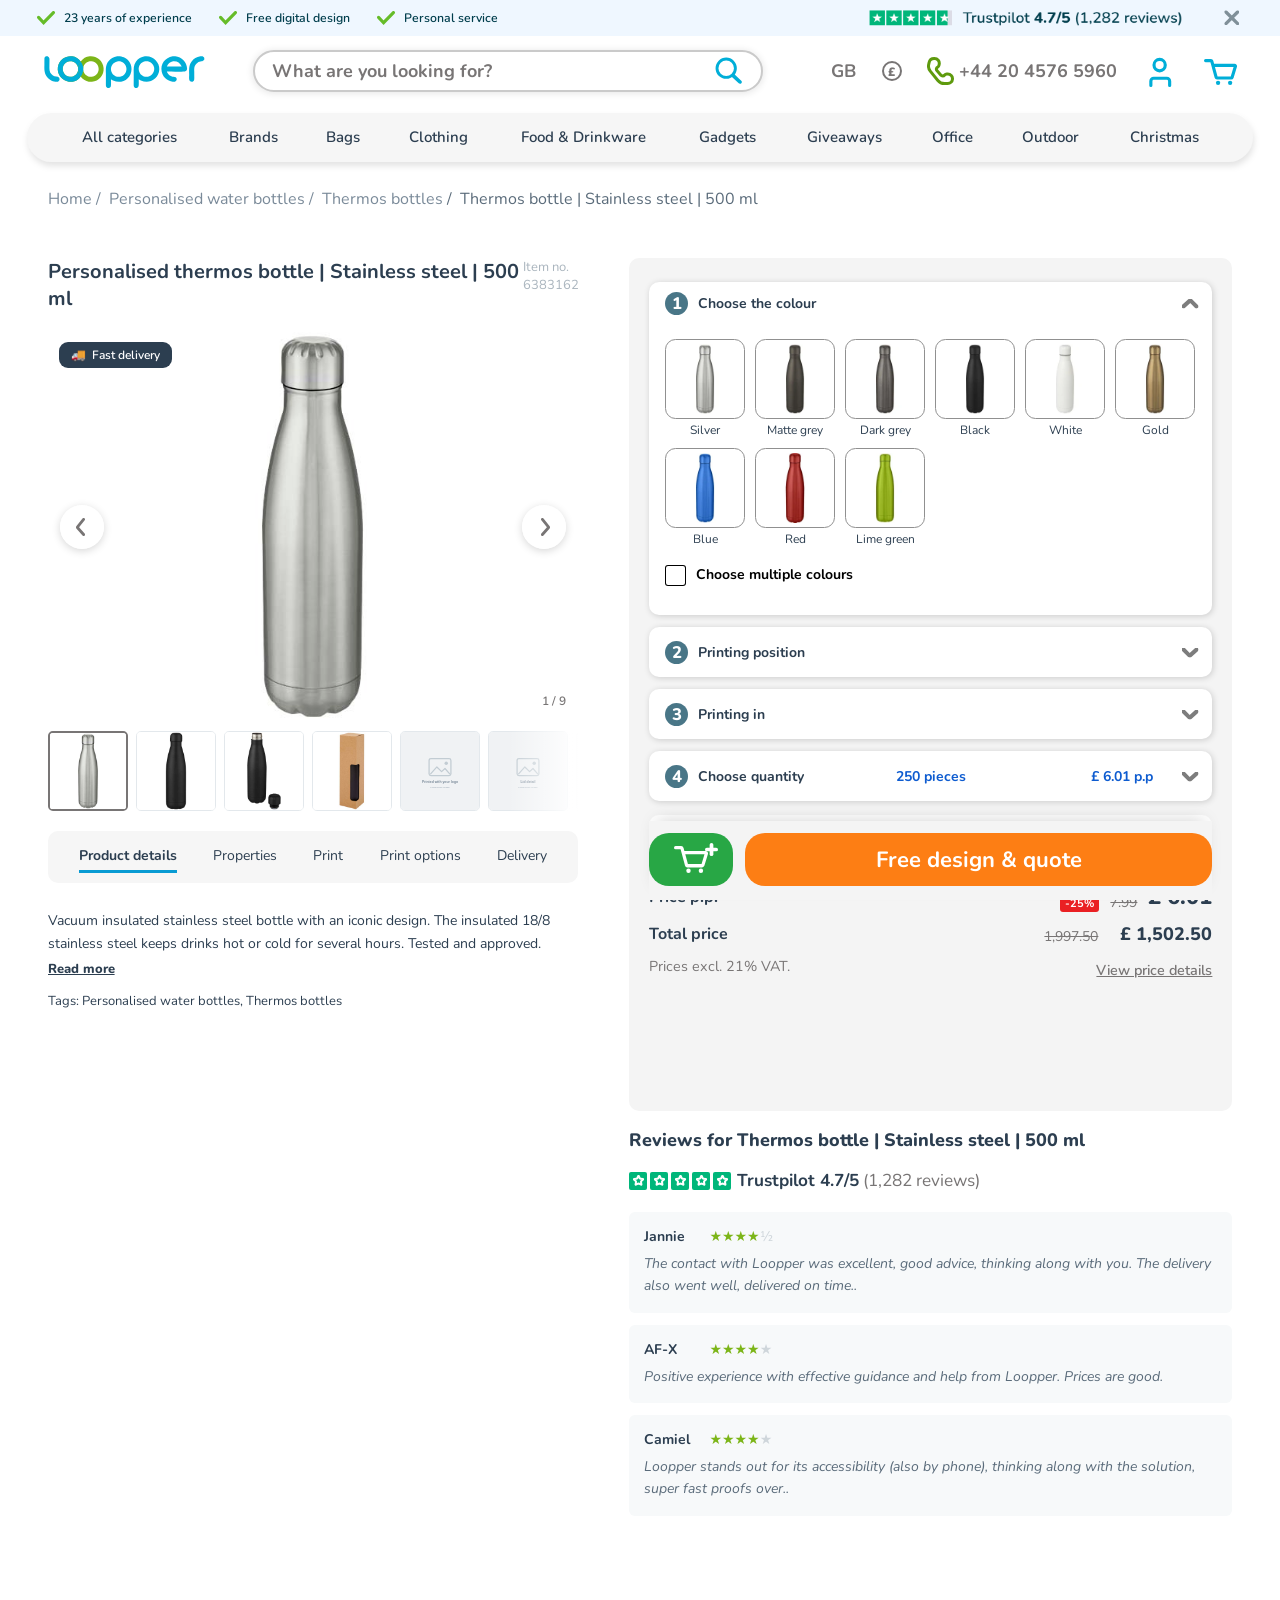
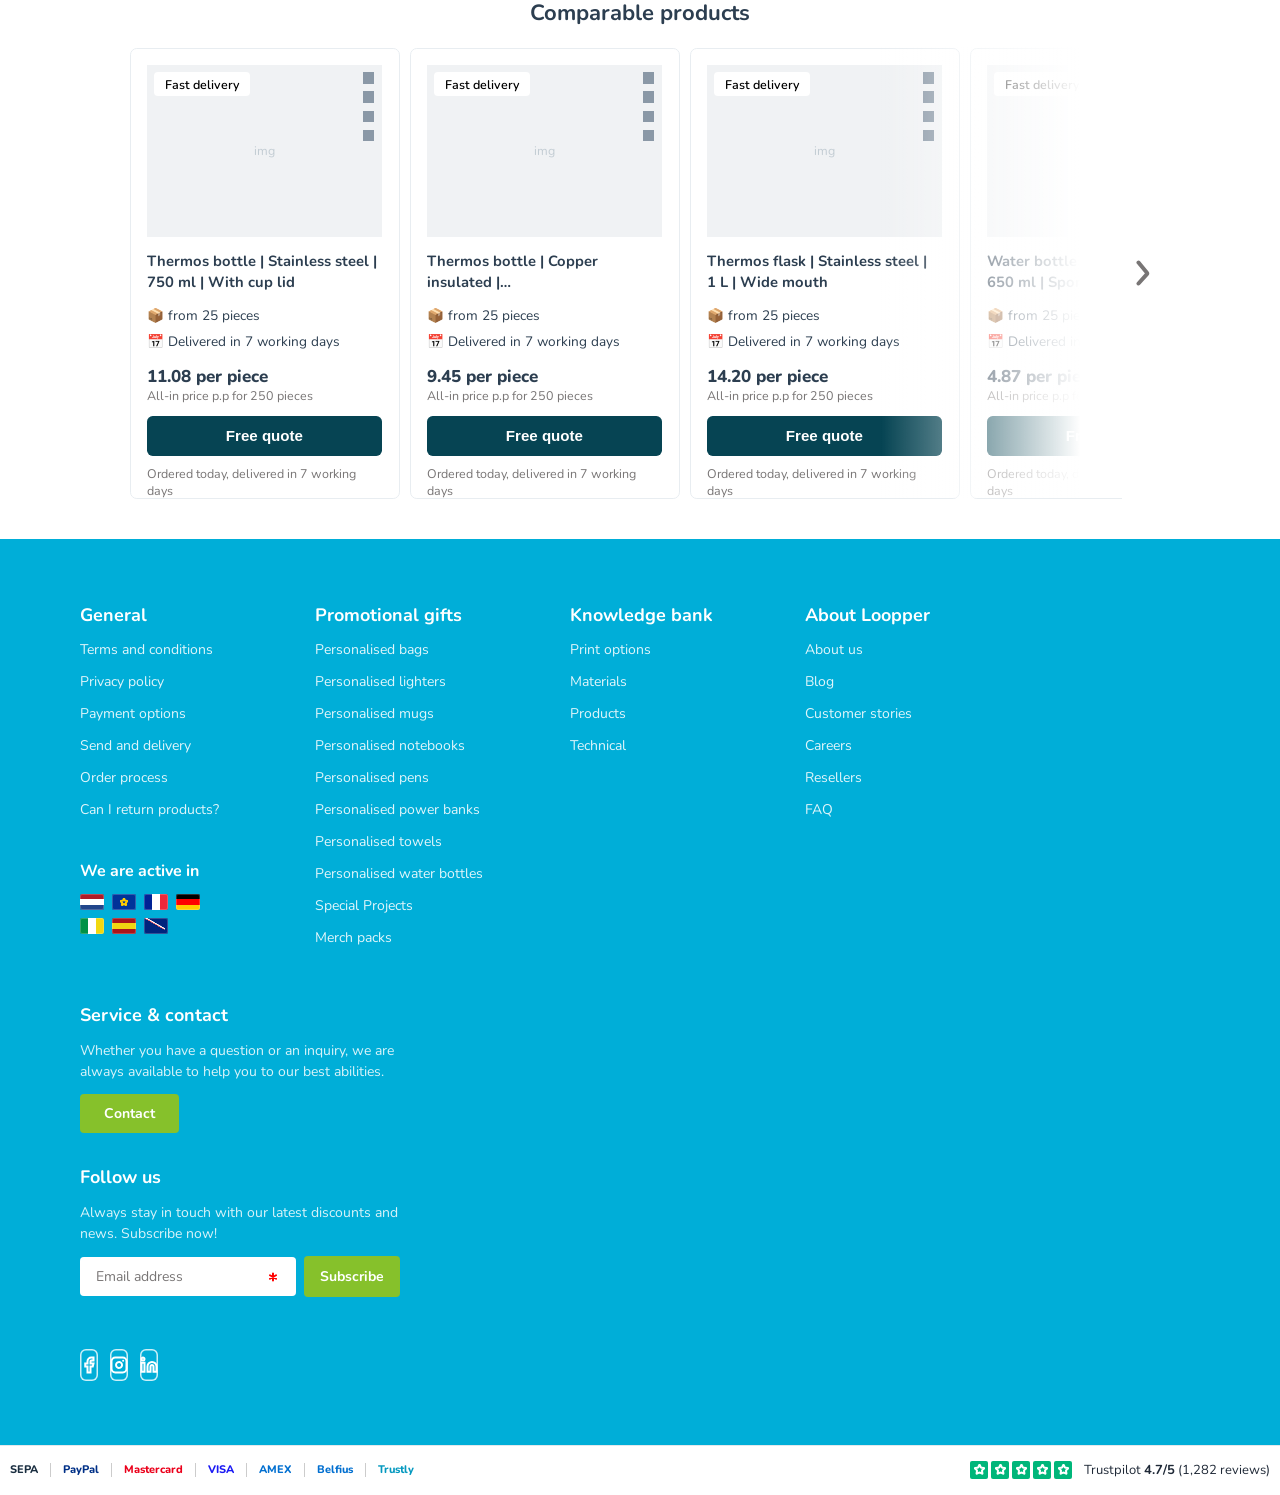
==== commit d718d6f8: "Publish pdp-experiment-cta: no top CTA, bottom CTA row sticks The top "Free design & quote" button i" ====
--- a/pdp-experiment-cta/index.html
+++ b/pdp-experiment-cta/index.html
@@ -440,6 +440,25 @@
         }
         .m-buybar-actions .m-btn-quote {
           order: 1;
+        }
+      }
+      /* Experiment: no top CTA; the cart + Free design & quote row sticks to the
+         bottom of the screen while it would otherwise be below the fold */
+      .cx-row {
+        position: sticky;
+        bottom: 0;
+        z-index: 20;
+        padding: 12px 0 14px;
+        background: #f4f4f4;
+        transition: box-shadow 0.2s;
+      }
+      .cx-row.cx-sticky {
+        box-shadow: 0 -8px 16px -8px rgba(0, 0, 0, 0.18);
+      }
+      @media (width < 768px) {
+        /* phones keep their own fixed buy bar with the same two buttons */
+        .cx-row {
+          display: none;
         }
       }
     </style>
@@ -1769,13 +1788,6 @@
 
             <!-- ---------- COLUMN 2 (531:12945) ---------- -->
             <div class="col2">
-              <!-- Experiment: Free design and Free quote combined in one CTA -->
-              <div class="cta-top cx-top">
-                <button class="cx-quote" type="button" data-nav="quote">
-                  Free design &amp; quote
-                </button>
-              </div>
-
               <div class="configurator-bg">
                 <div class="configurator" id="configurator">
                   <!-- STEP 1 — Choose color -->
@@ -3485,5 +3497,23 @@
     <div class="toast" id="toast" role="status" aria-live="polite" hidden></div>
     <script src="nav.js?v=58"></script>
     <script src="script.js?v=62"></script>
+    <script>
+      // Experiment: shadow on the CTA row only while it is stuck to the bottom of the screen
+      (function () {
+        var row = document.querySelector(".cx-row");
+        if (!row) return;
+        function check() {
+          var r = row.getBoundingClientRect();
+          var natural = row.parentElement.getBoundingClientRect().bottom;
+          row.classList.toggle(
+            "cx-sticky",
+            r.bottom >= innerHeight - 1 && natural > innerHeight + 1,
+          );
+        }
+        addEventListener("scroll", check, { passive: true });
+        addEventListener("resize", check);
+        check();
+      })();
+    </script>
   </body>
 </html>
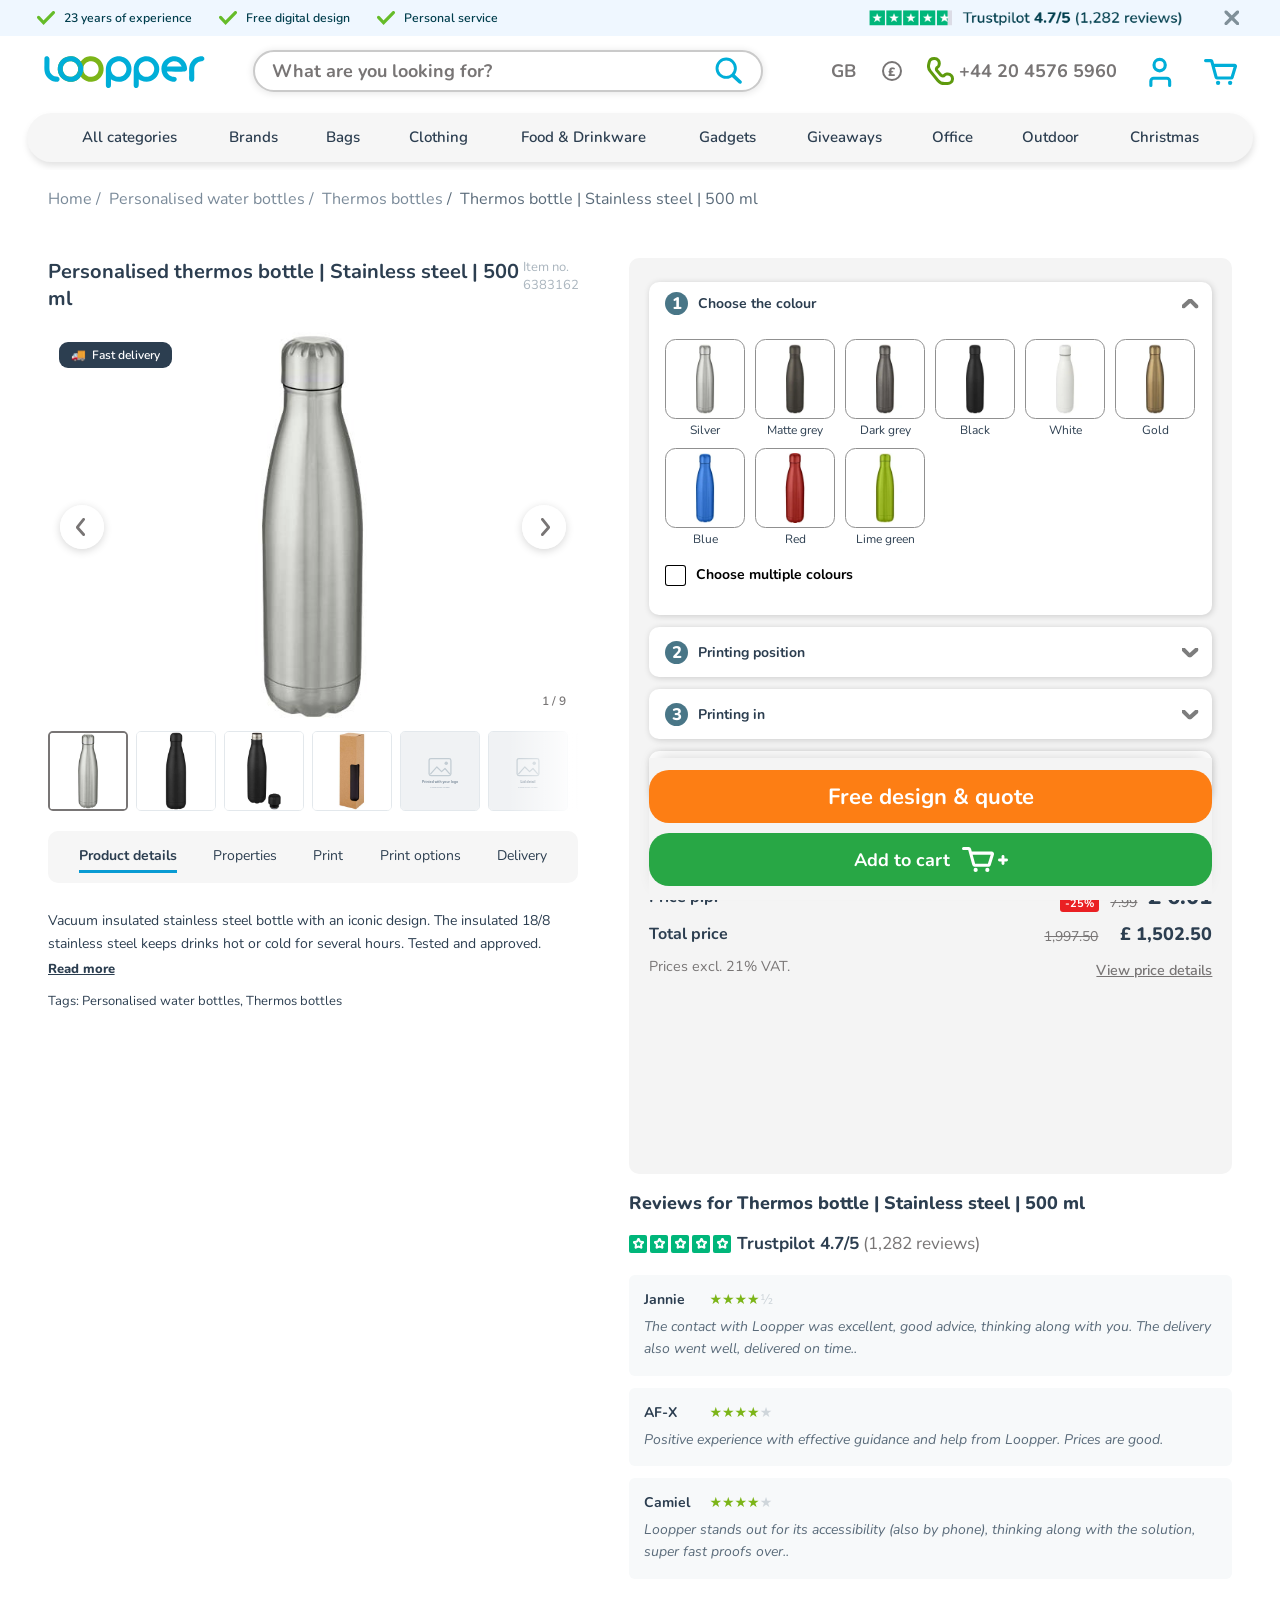
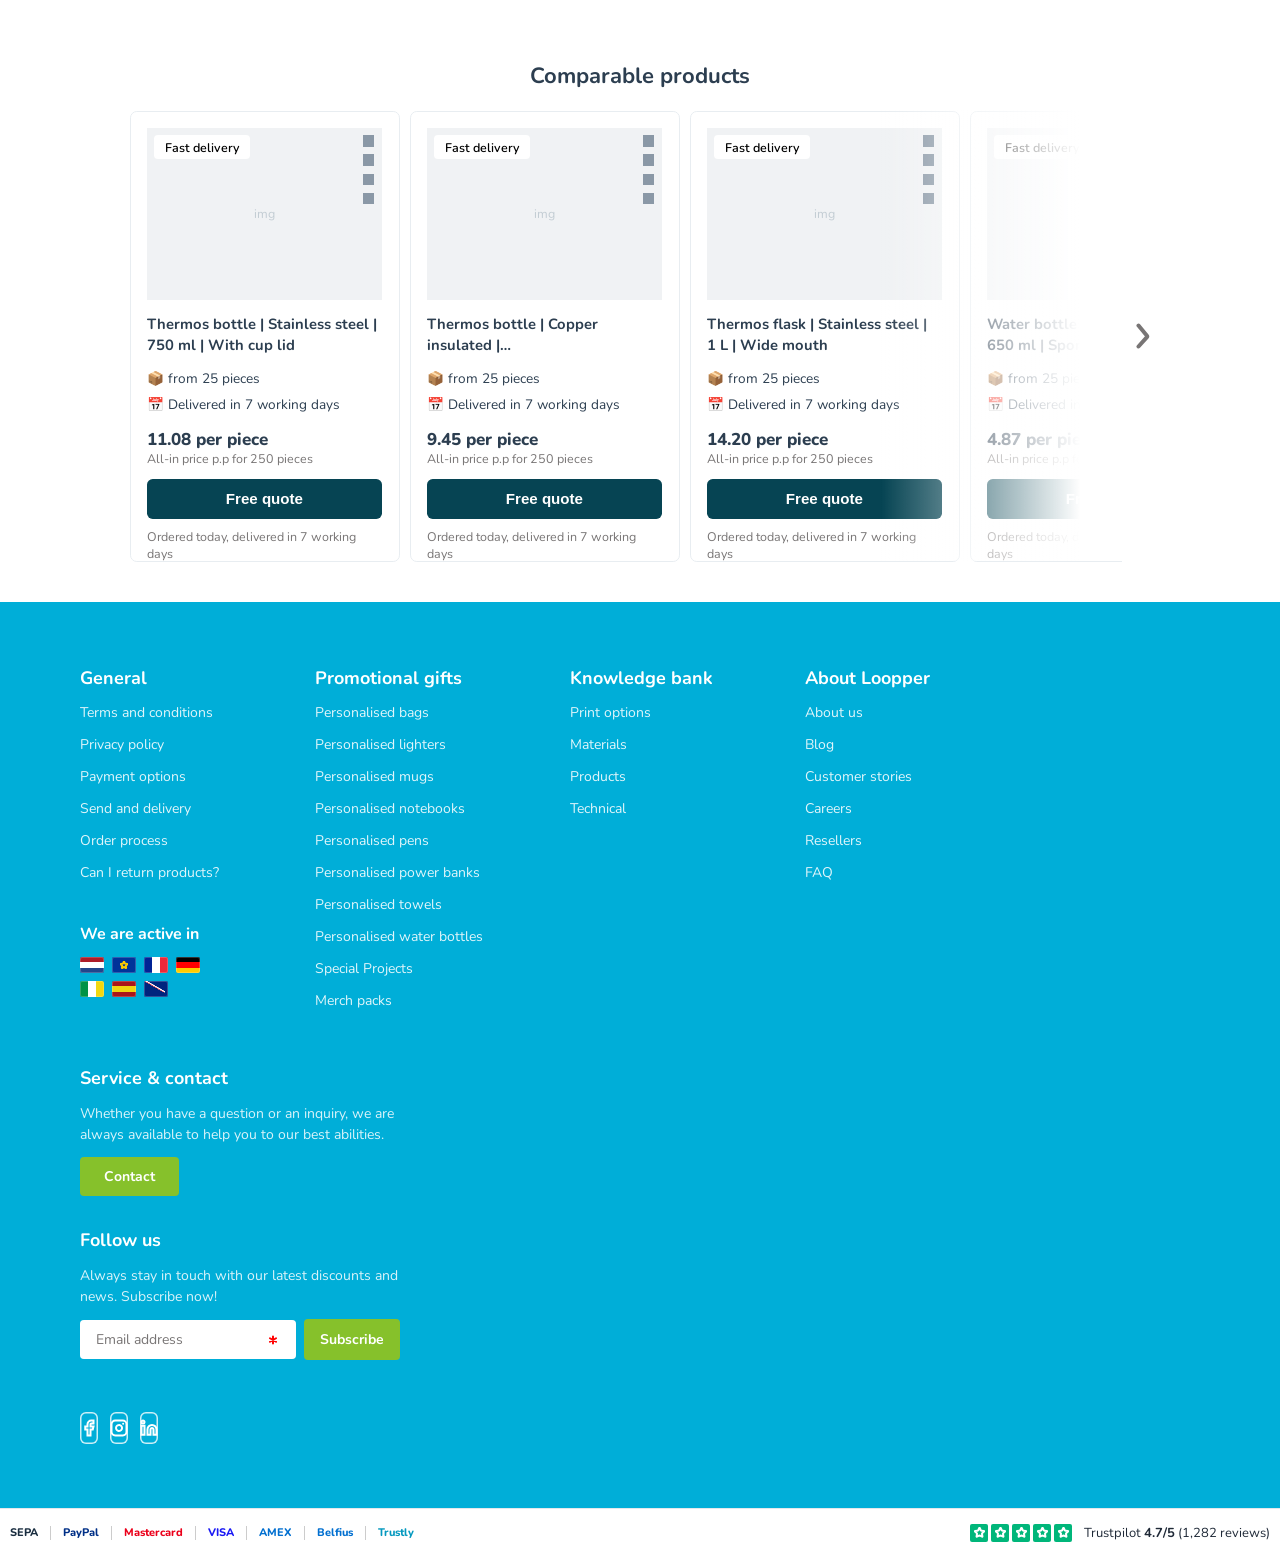
==== commit 2361c162: "Publish pdp-experiment-cta: stack Free design & quote above Add to cart The two sticky CTAs now sit " ====
--- a/pdp-experiment-cta/index.html
+++ b/pdp-experiment-cta/index.html
@@ -460,6 +460,17 @@
         .cx-row {
           display: none;
         }
+      }
+      /* Experiment: the two CTAs stacked, Free design & quote above Add to cart */
+      .cx-row.cx-stack {
+        flex-direction: column;
+        gap: 10px;
+      }
+      .cx-stack .cx-quote,
+      .cx-stack .add-to-cart {
+        flex: none;
+        width: 100%;
+        max-width: none;
       }
     </style>
   </head>
@@ -2721,13 +2732,13 @@
                   <dl class="price-details" id="price-details" hidden></dl>
                 </div>
 
-                <!-- Experiment: Add to cart as a square, Free design & quote next to it -->
-                <div class="cx-row">
-                  <button
-                    class="add-to-cart cx-cart"
-                    type="button"
-                    aria-label="Add to cart"
-                  >
+                <!-- Experiment: Free design & quote on top, Add to cart (as on the live PDP) below -->
+                <div class="cx-row cx-stack">
+                  <button class="cx-quote" type="button" data-nav="quote">
+                    Free design &amp; quote
+                  </button>
+                  <button class="add-to-cart" type="button">
+                    <span>Add to cart</span>
                     <span class="cart-icons">
                       <img
                         width="33"
@@ -2744,9 +2755,6 @@
                         alt=""
                       />
                     </span>
-                  </button>
-                  <button class="cx-quote" type="button" data-nav="quote">
-                    Free design &amp; quote
                   </button>
                 </div>
               </div>
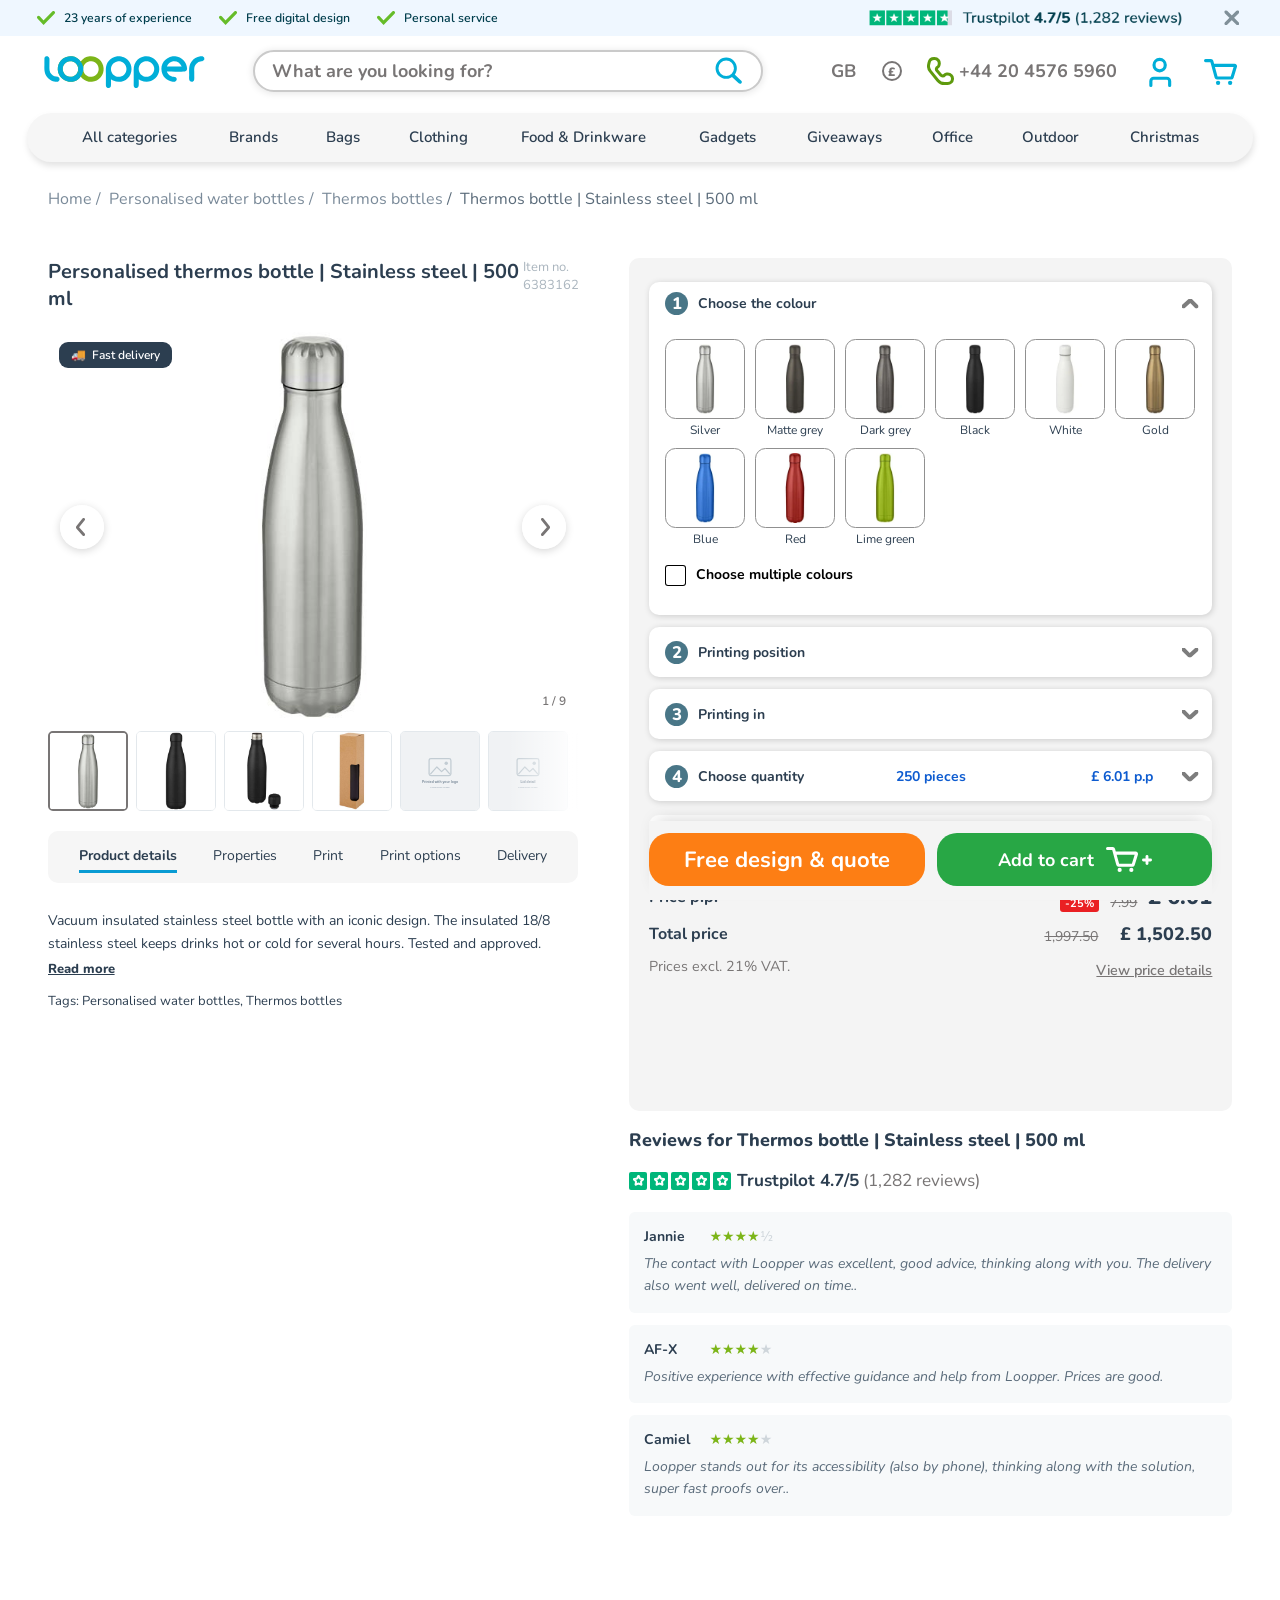
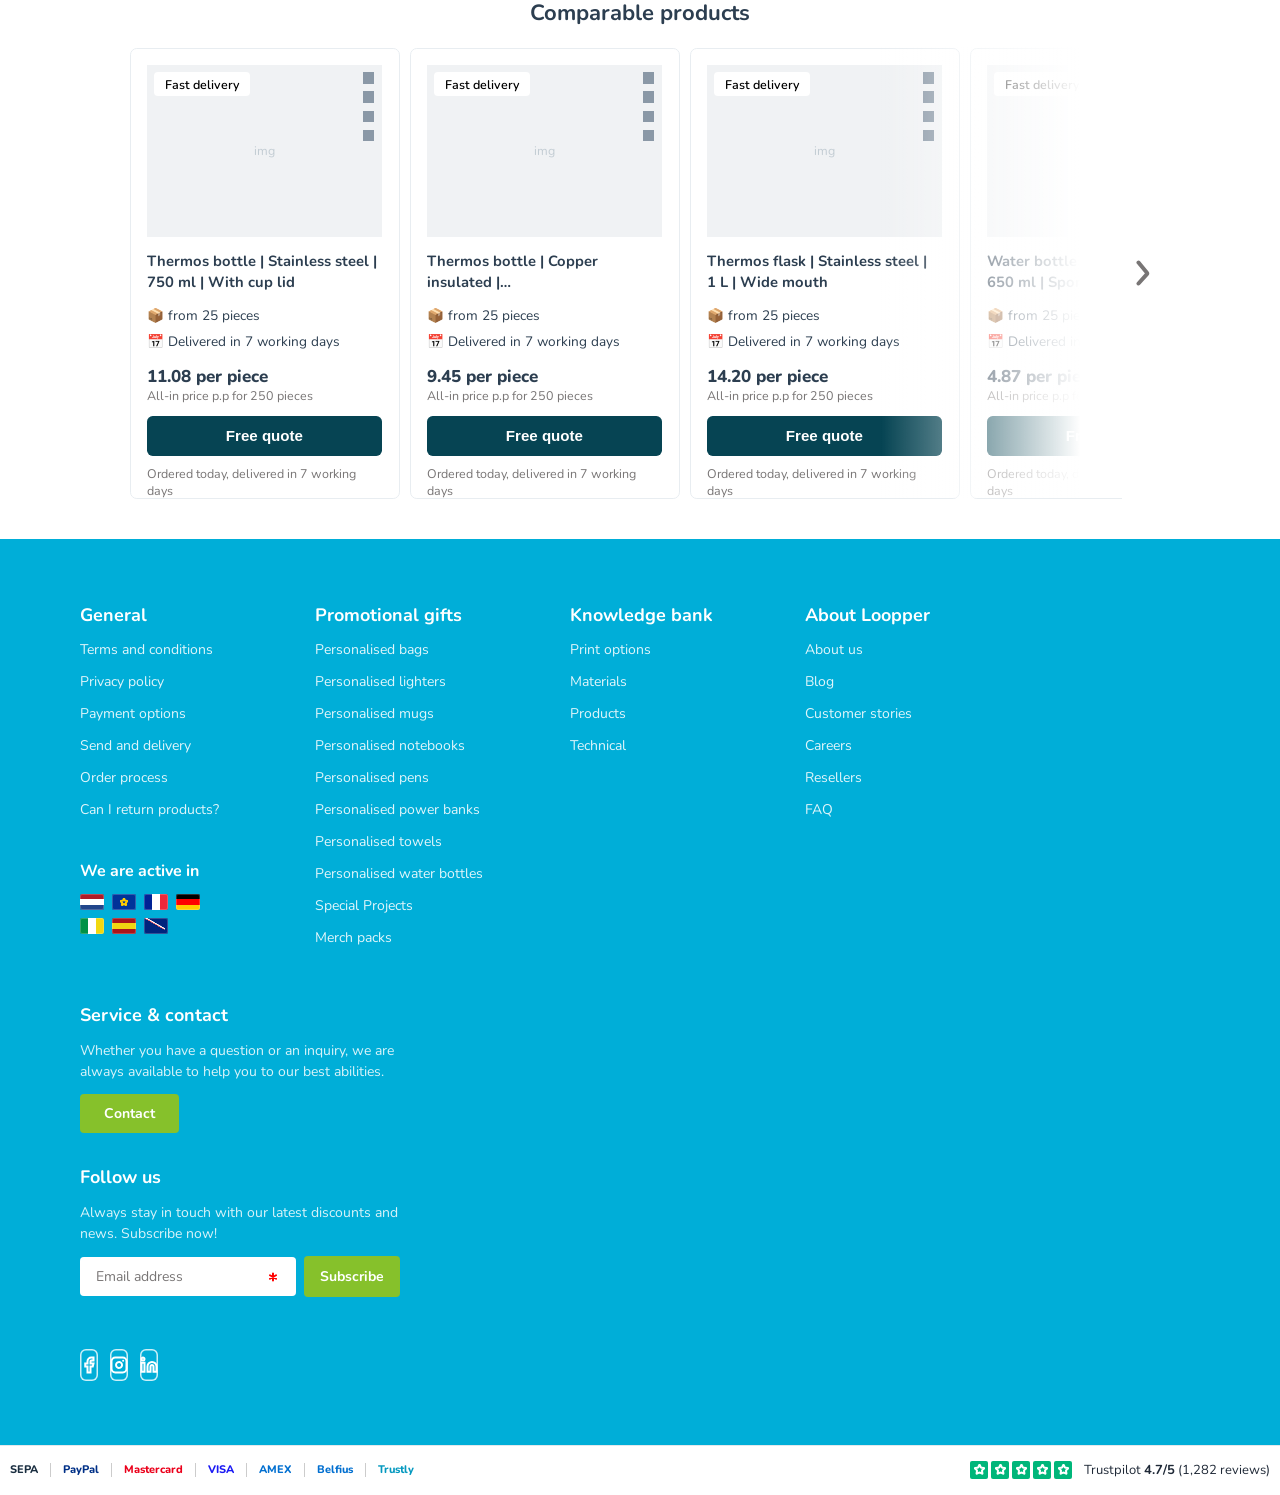
==== commit d4bf4303: "Publish pdp-experiment-cta: Free design & quote and Add to cart side by side The two sticky CTAs sit" ====
--- a/pdp-experiment-cta/index.html
+++ b/pdp-experiment-cta/index.html
@@ -461,15 +461,16 @@
           display: none;
         }
       }
-      /* Experiment: the two CTAs stacked, Free design & quote above Add to cart */
+      /* Experiment: the two CTAs side by side, Free design & quote (left) and Add to cart (right) */
       .cx-row.cx-stack {
-        flex-direction: column;
-        gap: 10px;
+        flex-direction: row;
+        gap: 12px;
       }
       .cx-stack .cx-quote,
       .cx-stack .add-to-cart {
-        flex: none;
-        width: 100%;
+        flex: 1 1 0;
+        width: auto;
+        min-width: 0;
         max-width: none;
       }
     </style>
@@ -2732,7 +2733,7 @@
                   <dl class="price-details" id="price-details" hidden></dl>
                 </div>
 
-                <!-- Experiment: Free design & quote on top, Add to cart (as on the live PDP) below -->
+                <!-- Experiment: Free design & quote (left) and Add to cart (as on the live PDP, right) -->
                 <div class="cx-row cx-stack">
                   <button class="cx-quote" type="button" data-nav="quote">
                     Free design &amp; quote
